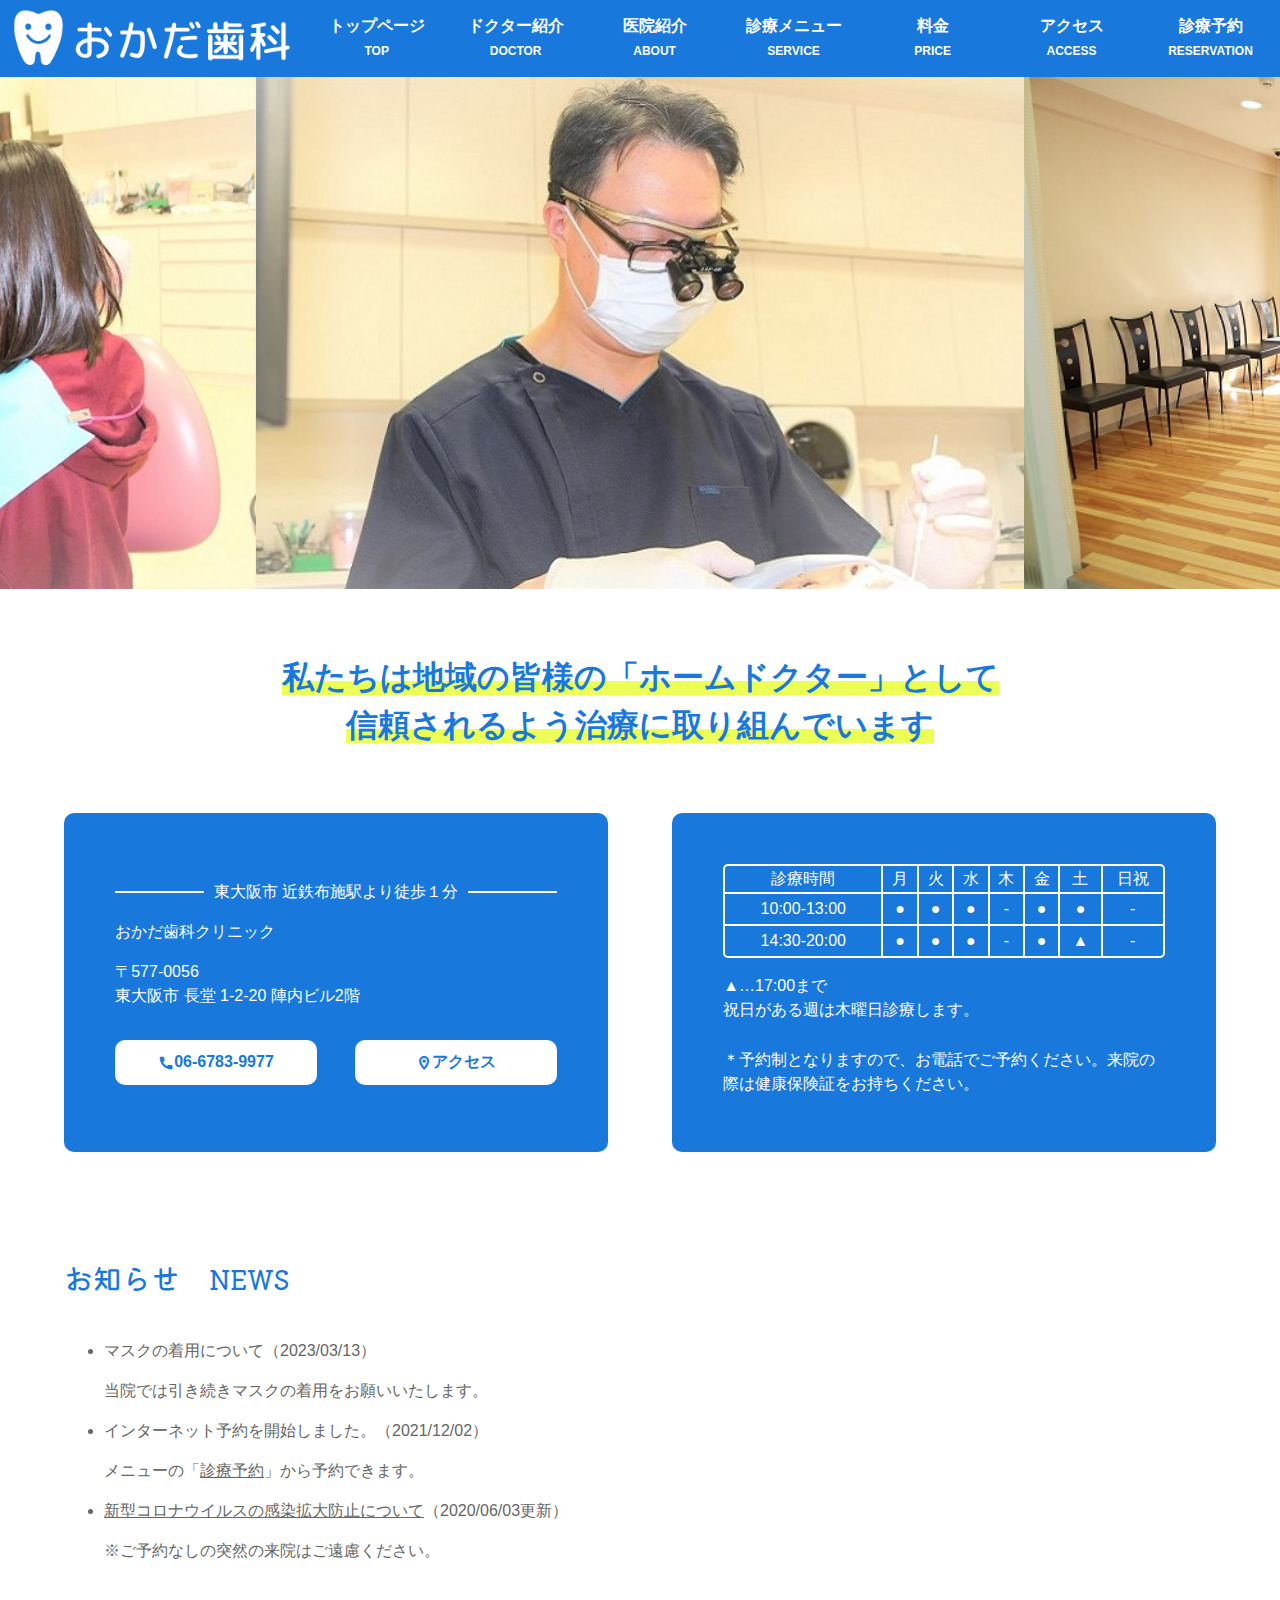
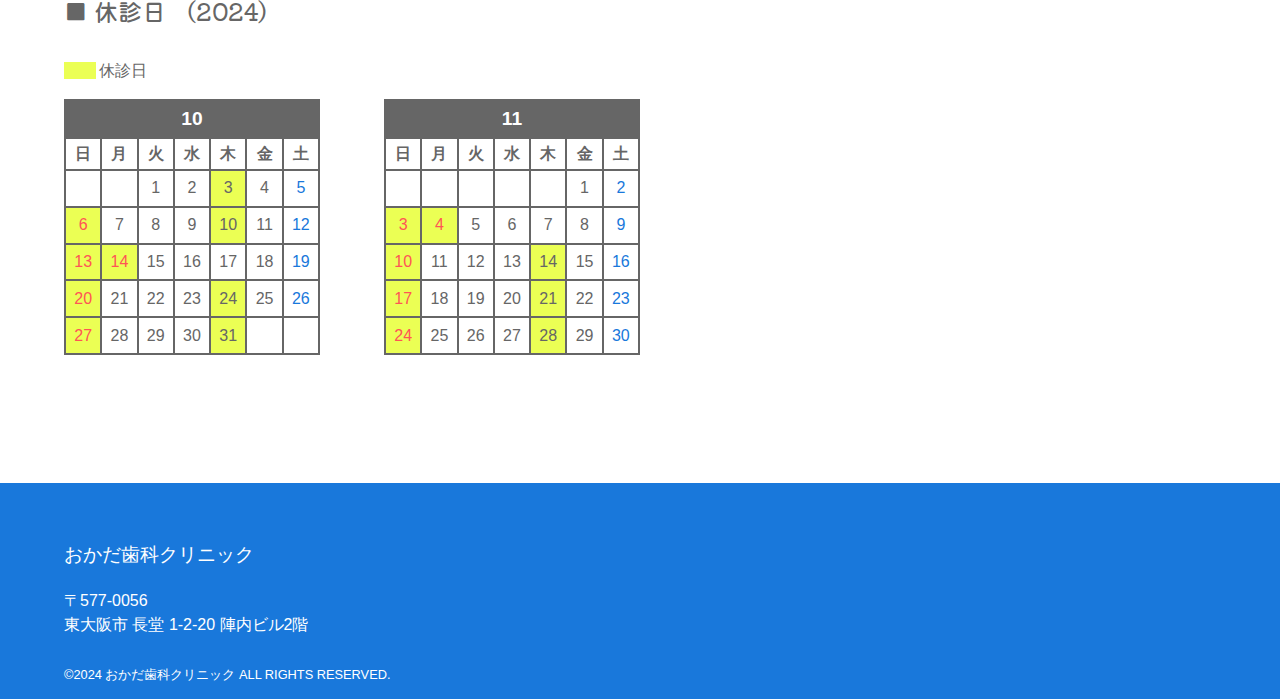
==== dst/index.html @ 793f8253 "November 2024" ====
<!doctype html><html lang="ja" dir="ltr" prefix="og: http://ogp.me/ns#"><head><script async src="https://www.googletagmanager.com/gtag/js?id=UA-51349924-1"></script><script>function gtag(){dataLayer.push(arguments)}window.dataLayer=window.dataLayer||[],gtag("js",new Date),gtag("config","UA-51349924-1")</script><meta charset="utf-8"><meta http-equiv="X-UA-Compatible" content="IE=edge,chrome=1"><meta name="viewport" content="width=device-width,initial-scale=1,shrink-to-fit=no"><title>東大阪市 近鉄布施駅前の歯科医院・歯医者｜おかだ歯科クリニック</title><meta name="description" content="大阪・東大阪市長堂近鉄布施駅前のおかだ歯科クリニックのホームページです。おかだ歯科クリニックでは患者さまの恐怖心や苦痛を減らすため“痛みの少ない治療”“できるだけ歯を削らずに残す治療”を心がけています。大阪・東大阪で歯のことでお悩みの方は、お気軽にご相談ください。"><meta name="format-detection" content="email=no,telephone=no,address=no"><meta name="theme-color" content="#1978db"><link rel="canonical" href="https://okada-dental.org/"><link rel="stylesheet" href="https://fonts.googleapis.com/css?family=Material+Icons+Outlined"><link rel="stylesheet" href="slick/slick.css"><link rel="stylesheet" href="slick/slick-theme.css"><link rel="preconnect" href="https://fonts.gstatic.com"><link rel="stylesheet" href="https://fonts.googleapis.com/css2?family=Kiwi+Maru:wght@400;500&amp;display=swap"><link rel="stylesheet" href="css/style.css?date=202302021322"><link rel="icon" href="img/common/favicon.ico"><link rel="apple-touch-icon" href="img/common/apple-touch-icon.png"><meta name="msapplication-TileImage" content="img/common/logo.png"><meta name="msapplication-TileColor" content="#1978db"><meta property="og:url" content="https://okada-dental.org/"><meta property="og:title" content="東大阪市 近鉄布施駅前の歯科医院・歯医者｜おかだ歯科クリニック"><meta property="og:site_name"><meta property="og:description" content="大阪・東大阪市長堂近鉄布施駅前のおかだ歯科クリニックのホームページです。おかだ歯科クリニックでは患者さまの恐怖心や苦痛を減らすため“痛みの少ない治療”“できるだけ歯を削らずに残す治療”を心がけています。大阪・東大阪で歯のことでお悩みの方は、お気軽にご相談ください。"><meta property="og:type" content="website"><meta property="og:image" content="https://okada-dental.org/img/common/ogp.jpg"><meta property="og:image:alt" content="大阪・東大阪市長堂布施駅前のおかだ歯科クリニック"><meta property="og:locale" content="ja_JP"><meta name="twitter:card" content="summary_large_image"></head><body class="top"><header class="header"><h1 class="headerLogo"><a href="index.html"><img src="img/common/logo.png" alt="大阪・東大阪市長堂布施駅前のおかだ歯科クリニック"></a></h1><nav class="headerNavSp"><ul class="headerNavSp__menu"><li class="headerNavSp__menu__item--1"><a href="tel:0667839977"></a></li><li class="headerNavSp__menu__item--2"><a href="access.html"></a></li></ul></nav><nav class="headerNavPc"><ul class="headerNavPc__menu"><li class="headerNavPc__menu__item"><a href="index.html">トップページ<br><span>TOP</span></a></li><li class="headerNavPc__menu__item"><a href="doctor.html">ドクター紹介<br><span>DOCTOR</span></a></li><li class="headerNavPc__menu__item"><a href="#">医院紹介<br><span>ABOUT</span></a><ul class="headerNavPc__menu__item__submenu"><li class="headerNavPc__menu__item__submenu__item"><a href="concept.html">医院の特徴<br><span>CONCEPT</span></a></li><li class="headerNavPc__menu__item__submenu__item"><a href="facility.html">院内紹介<br><span>FACILITY</span></a></li></ul></li><li class="headerNavPc__menu__item"><a href="#">診療メニュー<br><span>SERVICE</span></a><ul class="headerNavPc__menu__item__submenu"><li class="headerNavPc__menu__item__submenu__item"><a href="general.html">一般歯科<br><span>GENERAL</span></a></li><li class="headerNavPc__menu__item__submenu__item"><a href="perio.html">歯周病<br><span>PERIO</span></a></li><li class="headerNavPc__menu__item__submenu__item"><a href="orthodontic.html">矯正歯科<br><span>ORTHODONTIC</span></a></li><li class="headerNavPc__menu__item__submenu__item"><a href="ceramic.html">セラミック治療<br><span>CERAMIC</span></a></li><li class="headerNavPc__menu__item__submenu__item"><a href="whitening.html">ホワイトニング<br><span>WHITENING</span></a></li><li class="headerNavPc__menu__item__submenu__item"><a href="implant.html">インプラント治療<br><span>IMPLANT</span></a></li><li class="headerNavPc__menu__item__submenu__item"><a href="denture.html">入れ歯の治療<br><span>DENTURE</span></a></li></ul></li><li class="headerNavPc__menu__item"><a href="price.html">料金<br><span>PRICE</span></a></li><li class="headerNavPc__menu__item"><a href="access.html">アクセス<br><span>ACCESS</span></a></li><li class="headerNavPc__menu__item"><a href="reservation.html">診療予約<br><span>RESERVATION</span></a></li></ul></nav></header><nav class="gnav"><div class="gnavToggle"><span class="gnavToggle__btn--open"></span></div><nav class="navContent"><ul class="navContent__menu"><li class="navContent__menu__item"><a href="index.html">トップページ&emsp;<span>TOP</span></a></li><li class="navContent__menu__item"><a href="doctor.html">ドクター紹介&emsp;<span>DOCTOR</span></a></li><li class="navContent__menu__item"><a href="#">医院紹介&emsp;<span>ABOUT</span></a><ul class="navContent__menu__item__submenu"><li class="navContent__menu__item__submenu__item"><a href="concept.html">医院の特徴&emsp;<span>CONCEPT</span></a></li><li class="navContent__menu__item__submenu__item"><a href="facility.html">院内紹介&emsp;<span>FACILITY</span></a></li></ul></li><li class="navContent__menu__item"><a href="#">診療メニュー&emsp;<span>SERVICE</span></a><ul class="navContent__menu__item__submenu"><li class="navContent__menu__item__submenu__item"><a href="general.html">一般歯科&emsp;<span>GENERAL</span></a></li><li class="navContent__menu__item__submenu__item"><a href="perio.html">歯周病&emsp;<span>PERIO</span></a></li><li class="navContent__menu__item__submenu__item"><a href="orthodontic.html">矯正歯科&emsp;<span>ORTHODONTIC</span></a></li><li class="navContent__menu__item__submenu__item"><a href="ceramic.html">セラミック治療&emsp;<span>CERAMIC</span></a></li><li class="navContent__menu__item__submenu__item"><a href="whitening.html">ホワイトニング&emsp;<span>WHITENING</span></a></li><li class="navContent__menu__item__submenu__item"><a href="implant.html">インプラント治療&emsp;<span>IMPLANT</span></a></li><li class="navContent__menu__item__submenu__item"><a href="denture.html">入れ歯の治療&emsp;<span>DENTURE</span></a></li></ul></li><li class="navContent__menu__item"><a href="price.html">料金&emsp;<span>PRICE</span></a></li><li class="navContent__menu__item"><a href="access.html">アクセス&emsp;<span>ACCESS</span></a></li><li class="navContent__menu__item"><a href="reservation.html">診療予約&emsp;<span>RESERVATION</span></a></li></ul></nav></nav><main class="top__main"><div class="atf"><div class="atf__imgs"><figure><img src="img/top/hero-1.jpg" alt="治療の様子｜大阪・東大阪市長堂布施駅前のおかだ歯科クリニック"></figure><figure><img src="img/top/hero-2.jpg" alt="待合室｜大阪・東大阪市長堂布施駅前のおかだ歯科クリニック"></figure><figure><img src="img/top/hero-3.jpg" alt="カウンセリングの様子｜大阪・東大阪市長堂布施駅前のおかだ歯科クリニック"></figure></div><p class="atf__msg"><span>私たちは地域の皆様の「ホームドクター」として<br>信頼されるよう治療に取り組んでいます</span></p></div><section class="info"><div class="info__clinic"><p class="info__clinic__dir"><span>東大阪市 近鉄布施駅より徒歩１分</span></p><p class="info__clinic__name">おかだ歯科クリニック</p><p class="info__clinic__address">〒577-0056<br>東大阪市 長堂 1-2-20 陣内ビル2階</p><div class="info__clinic__btn"><p class="info__clinic__btn__tel"><a href="tel:0667839977">06-6783-9977</a></p><p class="info__clinic__btn__access"><a href="access.html">アクセス</a></p></div></div><div class="info__hours"><table class="info__hours__table"><tr><th>診療時間</th><th>月</th><th>火</th><th>水</th><th>木</th><th>金</th><th>土</th><th>日祝</th></tr><tr><th>10:00-13:00</th><td>●</td><td>●</td><td>●</td><td>&thinsp;-&thinsp;</td><td>●</td><td>●</td><td>&thinsp;-&thinsp;</td></tr><tr><th>14:30-20:00</th><td>●</td><td>●</td><td>●</td><td>&thinsp;-&thinsp;</td><td>●</td><td>▲</td><td>&thinsp;-&thinsp;</td></tr></table><p class="info__hours__attent">▲…17:00まで<br>祝日がある週は木曜日診療します。</p><p class="info__hours__reserv">＊予約制となりますので、お電話でご予約ください。来院の際は健康保険証をお持ちください。</p></div></section><section class="news"><h2 class="ttl--1">お知らせ&emsp;<span>NEWS</span></h2><ul class="news__item"><li>マスクの着用について（2023/03/13）<p>当院では引き続きマスクの着用をお願いいたします。</p></li><li>インターネット予約を開始しました。（2021/12/02）<p>メニューの「<a href="reservation.html">診療予約</a>」から予約できます。</p></li><li><a href="covid19.html">新型コロナウイルスの感染拡大防止について</a>（2020/06/03更新）<p>※ご予約なしの突然の来院はご遠慮ください。</p></li></ul><h3 class="ttl--2"><span>■&ensp;休診日&ensp;（2024）</span></h3><p class="news__color"><span class="closed">&emsp;&emsp;</span>&thinsp;休診日</p><div class="news__cal"><table class="news__cal__table"><tr class="news__cal__table__m"><th colspan="7">10</th></tr><tr class="news__cal__table__dH"><th>日</th><th>月</th><th>火</th><th>水</th><th>木</th><th>金</th><th>土</th></tr><tr class="news__cal__table__d"><td class="empty">&thinsp;</td><td>&thinsp;</td><td>1</td><td>2</td><td class="closed">3</td><td>4</td><td>5</td></tr><tr class="news__cal__table__d"><td>6</td><td>7</td><td>8</td><td>9</td><td class="closed">10</td><td>11</td><td>12</td></tr><tr class="news__cal__table__d"><td>13</td><td class="holiday">14</td><td>15</td><td>16</td><td>17</td><td>18</td><td>19</td></tr><tr class="news__cal__table__d"><td>20</td><td>21</td><td>22</td><td>23</td><td class="closed">24</td><td>25</td><td>26</td></tr><tr class="news__cal__table__d"><td>27</td><td>28</td><td>29</td><td>30</td><td class="closed">31</td><td>&thinsp;</td><td>&thinsp;</td></tr></table><table class="news__cal__table"><tr class="news__cal__table__m"><th colspan="7">11</th></tr><tr class="news__cal__table__dH"><th>日</th><th>月</th><th>火</th><th>水</th><th>木</th><th>金</th><th>土</th></tr><tr class="news__cal__table__d"><td class="empty">&thinsp;</td><td>&thinsp;</td><td>&thinsp;</td><td>&thinsp;</td><td>&thinsp;</td><td>1</td><td>2</td></tr><tr class="news__cal__table__d"><td>3</td><td class="holiday">4</td><td>5</td><td>6</td><td>7</td><td>8</td><td>9</td></tr><tr class="news__cal__table__d"><td>10</td><td>11</td><td>12</td><td>13</td><td class="closed">14</td><td>15</td><td>16</td></tr><tr class="news__cal__table__d"><td>17</td><td>18</td><td>19</td><td>20</td><td class="closed">21</td><td>22</td><td>23</td></tr><tr class="news__cal__table__d"><td>24</td><td>25</td><td>26</td><td>27</td><td class="closed">28</td><td>29</td><td>30</td></tr></table></div></section></main><footer class="footer"><p class="footer__name">おかだ歯科クリニック</p><p class="footer__address">〒577-0056<br>東大阪市 長堂 1-2-20 陣内ビル2階</p><small class="footer__copyright">&copy;2024 おかだ歯科クリニック ALL RIGHTS RESERVED.</small></footer><script src="https://ajax.googleapis.com/ajax/libs/jquery/3.6.0/jquery.min.js"></script><script src="slick/slick.min.js"></script><script src="js/nav.js"></script><script src="js/carousel.js"></script><script type="application/ld+json">{
        "@context": "https://schema.org",
        "@type": "Dentist",
        "description": "大阪・東大阪市長堂近鉄布施駅前のおかだ歯科クリニックのホームページです。おかだ歯科クリニックでは患者さまの恐怖心や苦痛を減らすため“痛みの少ない治療”“できるだけ歯を削らずに残す治療”を心がけています。大阪・東大阪で歯のことでお悩みの方は、お気軽にご相談ください。",
        "image": {
          "@type": "ImageObject",
          "url": "https://okada-dental.org/img/common/ogp.jpg"
        },
        "name": "東大阪市 近鉄布施駅前の歯科医院・歯医者｜おかだ歯科クリニック",
        "alternateName": "okada dental clinic",
        "url": "https://okada-dental.org/",
        "logo": "https://okada-dental.org/img/logo.png",
        "currenciesAccepted": "JPY",
        "telephone": "06-6783-9977",
        // 営業時間
        "openingHoursSpecification":[
          {
            "@type": "OpeningHoursSpecification",
            "dayOfWeek":[
              "Monday",
              "Tuesday",
              "Wednesday",
              "Friday",
              "Saturday"
            ],
            "opens": "10:00",
            "closes": "13:00"
          },
          {
            "@type": "OpeningHoursSpecification",
            "dayOfWeek":[
              "Monday",
              "Tuesday",
              "Wednesday",
              "Friday"
            ],
            "opens": "14:30",
            "closes": "20:00"
          },
          {
            "@type":"OpeningHoursSpecification",
            "dayOfWeek":"Saturday",
            "opens": "14:30",
            "closes": "17:00"
          }
        ],
        // 住所
        "address": {
          "@type": "PostalAddress",
          "streetAddress":"長堂 1-2-20 陣内ビル2階",
          "addressLocality":"東大阪市",
          "addressRegion":"大阪府",
          "postalCode":"577-0056",
          "addressCountry":"JP"
        },
        // 位置情報
        "geo": {
          "@type":"GeoCoordinates",
          "latitude":"34.66456",
          "longitude":"135.562453"
        }
      }</script><script type="application/ld+json">{
        "@context":"https://schema.org",
        "@type":"BreadcrumbList",
        "itemListElement":{
          "@type":"ListItem",
          "position":1,
          "name":"トップページ",
          "item":"https://okada-dental.org/"
        }
      }</script></body></html>
---- dst/css/style.css ----
@charset "UTF-8";.ttl--1{color:#1978db;font-family:'Kiwi Maru',sans-serif;font-size:150%;font-weight:500;margin:2.5rem 0}.ttl--1 span{font-size:70%}.ttl--2{font-family:'Kiwi Maru',sans-serif;font-size:120%;font-weight:500;margin:3rem 0 2rem}.ttl--3{font-family:'Kiwi Maru',sans-serif;font-size:110%;font-weight:500;margin:1.5rem 0 1rem}.ttl--4{font-family:'Kiwi Maru',sans-serif;font-size:110%;font-weight:500;margin:1rem 0 0.5rem}@media print,screen and (orientation:landscape) and (min-width:1024px){.ttl--1{font-size:180%;margin:4rem 0}.ttl--1 span{font-size:90%}.ttl--2{font-size:150%}.ttl--3{font-size:130%}.ttl--4{font-size:110%}}.img1{margin:2rem 0 4rem}.img1 p{text-align:center}.imgs2{display:grid;grid-gap:2rem;grid-template-columns:1fr 1fr}.imgs2__item p{text-align:center}.imgs3{display:grid;grid-gap:2rem;grid-template-columns:1fr 1fr 1fr}.imgs3__item p{text-align:center}.imgDesc{margin:1rem 0}.imgDesc__img{display:block;margin:1rem auto;width:40%}@media print,screen and (orientation:landscape) and (min-width:1024px){.img1{width:70%}.imgs2{width:70%}.imgs3{width:90%}.imgDesc{display:grid;grid-gap:2rem;grid-template-columns:1fr 3fr}.imgDesc__img{margin:1rem 0;width:100%}}*,:after,:before{box-sizing:border-box}:after,:before{text-decoration:inherit;vertical-align:inherit}html{cursor:default;line-height:1.5;-moz-tab-size:4;-o-tab-size:4;tab-size:4;-webkit-tap-highlight-color:transparent;-ms-text-size-adjust:100%;-webkit-text-size-adjust:100%;word-break:break-word}body{margin:0}h1{font-size:2em;margin:0.67em 0}dl dl,dl ol,dl ul,ol dl,ul dl{margin:0}ol ol,ol ul,ul ol,ul ul{margin:0}hr{height:0;overflow:visible}main{display:block}nav ol,nav ul{list-style:none;padding:0}pre{font-family:monospace,monospace;font-size:1em}a{background-color:transparent}abbr[title]{text-decoration:underline;-webkit-text-decoration:underline dotted;text-decoration:underline dotted}b,strong{font-weight:bolder}code,kbd,samp{font-family:monospace,monospace;font-size:1em}small{font-size:80%}audio,canvas,iframe,img,svg,video{vertical-align:middle}audio,video{display:inline-block}audio:not([controls]){display:none;height:0}iframe{border-style:none}img{border-style:none}svg:not([fill]){fill:currentColor}svg:not(:root){overflow:hidden}table{border-collapse:collapse}button,input,select{margin:0}button{overflow:visible;text-transform:none}[type=button],[type=reset],[type=submit],button{-webkit-appearance:button}fieldset{border:1px solid #a0a0a0;padding:0.35em 0.75em 0.625em}input{overflow:visible}legend{color:inherit;display:table;max-width:100%;white-space:normal}progress{display:inline-block;vertical-align:baseline}select{text-transform:none}textarea{margin:0;overflow:auto;resize:vertical}[type=checkbox],[type=radio]{padding:0}[type=search]{-webkit-appearance:textfield;outline-offset:-2px}::-webkit-inner-spin-button,::-webkit-outer-spin-button{height:auto}::-webkit-input-placeholder{color:inherit;opacity:0.54}::-webkit-search-decoration{-webkit-appearance:none}::-webkit-file-upload-button{-webkit-appearance:button;font:inherit}::-moz-focus-inner{border-style:none;padding:0}:-moz-focusring{outline:1px dotted ButtonText}:-moz-ui-invalid{box-shadow:none}details{display:block}dialog{background-color:#fff;border:solid;color:#000;display:block;height:-moz-fit-content;height:fit-content;left:0;margin:auto;padding:1em;position:absolute;right:0;width:-moz-fit-content;width:fit-content}dialog:not([open]){display:none}summary{display:list-item}canvas{display:inline-block}template{display:none}[tabindex],a,area,button,input,label,select,summary,textarea{touch-action:manipulation}[hidden]{display:none}[aria-busy=true]{cursor:progress}[aria-controls]{cursor:pointer}[aria-disabled=true],[disabled]{cursor:not-allowed}[aria-hidden=false][hidden]{display:initial}[aria-hidden=false][hidden]:not(:focus){clip:rect(0,0,0,0);position:absolute}h1,h2,h3,h4,h5,h6{font-size:100%}html{font-size:62.5%}body{background-color:#fff;color:#666;font-family:"游ゴシック体",YuGothic,"游ゴシック","Yu Gothic","Helvetica Neue","ヒラギノ角ゴシック","Hiragino Sans","メイリオ",Meiryo,sans-serif;font-size:1.4rem;font-weight:500;margin:0}main:not(.top__main){margin:5vw}@media print,screen and (orientation:landscape) and (min-width:1024px){main:not(.top__main):not(.access__main){padding-right:30vw}}@media print,screen and (min-width:520px){body{font-size:1.8rem}}@media print,screen and (min-width:1025px){body{font-size:1.6rem}}*{float:none;position:static}a{color:inherit;text-decoration:none}img{width:100%}li{list-style:none}table{width:100%}th{text-align:center}td{padding:0.3rem}::-moz-selection{color:#fff;background-color:#1978db}::selection{color:#fff;background-color:#1978db}::moz-selection{color:#fff;background-color:#1978db}::-webkit-scrollbar{width:1.5vw}::-webkit-scrollbar-thumb{background-color:#1978db}::-webkit-scrollbar-track{background:#666}.displayNone{display:none}.header{background-color:#1978db;color:#fff;display:grid;grid-template-columns:4fr 2fr 1fr;grid-template-rows:15vw;position:sticky;top:0;z-index:99999}@media print,screen and (orientation:landscape) and (min-width:1024px){.header{grid-template-columns:24vw auto;grid-template-rows:6vw}}.headerLogo{display:flex;justify-content:center;align-items:center;grid-area:1/1/span 1/span 1;margin:0}.headerNavSp{grid-area:1/2/span 1/span 1}.headerNavSp__menu{display:grid;grid-template-columns:1fr 1fr;height:100%;margin:0}.headerNavSp__menu__item--1 a{display:block;height:15vw;width:15vw}.headerNavSp__menu__item--1 a:hover:before{background-color:#fff;color:#1978db}.headerNavSp__menu__item--1 a:before{display:flex;justify-content:center;align-items:center;content:"\e0b0";font-size:8vw;height:100%;font-family:"Material Icons Outlined"}.headerNavSp__menu__item--2 a{display:block;height:15vw;width:15vw}.headerNavSp__menu__item--2 a:hover:before{background-color:#fff;color:#1978db}.headerNavSp__menu__item--2 a:before{display:flex;justify-content:center;align-items:center;content:"\e0c8";font-size:8vw;height:100%;font-family:"Material Icons Outlined"}@media print,screen and (orientation:landscape) and (min-width:1024px){.headerNavSp{display:none}}.headerNavPc{display:none}@media print,screen and (orientation:landscape) and (min-width:1024px){.headerNavPc{display:grid;font-weight:600;grid-area:1/2/span 1/span 1}.headerNavPc__menu{display:grid;grid-template-columns:1fr 1fr 1fr 1fr 1fr 1fr 1fr;grid-template-rows:6vw;margin:0}.headerNavPc__menu__item{display:flex;justify-content:center;align-items:center;text-align:center;position:relative}.headerNavPc__menu__item:hover{background-color:#fff;color:#1978db}.headerNavPc__menu__item a{display:block;width:100%}.headerNavPc__menu__item a span{font-size:1.2rem}.headerNavPc__menu__item__submenu{display:none;position:absolute;top:6vw;width:100%}.headerNavPc__menu__item__submenu__item{background-color:#ebff54;display:flex;justify-content:center;align-items:center;height:6vw;padding:1rem}.headerNavPc__menu__item__submenu__item:hover{background-color:#1978db;color:#fff}.headerNavPc__menu__item__submenu__item a{display:block;width:100%}}.gnavToggle{display:flex;justify-content:center;align-items:center;height:15vw;position:fixed;right:0;top:0;width:14.285714285714286vw;z-index:999999}.gnavToggle__btn--open,.gnavToggle__btn--open:after,.gnavToggle__btn--open:before{background-color:#fff;content:'';cursor:pointer;display:block;height:0.8vw;position:absolute;transition:all 0.3s;width:7vw}.gnavToggle__btn--close{background-color:transparent}.gnavToggle__btn--open:before{bottom:2.5vw}.gnavToggle__btn--close:before{bottom:0;transform:rotate(45deg)}.gnavToggle__btn--open:after{top:2.5vw}.gnavToggle__btn--close:after{top:0;transform:rotate(-45deg)}@media print,screen and (orientation:landscape) and (min-width:1024px){.gnavToggle{display:none}}.navContent{background-color:#1978db;font-weight:600;display:none;height:100%;overflow-y:auto;-webkit-overflow-scrolling:touch;padding-top:15vw;position:fixed;left:0;top:0;width:100%;z-index:999}.navContent::-webkit-scrollbar{width:0}.navContent__menu{display:grid;grid-row:2/span 1;grid-template-rows:1fr 1fr 1fr 1fr 1fr 1fr 1fr 1fr;height:80vh}.navContent__menu__item{display:flex;align-items:center;color:#fff;padding-left:10vw;position:relative}.navContent__menu__item:hover{background-color:#fff;color:#1978db}.navContent__menu__item a{display:block;font-size:4vw;width:100%}.navContent__menu__item__btn{height:10vh;left:0;position:absolute;top:0;width:100vw}.navContent__menu__item__submenu{background-color:#ebff54;display:none;left:0;position:absolute;top:10vh;width:100%;z-index:999}.navContent__menu__item__submenu__item{display:flex;justify-content:center;align-items:center;height:10vh;padding:5vw 10vw}.navContent__menu__item__submenu__item:hover{background-color:#1978db;color:#fff}.navContent__menu__item__submenu__item a{display:block;width:100%}.footer{background-color:#1978db;color:#fff;padding:5vw}.footer__name{font-size:120%}.footer__copyright{font-size:2vw}@media print,screen and (orientation:landscape) and (min-width:1024px){.footer{padding:3vw 5vw 1vw}.footer__address{margin-bottom:2vw}.footer__copyright{font-size:80%}}.c--red{color:#f55}.access__img{display:grid}.access__img__item{margin-top:2rem}.access__info{margin-top:8rem}.access__info__clinic{border-radius:1rem;background-color:#1978db;color:#fff;padding:4vw}.access__info__clinic__dir{padding:0 1rem;position:relative;text-align:center}.access__info__clinic__dir:before{background-color:#fff;content:"";height:2px;left:0;position:absolute;top:calc(50% - 1px);width:100%}.access__info__clinic__dir span{background-color:#1978db;padding:0 1rem;position:relative}.access__info__clinic__btn{display:grid;grid-gap:3vw;grid-template-columns:1fr 1fr}.access__info__clinic__btn__tel{background-color:#fff;border-radius:1rem;color:#1978db;display:inline-block;font-weight:600;text-align:center}.access__info__clinic__btn__tel a{border-radius:1rem;display:block;padding:1rem}.access__info__clinic__btn__tel a:before{content:"\e0b0";font-family:"Material Icons Outlined";vertical-align:middle}.access__info__clinic__btn__tel a:hover{background-color:#ebff54;color:#1978db}.access__info__clinic__btn__access{background-color:#fff;border-radius:1rem;color:#1978db;display:inline-block;font-weight:600;text-align:center}.access__info__clinic__btn__access a{border-radius:1rem;display:block;padding:1rem}.access__info__clinic__btn__access a:before{content:"\e0c8";font-family:"Material Icons Outlined";vertical-align:middle}.access__info__clinic__btn__access a:hover{background-color:#ebff54;color:#1978db}.access__info__hours{border-radius:1rem;background-color:#1978db;color:#fff;margin-top:5vw;padding:4vw 4vw 3vw}.access__info__hours__table{border:2px solid #fff;border-collapse:separate;border-radius:0.5rem;border-spacing:0;text-align:center}.access__info__hours__table td,.access__info__hours__table th{border-bottom:2px solid #fff;border-right:2px solid #fff;font-weight:500}.access__info__hours__table td:last-child,.access__info__hours__table th:last-child{border-right:none}.access__info__hours__table tr:last-child td,.access__info__hours__table tr:last-child th{border-bottom:none}.access__info__hours__reserv{margin-top:2vw}@media print,screen and (orientation:landscape) and (min-width:1024px){.access__img{display:grid;grid-gap:5vw;grid-template-columns:1fr 1fr}.access__info{display:grid;grid-gap:5vw;grid-template-columns:1fr 1fr}.access__info__hours{margin-top:0}}.ceramic__explain__cf__item{display:grid;grid-column-gap:1rem;grid-template-columns:3fr 1fr;grid-template-rows:auto auto;margin-top:2rem}.ceramic__explain__cf__item section{grid-area:1/1/span 1/span 1}.ceramic__explain__cf__item img{grid-area:1/2/span 1/span 1;margin:1rem auto auto}.ceramic__explain__cf__item p{grid-area:2/1/span 1/span 2}@media print,screen and (orientation:landscape) and (min-width:1024px){.ceramic__explain__cf__item{grid-template-columns:3fr 1fr;width:80%}.ceramic__explain__cf__item img{grid-area:1/2/span 2/span 1;margin:1rem auto auto}}.concept__main img{width:70%}@media print,screen and (orientation:landscape) and (min-width:1024px){.concept__main img{width:30vw}.concept__sentence{width:50vw}}.covid__ul li{list-style:disc}.covid__attn{color:#f55}.denture__ul li{list-style:disc}.denture__dd{margin-bottom:1rem}.denture__dd__ul{padding-left:0}.denture__dd__ul li{list-style:disc}.denture__explain__img1{display:block;margin:0 auto;width:50%}@media print,screen and (orientation:landscape) and (min-width:1024px){.denture__explain__img1{margin:0}}.doctor__msg{display:grid;grid-template-columns:2fr 5fr;grid-template-rows:auto auto}.doctor__msg img{grid-area:1/1/span 1/span 1}.doctor__msg__name{display:flex;justify-content:center;align-items:center;background-color:#1978db;color:#fff;font-size:120%;grid-area:1/2/span 1/span 1;margin:0}.doctor__msg__sentence{grid-area:2/1/span 1/span 2;margin-bottom:0}.doctor__career th{border:solid 2px #666;font-weight:inherit;text-align:center}.doctor__career td{border:solid 2px #666}.doctor__qualification{margin-bottom:5rem;padding-left:3rem}.doctor__qualification li{list-style-type:square}.doctor__qualification li a{text-decoration:underline}@media print,screen and (orientation:landscape) and (min-width:1024px){.doctor__msg{grid-template-columns:10vw 30vw}.doctor__career{width:40vw}}.general__caries__explain{display:grid;grid-template-columns:11fr 5fr}.general__caries__explain img{margin:auto 0;padding-left:2rem}.general__wisdomTooth__img{width:calc((90vw -2rem) / 2)}@media print,screen and (orientation:landscape) and (min-width:1024px){.general__caries__explain{grid-template-columns:5fr 1fr}.general__wisdomTooth__img{width:35%}}.implant__dl{margin-left:2rem}.implant__dd{margin:auto auto 1rem 0}.implant__dd__list{padding-left:2rem}.implant__dd__list li{list-style:disc}.implant__img{display:grid;margin:0 auto;width:40%}@media print,screen and (orientation:landscape) and (min-width:1024px){.implant__img{margin:0}}.orth__note{font-size:90%}.orth__adult__merit li{list-style-type:square}.orth__process__twoweeks{text-align:center;padding-top:0.8rem}.orth__process__arrow{font-size:6vw;text-align:center}.orth__process__item{background-color:#666;color:#fff;padding:1rem}.orth__process__item .ttl--3{margin:0.5rem;text-align:center}@media print,screen and (orientation:landscape) and (min-width:1024px){.orth__process{width:40vw}.orth__process__arrow{font-size:2vw;margin:0.5rem}.orth__process__item{padding:1.5rem}}.perio__explain__img{display:grid;grid-template-rows:auto auto}.perio__explain__img__txt{display:grid;grid-template-columns:1fr 1fr 1fr 1fr}.perio__explain__img__txt p{font-size:3vw;text-align:center}.perio__treatment__img{width:50vw}.perio__treatment__conc{margin-top:3rem}@media print,screen and (orientation:landscape) and (min-width:1024px){.perio__explain__img{width:70%}.perio__explain__img__txt p{font-size:inherit}.perio__treatment__img{width:20vw}}.price__table{border-collapse:collapse;margin-bottom:3rem}.price__table th{background-color:#666;border:2px solid #666;color:#fff}.price__table td{border:2px solid #666}.price__table td:nth-child(2n){text-align:center;width:35%}@media print,screen and (orientation:landscape) and (min-width:1024px){.price__table td:nth-child(2n){width:30%}}.recruit__main{height:80vh}.slick-slide{margin:0}.slick-slide:focus{outline:none}.top__main{padding-bottom:5vw}.atf__msg{color:#1978db;font-size:3.5vw;font-weight:700;margin:0;padding:5vw 3vw 0;text-align:center}.atf__msg span{background:linear-gradient(transparent 60%,#ebff54 60%)}@media print,screen and (orientation:landscape) and (min-width:1024px){.atf__msg{font-size:2.5vw}}.info{padding:5vw}.info__clinic{border-radius:1rem;background-color:#1978db;color:#fff;padding:4vw}.info__clinic__dir{padding:0 1rem;position:relative;text-align:center}.info__clinic__dir:before{background-color:#fff;content:"";height:2px;left:0;position:absolute;top:calc(50% - 1px);width:100%}.info__clinic__dir span{background-color:#1978db;padding:0 1rem;position:relative}.info__clinic__btn{display:grid;grid-gap:3vw;grid-template-columns:1fr 1fr}.info__clinic__btn__tel{background-color:#fff;border-radius:1rem;color:#1978db;display:inline-block;font-weight:600;text-align:center}.info__clinic__btn__tel a{border-radius:1rem;display:block;padding:1rem}.info__clinic__btn__tel a:before{content:"\e0b0";font-family:"Material Icons Outlined";vertical-align:middle}.info__clinic__btn__tel a:hover{background-color:#ebff54;color:#1978db}.info__clinic__btn__access{background-color:#fff;border-radius:1rem;color:#1978db;display:inline-block;font-weight:600;text-align:center}.info__clinic__btn__access a{border-radius:1rem;display:block;padding:1rem}.info__clinic__btn__access a:before{content:"\e0c8";font-family:"Material Icons Outlined";vertical-align:middle}.info__clinic__btn__access a:hover{background-color:#ebff54;color:#1978db}.info__hours{border-radius:1rem;background-color:#1978db;color:#fff;margin-top:5vw;padding:4vw 4vw 3vw}.info__hours__table{border:2px solid #fff;border-collapse:separate;border-radius:0.5rem;border-spacing:0;text-align:center}.info__hours__table td,.info__hours__table th{border-bottom:2px solid #fff;border-right:2px solid #fff;font-weight:500}.info__hours__table td:last-child,.info__hours__table th:last-child{border-right:none}.info__hours__table tr:last-child td,.info__hours__table tr:last-child th{border-bottom:none}.info__hours__reserv{margin-top:2vw}.news{padding:0 5vw}.news__item li{list-style-type:disc}.news__item a{text-decoration:underline}.news__color{margin-top:3rem}.news__cal__table{height:60vw;margin:0 auto 7vw;table-layout:fixed;text-align:center;width:60vw}.news__cal__table td:first-child:not(.empty){background-color:#ebff54;color:#f55}.news__cal__table td:last-child{color:#1978db}.news__cal__table td:last-child.holiday{color:#f55}.news__cal__table td,.news__cal__table th{border:solid 2px #666}.news__cal__table__m{background-color:#666;color:#fff;font-size:120%}.closed{background-color:#ebff54}.holiday{background-color:#ebff54;color:#f55}@media print,screen and (orientation:landscape) and (min-width:1024px){.info{display:grid;grid-gap:5vw;grid-template-columns:1fr 1fr}.info__hours{margin-top:0}.news__cal{display:grid;grid-gap:5vw;grid-template-columns:1fr 1fr;height:25vw;width:45vw}.news__cal__table{height:20vw;width:20vw}}.whitening__explain__img1{display:block;margin:1rem auto;width:50vw}.whitening__explain__attent{padding-left:1.5rem}.whitening__explain__attent li{list-style:disc}@media print,screen and (orientation:landscape) and (min-width:1024px){.whitening__explain__img1{margin:1rem auto 1rem 0;width:20vw}}
/*# sourceMappingURL=style.css.map */
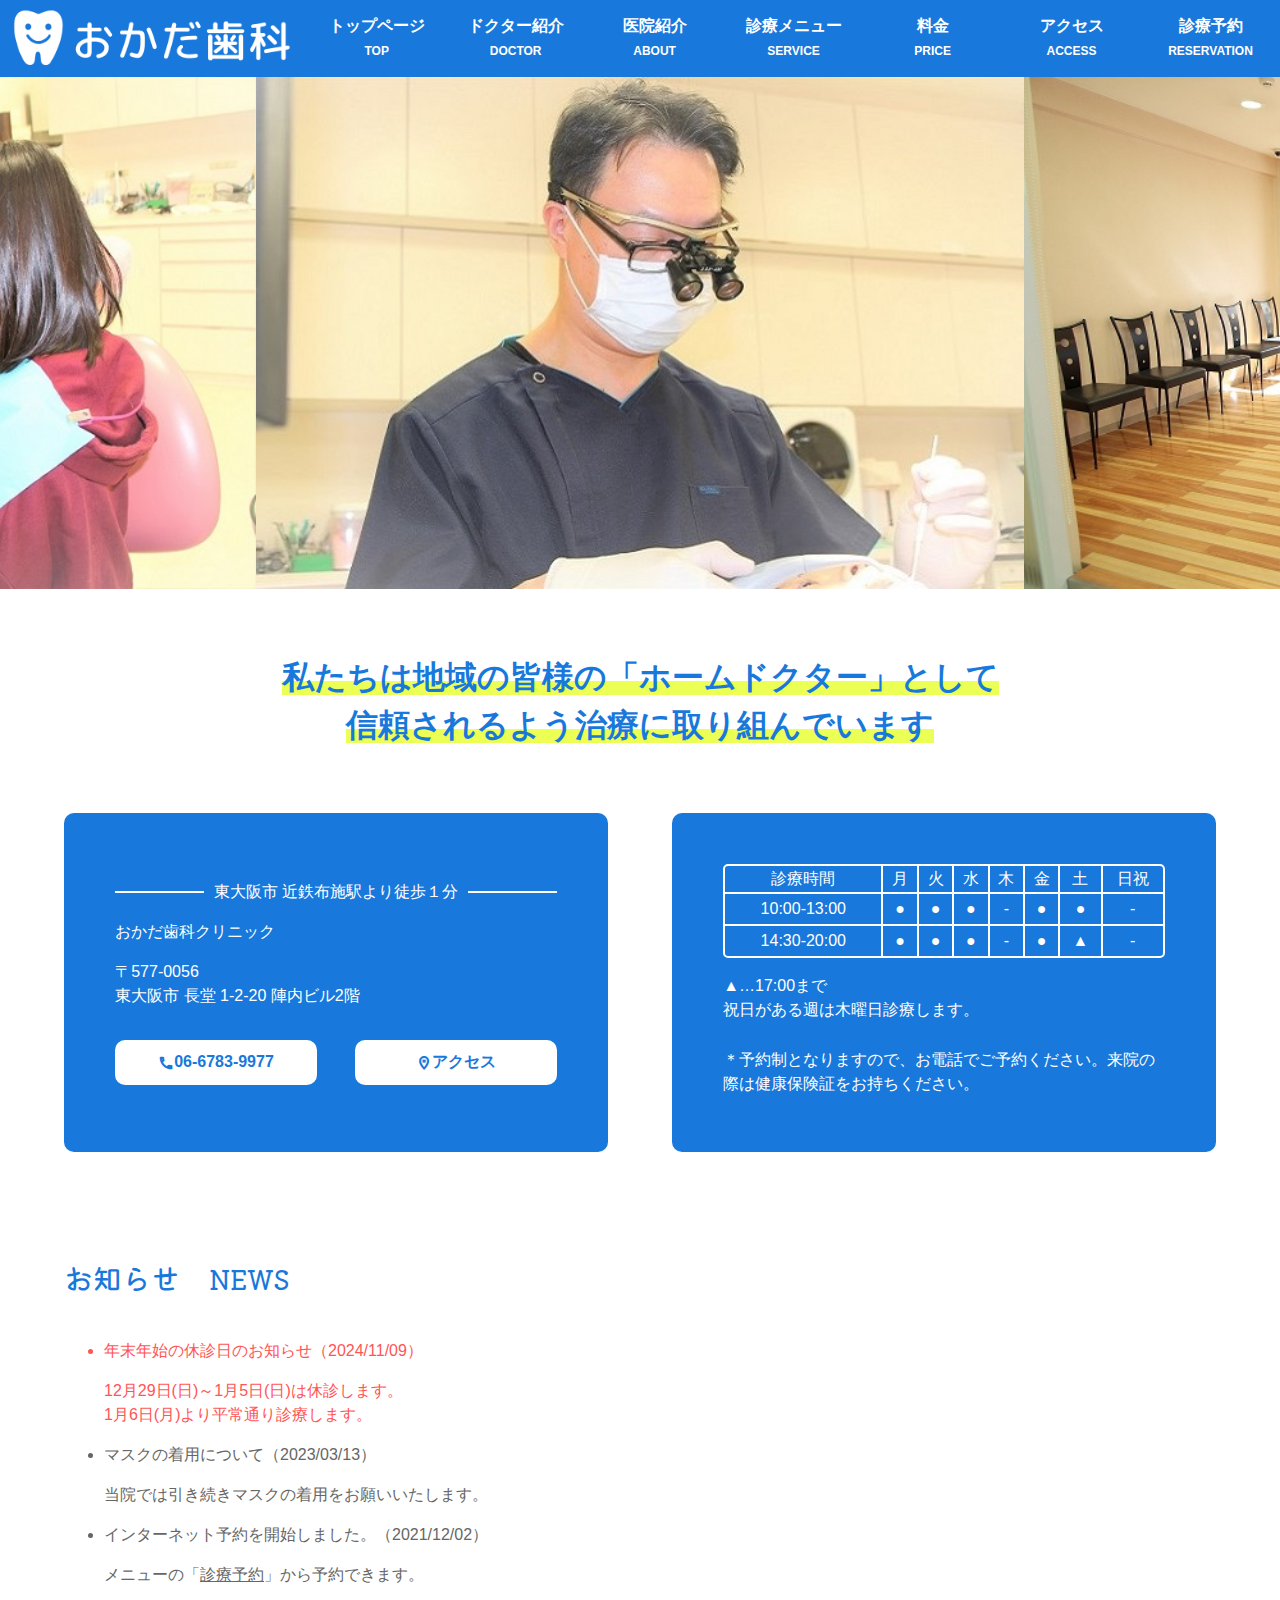
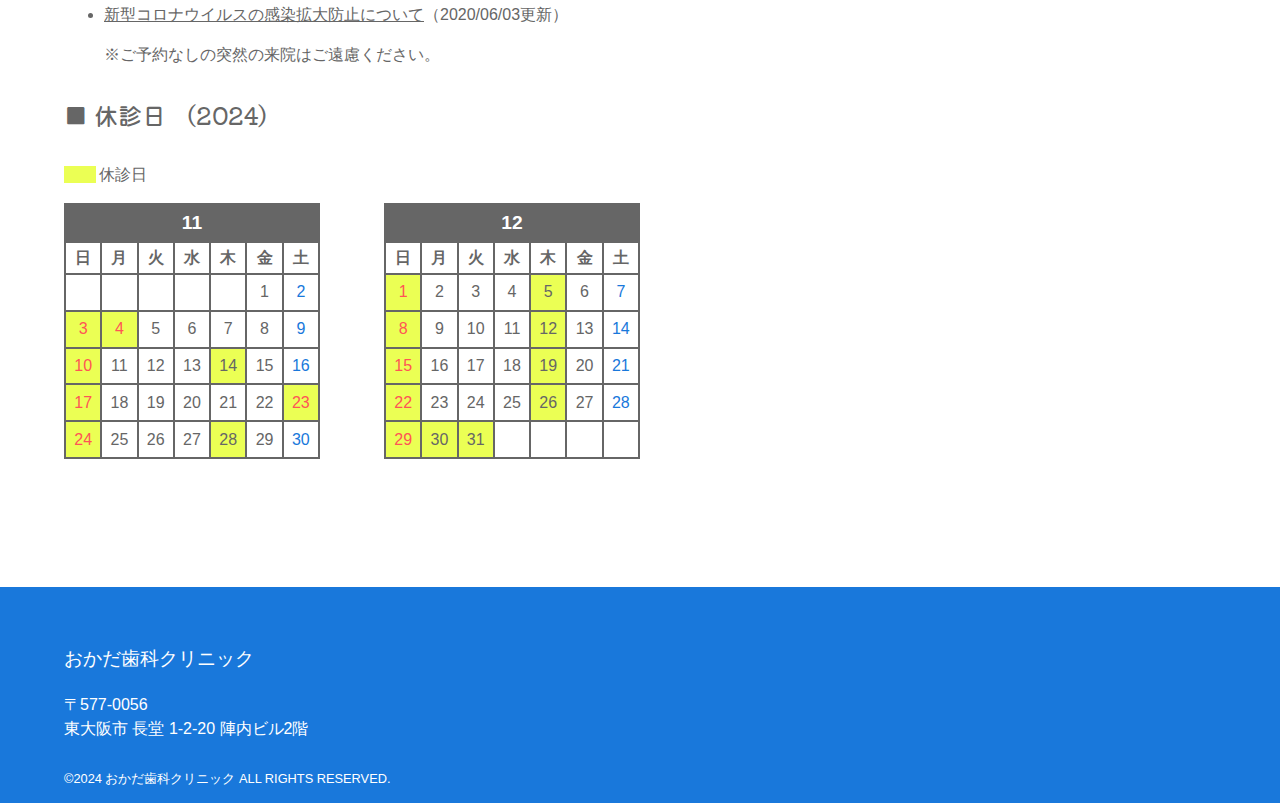
==== commit d6b0ac69: "December 2024" ====
--- a/dst/index.html
+++ b/dst/index.html
@@ -1,4 +1,4 @@
-<!doctype html><html lang="ja" dir="ltr" prefix="og: http://ogp.me/ns#"><head><script async src="https://www.googletagmanager.com/gtag/js?id=UA-51349924-1"></script><script>function gtag(){dataLayer.push(arguments)}window.dataLayer=window.dataLayer||[],gtag("js",new Date),gtag("config","UA-51349924-1")</script><meta charset="utf-8"><meta http-equiv="X-UA-Compatible" content="IE=edge,chrome=1"><meta name="viewport" content="width=device-width,initial-scale=1,shrink-to-fit=no"><title>東大阪市 近鉄布施駅前の歯科医院・歯医者｜おかだ歯科クリニック</title><meta name="description" content="大阪・東大阪市長堂近鉄布施駅前のおかだ歯科クリニックのホームページです。おかだ歯科クリニックでは患者さまの恐怖心や苦痛を減らすため“痛みの少ない治療”“できるだけ歯を削らずに残す治療”を心がけています。大阪・東大阪で歯のことでお悩みの方は、お気軽にご相談ください。"><meta name="format-detection" content="email=no,telephone=no,address=no"><meta name="theme-color" content="#1978db"><link rel="canonical" href="https://okada-dental.org/"><link rel="stylesheet" href="https://fonts.googleapis.com/css?family=Material+Icons+Outlined"><link rel="stylesheet" href="slick/slick.css"><link rel="stylesheet" href="slick/slick-theme.css"><link rel="preconnect" href="https://fonts.gstatic.com"><link rel="stylesheet" href="https://fonts.googleapis.com/css2?family=Kiwi+Maru:wght@400;500&amp;display=swap"><link rel="stylesheet" href="css/style.css?date=202302021322"><link rel="icon" href="img/common/favicon.ico"><link rel="apple-touch-icon" href="img/common/apple-touch-icon.png"><meta name="msapplication-TileImage" content="img/common/logo.png"><meta name="msapplication-TileColor" content="#1978db"><meta property="og:url" content="https://okada-dental.org/"><meta property="og:title" content="東大阪市 近鉄布施駅前の歯科医院・歯医者｜おかだ歯科クリニック"><meta property="og:site_name"><meta property="og:description" content="大阪・東大阪市長堂近鉄布施駅前のおかだ歯科クリニックのホームページです。おかだ歯科クリニックでは患者さまの恐怖心や苦痛を減らすため“痛みの少ない治療”“できるだけ歯を削らずに残す治療”を心がけています。大阪・東大阪で歯のことでお悩みの方は、お気軽にご相談ください。"><meta property="og:type" content="website"><meta property="og:image" content="https://okada-dental.org/img/common/ogp.jpg"><meta property="og:image:alt" content="大阪・東大阪市長堂布施駅前のおかだ歯科クリニック"><meta property="og:locale" content="ja_JP"><meta name="twitter:card" content="summary_large_image"></head><body class="top"><header class="header"><h1 class="headerLogo"><a href="index.html"><img src="img/common/logo.png" alt="大阪・東大阪市長堂布施駅前のおかだ歯科クリニック"></a></h1><nav class="headerNavSp"><ul class="headerNavSp__menu"><li class="headerNavSp__menu__item--1"><a href="tel:0667839977"></a></li><li class="headerNavSp__menu__item--2"><a href="access.html"></a></li></ul></nav><nav class="headerNavPc"><ul class="headerNavPc__menu"><li class="headerNavPc__menu__item"><a href="index.html">トップページ<br><span>TOP</span></a></li><li class="headerNavPc__menu__item"><a href="doctor.html">ドクター紹介<br><span>DOCTOR</span></a></li><li class="headerNavPc__menu__item"><a href="#">医院紹介<br><span>ABOUT</span></a><ul class="headerNavPc__menu__item__submenu"><li class="headerNavPc__menu__item__submenu__item"><a href="concept.html">医院の特徴<br><span>CONCEPT</span></a></li><li class="headerNavPc__menu__item__submenu__item"><a href="facility.html">院内紹介<br><span>FACILITY</span></a></li></ul></li><li class="headerNavPc__menu__item"><a href="#">診療メニュー<br><span>SERVICE</span></a><ul class="headerNavPc__menu__item__submenu"><li class="headerNavPc__menu__item__submenu__item"><a href="general.html">一般歯科<br><span>GENERAL</span></a></li><li class="headerNavPc__menu__item__submenu__item"><a href="perio.html">歯周病<br><span>PERIO</span></a></li><li class="headerNavPc__menu__item__submenu__item"><a href="orthodontic.html">矯正歯科<br><span>ORTHODONTIC</span></a></li><li class="headerNavPc__menu__item__submenu__item"><a href="ceramic.html">セラミック治療<br><span>CERAMIC</span></a></li><li class="headerNavPc__menu__item__submenu__item"><a href="whitening.html">ホワイトニング<br><span>WHITENING</span></a></li><li class="headerNavPc__menu__item__submenu__item"><a href="implant.html">インプラント治療<br><span>IMPLANT</span></a></li><li class="headerNavPc__menu__item__submenu__item"><a href="denture.html">入れ歯の治療<br><span>DENTURE</span></a></li></ul></li><li class="headerNavPc__menu__item"><a href="price.html">料金<br><span>PRICE</span></a></li><li class="headerNavPc__menu__item"><a href="access.html">アクセス<br><span>ACCESS</span></a></li><li class="headerNavPc__menu__item"><a href="reservation.html">診療予約<br><span>RESERVATION</span></a></li></ul></nav></header><nav class="gnav"><div class="gnavToggle"><span class="gnavToggle__btn--open"></span></div><nav class="navContent"><ul class="navContent__menu"><li class="navContent__menu__item"><a href="index.html">トップページ&emsp;<span>TOP</span></a></li><li class="navContent__menu__item"><a href="doctor.html">ドクター紹介&emsp;<span>DOCTOR</span></a></li><li class="navContent__menu__item"><a href="#">医院紹介&emsp;<span>ABOUT</span></a><ul class="navContent__menu__item__submenu"><li class="navContent__menu__item__submenu__item"><a href="concept.html">医院の特徴&emsp;<span>CONCEPT</span></a></li><li class="navContent__menu__item__submenu__item"><a href="facility.html">院内紹介&emsp;<span>FACILITY</span></a></li></ul></li><li class="navContent__menu__item"><a href="#">診療メニュー&emsp;<span>SERVICE</span></a><ul class="navContent__menu__item__submenu"><li class="navContent__menu__item__submenu__item"><a href="general.html">一般歯科&emsp;<span>GENERAL</span></a></li><li class="navContent__menu__item__submenu__item"><a href="perio.html">歯周病&emsp;<span>PERIO</span></a></li><li class="navContent__menu__item__submenu__item"><a href="orthodontic.html">矯正歯科&emsp;<span>ORTHODONTIC</span></a></li><li class="navContent__menu__item__submenu__item"><a href="ceramic.html">セラミック治療&emsp;<span>CERAMIC</span></a></li><li class="navContent__menu__item__submenu__item"><a href="whitening.html">ホワイトニング&emsp;<span>WHITENING</span></a></li><li class="navContent__menu__item__submenu__item"><a href="implant.html">インプラント治療&emsp;<span>IMPLANT</span></a></li><li class="navContent__menu__item__submenu__item"><a href="denture.html">入れ歯の治療&emsp;<span>DENTURE</span></a></li></ul></li><li class="navContent__menu__item"><a href="price.html">料金&emsp;<span>PRICE</span></a></li><li class="navContent__menu__item"><a href="access.html">アクセス&emsp;<span>ACCESS</span></a></li><li class="navContent__menu__item"><a href="reservation.html">診療予約&emsp;<span>RESERVATION</span></a></li></ul></nav></nav><main class="top__main"><div class="atf"><div class="atf__imgs"><figure><img src="img/top/hero-1.jpg" alt="治療の様子｜大阪・東大阪市長堂布施駅前のおかだ歯科クリニック"></figure><figure><img src="img/top/hero-2.jpg" alt="待合室｜大阪・東大阪市長堂布施駅前のおかだ歯科クリニック"></figure><figure><img src="img/top/hero-3.jpg" alt="カウンセリングの様子｜大阪・東大阪市長堂布施駅前のおかだ歯科クリニック"></figure></div><p class="atf__msg"><span>私たちは地域の皆様の「ホームドクター」として<br>信頼されるよう治療に取り組んでいます</span></p></div><section class="info"><div class="info__clinic"><p class="info__clinic__dir"><span>東大阪市 近鉄布施駅より徒歩１分</span></p><p class="info__clinic__name">おかだ歯科クリニック</p><p class="info__clinic__address">〒577-0056<br>東大阪市 長堂 1-2-20 陣内ビル2階</p><div class="info__clinic__btn"><p class="info__clinic__btn__tel"><a href="tel:0667839977">06-6783-9977</a></p><p class="info__clinic__btn__access"><a href="access.html">アクセス</a></p></div></div><div class="info__hours"><table class="info__hours__table"><tr><th>診療時間</th><th>月</th><th>火</th><th>水</th><th>木</th><th>金</th><th>土</th><th>日祝</th></tr><tr><th>10:00-13:00</th><td>●</td><td>●</td><td>●</td><td>&thinsp;-&thinsp;</td><td>●</td><td>●</td><td>&thinsp;-&thinsp;</td></tr><tr><th>14:30-20:00</th><td>●</td><td>●</td><td>●</td><td>&thinsp;-&thinsp;</td><td>●</td><td>▲</td><td>&thinsp;-&thinsp;</td></tr></table><p class="info__hours__attent">▲…17:00まで<br>祝日がある週は木曜日診療します。</p><p class="info__hours__reserv">＊予約制となりますので、お電話でご予約ください。来院の際は健康保険証をお持ちください。</p></div></section><section class="news"><h2 class="ttl--1">お知らせ&emsp;<span>NEWS</span></h2><ul class="news__item"><li>マスクの着用について（2023/03/13）<p>当院では引き続きマスクの着用をお願いいたします。</p></li><li>インターネット予約を開始しました。（2021/12/02）<p>メニューの「<a href="reservation.html">診療予約</a>」から予約できます。</p></li><li><a href="covid19.html">新型コロナウイルスの感染拡大防止について</a>（2020/06/03更新）<p>※ご予約なしの突然の来院はご遠慮ください。</p></li></ul><h3 class="ttl--2"><span>■&ensp;休診日&ensp;（2024）</span></h3><p class="news__color"><span class="closed">&emsp;&emsp;</span>&thinsp;休診日</p><div class="news__cal"><table class="news__cal__table"><tr class="news__cal__table__m"><th colspan="7">10</th></tr><tr class="news__cal__table__dH"><th>日</th><th>月</th><th>火</th><th>水</th><th>木</th><th>金</th><th>土</th></tr><tr class="news__cal__table__d"><td class="empty">&thinsp;</td><td>&thinsp;</td><td>1</td><td>2</td><td class="closed">3</td><td>4</td><td>5</td></tr><tr class="news__cal__table__d"><td>6</td><td>7</td><td>8</td><td>9</td><td class="closed">10</td><td>11</td><td>12</td></tr><tr class="news__cal__table__d"><td>13</td><td class="holiday">14</td><td>15</td><td>16</td><td>17</td><td>18</td><td>19</td></tr><tr class="news__cal__table__d"><td>20</td><td>21</td><td>22</td><td>23</td><td class="closed">24</td><td>25</td><td>26</td></tr><tr class="news__cal__table__d"><td>27</td><td>28</td><td>29</td><td>30</td><td class="closed">31</td><td>&thinsp;</td><td>&thinsp;</td></tr></table><table class="news__cal__table"><tr class="news__cal__table__m"><th colspan="7">11</th></tr><tr class="news__cal__table__dH"><th>日</th><th>月</th><th>火</th><th>水</th><th>木</th><th>金</th><th>土</th></tr><tr class="news__cal__table__d"><td class="empty">&thinsp;</td><td>&thinsp;</td><td>&thinsp;</td><td>&thinsp;</td><td>&thinsp;</td><td>1</td><td>2</td></tr><tr class="news__cal__table__d"><td>3</td><td class="holiday">4</td><td>5</td><td>6</td><td>7</td><td>8</td><td>9</td></tr><tr class="news__cal__table__d"><td>10</td><td>11</td><td>12</td><td>13</td><td class="closed">14</td><td>15</td><td>16</td></tr><tr class="news__cal__table__d"><td>17</td><td>18</td><td>19</td><td>20</td><td class="closed">21</td><td>22</td><td>23</td></tr><tr class="news__cal__table__d"><td>24</td><td>25</td><td>26</td><td>27</td><td class="closed">28</td><td>29</td><td>30</td></tr></table></div></section></main><footer class="footer"><p class="footer__name">おかだ歯科クリニック</p><p class="footer__address">〒577-0056<br>東大阪市 長堂 1-2-20 陣内ビル2階</p><small class="footer__copyright">&copy;2024 おかだ歯科クリニック ALL RIGHTS RESERVED.</small></footer><script src="https://ajax.googleapis.com/ajax/libs/jquery/3.6.0/jquery.min.js"></script><script src="slick/slick.min.js"></script><script src="js/nav.js"></script><script src="js/carousel.js"></script><script type="application/ld+json">{
+<!doctype html><html lang="ja" dir="ltr" prefix="og: http://ogp.me/ns#"><head><script async src="https://www.googletagmanager.com/gtag/js?id=UA-51349924-1"></script><script>function gtag(){dataLayer.push(arguments)}window.dataLayer=window.dataLayer||[],gtag("js",new Date),gtag("config","UA-51349924-1")</script><meta charset="utf-8"><meta http-equiv="X-UA-Compatible" content="IE=edge,chrome=1"><meta name="viewport" content="width=device-width,initial-scale=1,shrink-to-fit=no"><title>東大阪市 近鉄布施駅前の歯科医院・歯医者｜おかだ歯科クリニック</title><meta name="description" content="大阪・東大阪市長堂近鉄布施駅前のおかだ歯科クリニックのホームページです。おかだ歯科クリニックでは患者さまの恐怖心や苦痛を減らすため“痛みの少ない治療”“できるだけ歯を削らずに残す治療”を心がけています。大阪・東大阪で歯のことでお悩みの方は、お気軽にご相談ください。"><meta name="format-detection" content="email=no,telephone=no,address=no"><meta name="theme-color" content="#1978db"><link rel="canonical" href="https://okada-dental.org/"><link rel="stylesheet" href="https://fonts.googleapis.com/css?family=Material+Icons+Outlined"><link rel="stylesheet" href="slick/slick.css"><link rel="stylesheet" href="slick/slick-theme.css"><link rel="preconnect" href="https://fonts.gstatic.com"><link rel="stylesheet" href="https://fonts.googleapis.com/css2?family=Kiwi+Maru:wght@400;500&amp;display=swap"><link rel="stylesheet" href="css/style.css?date=202302021322"><link rel="icon" href="img/common/favicon.ico"><link rel="apple-touch-icon" href="img/common/apple-touch-icon.png"><meta name="msapplication-TileImage" content="img/common/logo.png"><meta name="msapplication-TileColor" content="#1978db"><meta property="og:url" content="https://okada-dental.org/"><meta property="og:title" content="東大阪市 近鉄布施駅前の歯科医院・歯医者｜おかだ歯科クリニック"><meta property="og:site_name"><meta property="og:description" content="大阪・東大阪市長堂近鉄布施駅前のおかだ歯科クリニックのホームページです。おかだ歯科クリニックでは患者さまの恐怖心や苦痛を減らすため“痛みの少ない治療”“できるだけ歯を削らずに残す治療”を心がけています。大阪・東大阪で歯のことでお悩みの方は、お気軽にご相談ください。"><meta property="og:type" content="website"><meta property="og:image" content="https://okada-dental.org/img/common/ogp.jpg"><meta property="og:image:alt" content="大阪・東大阪市長堂布施駅前のおかだ歯科クリニック"><meta property="og:locale" content="ja_JP"><meta name="twitter:card" content="summary_large_image"></head><body class="top"><header class="header"><h1 class="headerLogo"><a href="index.html"><img src="img/common/logo.png" alt="大阪・東大阪市長堂布施駅前のおかだ歯科クリニック"></a></h1><nav class="headerNavSp"><ul class="headerNavSp__menu"><li class="headerNavSp__menu__item--1"><a href="tel:0667839977"></a></li><li class="headerNavSp__menu__item--2"><a href="access.html"></a></li></ul></nav><nav class="headerNavPc"><ul class="headerNavPc__menu"><li class="headerNavPc__menu__item"><a href="index.html">トップページ<br><span>TOP</span></a></li><li class="headerNavPc__menu__item"><a href="doctor.html">ドクター紹介<br><span>DOCTOR</span></a></li><li class="headerNavPc__menu__item"><a href="#">医院紹介<br><span>ABOUT</span></a><ul class="headerNavPc__menu__item__submenu"><li class="headerNavPc__menu__item__submenu__item"><a href="concept.html">医院の特徴<br><span>CONCEPT</span></a></li><li class="headerNavPc__menu__item__submenu__item"><a href="facility.html">院内紹介<br><span>FACILITY</span></a></li></ul></li><li class="headerNavPc__menu__item"><a href="#">診療メニュー<br><span>SERVICE</span></a><ul class="headerNavPc__menu__item__submenu"><li class="headerNavPc__menu__item__submenu__item"><a href="general.html">一般歯科<br><span>GENERAL</span></a></li><li class="headerNavPc__menu__item__submenu__item"><a href="perio.html">歯周病<br><span>PERIO</span></a></li><li class="headerNavPc__menu__item__submenu__item"><a href="orthodontic.html">矯正歯科<br><span>ORTHODONTIC</span></a></li><li class="headerNavPc__menu__item__submenu__item"><a href="ceramic.html">セラミック治療<br><span>CERAMIC</span></a></li><li class="headerNavPc__menu__item__submenu__item"><a href="whitening.html">ホワイトニング<br><span>WHITENING</span></a></li><li class="headerNavPc__menu__item__submenu__item"><a href="implant.html">インプラント治療<br><span>IMPLANT</span></a></li><li class="headerNavPc__menu__item__submenu__item"><a href="denture.html">入れ歯の治療<br><span>DENTURE</span></a></li></ul></li><li class="headerNavPc__menu__item"><a href="price.html">料金<br><span>PRICE</span></a></li><li class="headerNavPc__menu__item"><a href="access.html">アクセス<br><span>ACCESS</span></a></li><li class="headerNavPc__menu__item"><a href="reservation.html">診療予約<br><span>RESERVATION</span></a></li></ul></nav></header><nav class="gnav"><div class="gnavToggle"><span class="gnavToggle__btn--open"></span></div><nav class="navContent"><ul class="navContent__menu"><li class="navContent__menu__item"><a href="index.html">トップページ&emsp;<span>TOP</span></a></li><li class="navContent__menu__item"><a href="doctor.html">ドクター紹介&emsp;<span>DOCTOR</span></a></li><li class="navContent__menu__item"><a href="#">医院紹介&emsp;<span>ABOUT</span></a><ul class="navContent__menu__item__submenu"><li class="navContent__menu__item__submenu__item"><a href="concept.html">医院の特徴&emsp;<span>CONCEPT</span></a></li><li class="navContent__menu__item__submenu__item"><a href="facility.html">院内紹介&emsp;<span>FACILITY</span></a></li></ul></li><li class="navContent__menu__item"><a href="#">診療メニュー&emsp;<span>SERVICE</span></a><ul class="navContent__menu__item__submenu"><li class="navContent__menu__item__submenu__item"><a href="general.html">一般歯科&emsp;<span>GENERAL</span></a></li><li class="navContent__menu__item__submenu__item"><a href="perio.html">歯周病&emsp;<span>PERIO</span></a></li><li class="navContent__menu__item__submenu__item"><a href="orthodontic.html">矯正歯科&emsp;<span>ORTHODONTIC</span></a></li><li class="navContent__menu__item__submenu__item"><a href="ceramic.html">セラミック治療&emsp;<span>CERAMIC</span></a></li><li class="navContent__menu__item__submenu__item"><a href="whitening.html">ホワイトニング&emsp;<span>WHITENING</span></a></li><li class="navContent__menu__item__submenu__item"><a href="implant.html">インプラント治療&emsp;<span>IMPLANT</span></a></li><li class="navContent__menu__item__submenu__item"><a href="denture.html">入れ歯の治療&emsp;<span>DENTURE</span></a></li></ul></li><li class="navContent__menu__item"><a href="price.html">料金&emsp;<span>PRICE</span></a></li><li class="navContent__menu__item"><a href="access.html">アクセス&emsp;<span>ACCESS</span></a></li><li class="navContent__menu__item"><a href="reservation.html">診療予約&emsp;<span>RESERVATION</span></a></li></ul></nav></nav><main class="top__main"><div class="atf"><div class="atf__imgs"><figure><img src="img/top/hero-1.jpg" alt="治療の様子｜大阪・東大阪市長堂布施駅前のおかだ歯科クリニック"></figure><figure><img src="img/top/hero-2.jpg" alt="待合室｜大阪・東大阪市長堂布施駅前のおかだ歯科クリニック"></figure><figure><img src="img/top/hero-3.jpg" alt="カウンセリングの様子｜大阪・東大阪市長堂布施駅前のおかだ歯科クリニック"></figure></div><p class="atf__msg"><span>私たちは地域の皆様の「ホームドクター」として<br>信頼されるよう治療に取り組んでいます</span></p></div><section class="info"><div class="info__clinic"><p class="info__clinic__dir"><span>東大阪市 近鉄布施駅より徒歩１分</span></p><p class="info__clinic__name">おかだ歯科クリニック</p><p class="info__clinic__address">〒577-0056<br>東大阪市 長堂 1-2-20 陣内ビル2階</p><div class="info__clinic__btn"><p class="info__clinic__btn__tel"><a href="tel:0667839977">06-6783-9977</a></p><p class="info__clinic__btn__access"><a href="access.html">アクセス</a></p></div></div><div class="info__hours"><table class="info__hours__table"><tr><th>診療時間</th><th>月</th><th>火</th><th>水</th><th>木</th><th>金</th><th>土</th><th>日祝</th></tr><tr><th>10:00-13:00</th><td>●</td><td>●</td><td>●</td><td>&thinsp;-&thinsp;</td><td>●</td><td>●</td><td>&thinsp;-&thinsp;</td></tr><tr><th>14:30-20:00</th><td>●</td><td>●</td><td>●</td><td>&thinsp;-&thinsp;</td><td>●</td><td>▲</td><td>&thinsp;-&thinsp;</td></tr></table><p class="info__hours__attent">▲…17:00まで<br>祝日がある週は木曜日診療します。</p><p class="info__hours__reserv">＊予約制となりますので、お電話でご予約ください。来院の際は健康保険証をお持ちください。</p></div></section><section class="news"><h2 class="ttl--1">お知らせ&emsp;<span>NEWS</span></h2><ul class="news__item"><li class="c--red">年末年始の休診日のお知らせ（2024/11/09）<p>12月29日(日)～1月5日(日)は休診します。<br>1月6日(月)より平常通り診療します。</p></li><li>マスクの着用について（2023/03/13）<p>当院では引き続きマスクの着用をお願いいたします。</p></li><li>インターネット予約を開始しました。（2021/12/02）<p>メニューの「<a href="reservation.html">診療予約</a>」から予約できます。</p></li><li><a href="covid19.html">新型コロナウイルスの感染拡大防止について</a>（2020/06/03更新）<p>※ご予約なしの突然の来院はご遠慮ください。</p></li></ul><h3 class="ttl--2"><span>■&ensp;休診日&ensp;（2024）</span></h3><p class="news__color"><span class="closed">&emsp;&emsp;</span>&thinsp;休診日</p><div class="news__cal"><table class="news__cal__table"><tr class="news__cal__table__m"><th colspan="7">11</th></tr><tr class="news__cal__table__dH"><th>日</th><th>月</th><th>火</th><th>水</th><th>木</th><th>金</th><th>土</th></tr><tr class="news__cal__table__d"><td class="empty">&thinsp;</td><td>&thinsp;</td><td>&thinsp;</td><td>&thinsp;</td><td>&thinsp;</td><td>1</td><td>2</td></tr><tr class="news__cal__table__d"><td>3</td><td class="holiday">4</td><td>5</td><td>6</td><td>7</td><td>8</td><td>9</td></tr><tr class="news__cal__table__d"><td>10</td><td>11</td><td>12</td><td>13</td><td class="closed">14</td><td>15</td><td>16</td></tr><tr class="news__cal__table__d"><td>17</td><td>18</td><td>19</td><td>20</td><td>21</td><td>22</td><td class="holiday">23</td></tr><tr class="news__cal__table__d"><td>24</td><td>25</td><td>26</td><td>27</td><td class="closed">28</td><td>29</td><td>30</td></tr></table><table class="news__cal__table"><tr class="news__cal__table__m"><th colspan="7">12</th></tr><tr class="news__cal__table__dH"><th>日</th><th>月</th><th>火</th><th>水</th><th>木</th><th>金</th><th>土</th></tr><tr class="news__cal__table__d"><td>1</td><td>2</td><td>3</td><td>4</td><td class="closed">5</td><td>6</td><td>7</td></tr><tr class="news__cal__table__d"><td>8</td><td>9</td><td>10</td><td>11</td><td class="closed">12</td><td>13</td><td>14</td></tr><tr class="news__cal__table__d"><td>15</td><td>16</td><td>17</td><td>18</td><td class="closed">19</td><td>20</td><td>21</td></tr><tr class="news__cal__table__d"><td>22</td><td>23</td><td>24</td><td>25</td><td class="closed">26</td><td>27</td><td>28</td></tr><tr class="news__cal__table__d"><td>29</td><td class="closed">30</td><td class="closed">31</td><td>&thinsp;</td><td>&thinsp;</td><td>&thinsp;</td><td>&thinsp;</td></tr></table></div></section></main><footer class="footer"><p class="footer__name">おかだ歯科クリニック</p><p class="footer__address">〒577-0056<br>東大阪市 長堂 1-2-20 陣内ビル2階</p><small class="footer__copyright">&copy;2024 おかだ歯科クリニック ALL RIGHTS RESERVED.</small></footer><script src="https://ajax.googleapis.com/ajax/libs/jquery/3.6.0/jquery.min.js"></script><script src="slick/slick.min.js"></script><script src="js/nav.js"></script><script src="js/carousel.js"></script><script type="application/ld+json">{
         "@context": "https://schema.org",
         "@type": "Dentist",
         "description": "大阪・東大阪市長堂近鉄布施駅前のおかだ歯科クリニックのホームページです。おかだ歯科クリニックでは患者さまの恐怖心や苦痛を減らすため“痛みの少ない治療”“できるだけ歯を削らずに残す治療”を心がけています。大阪・東大阪で歯のことでお悩みの方は、お気軽にご相談ください。",
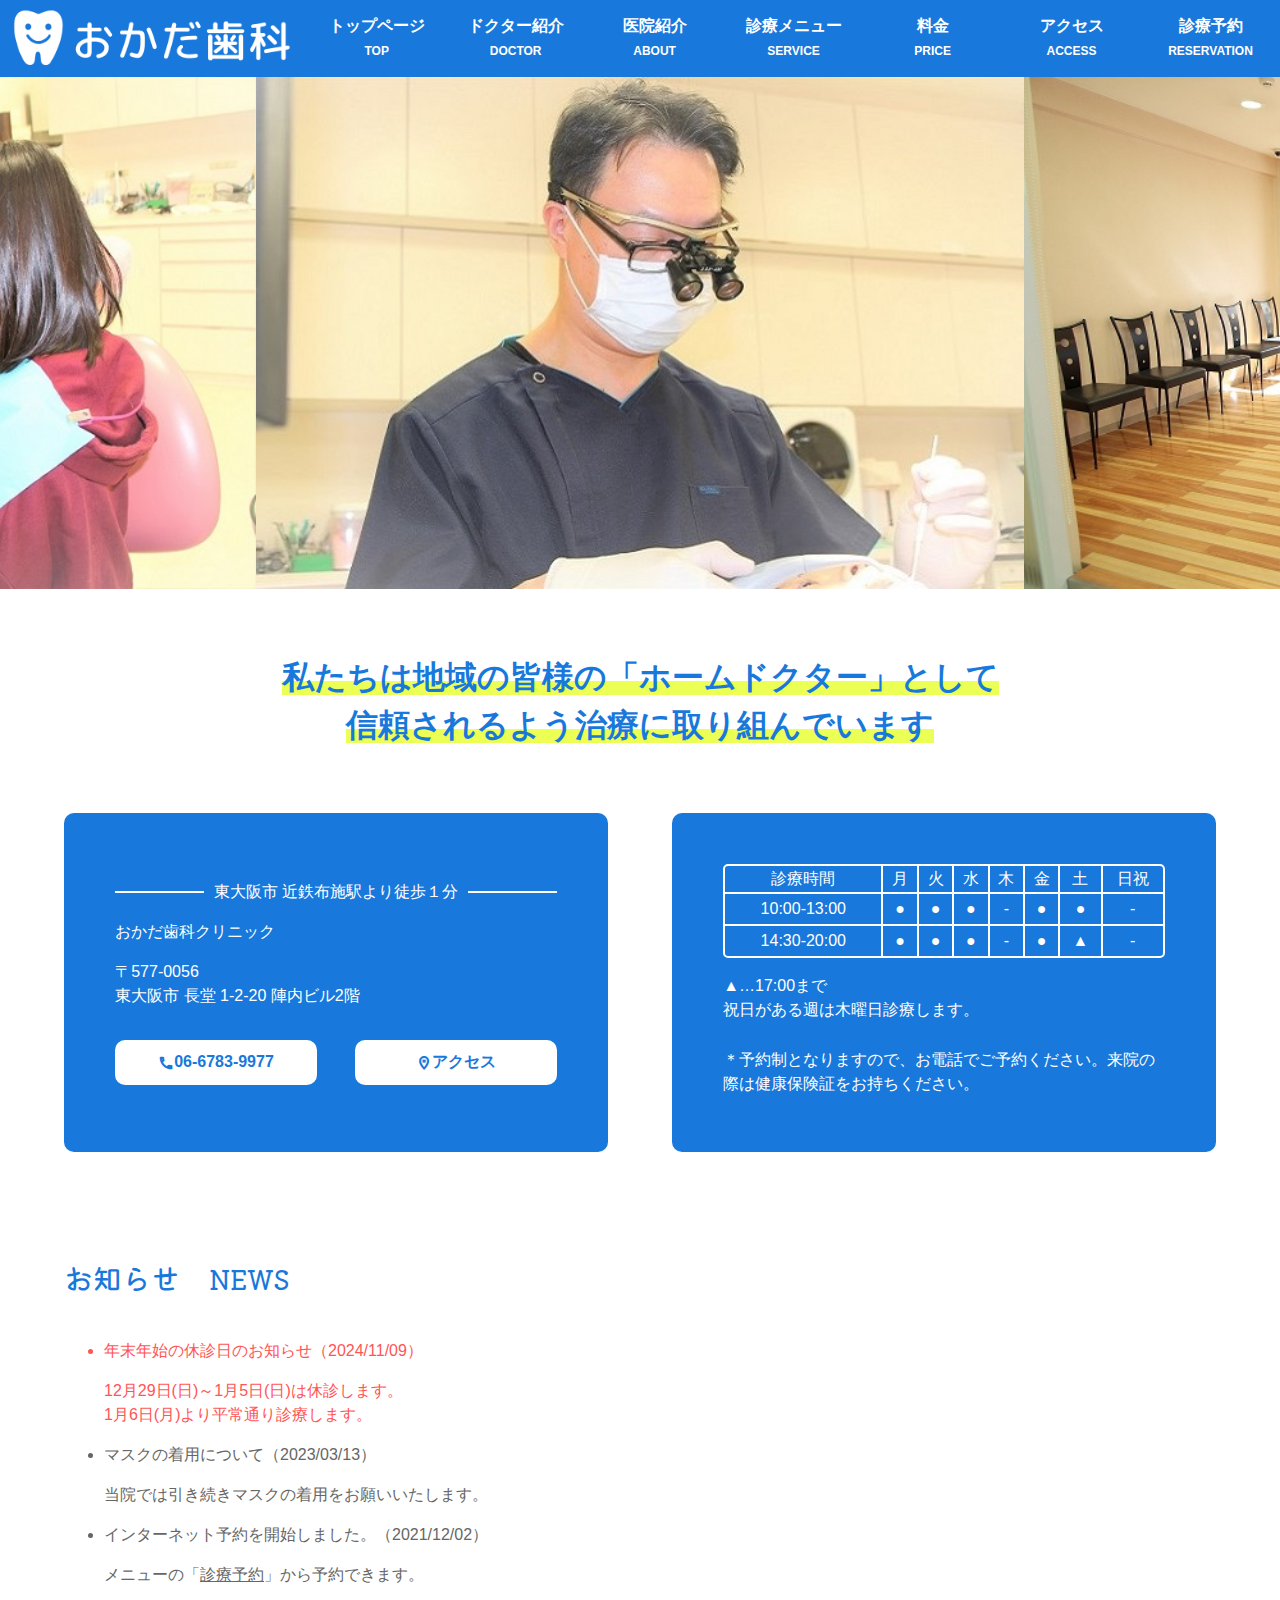
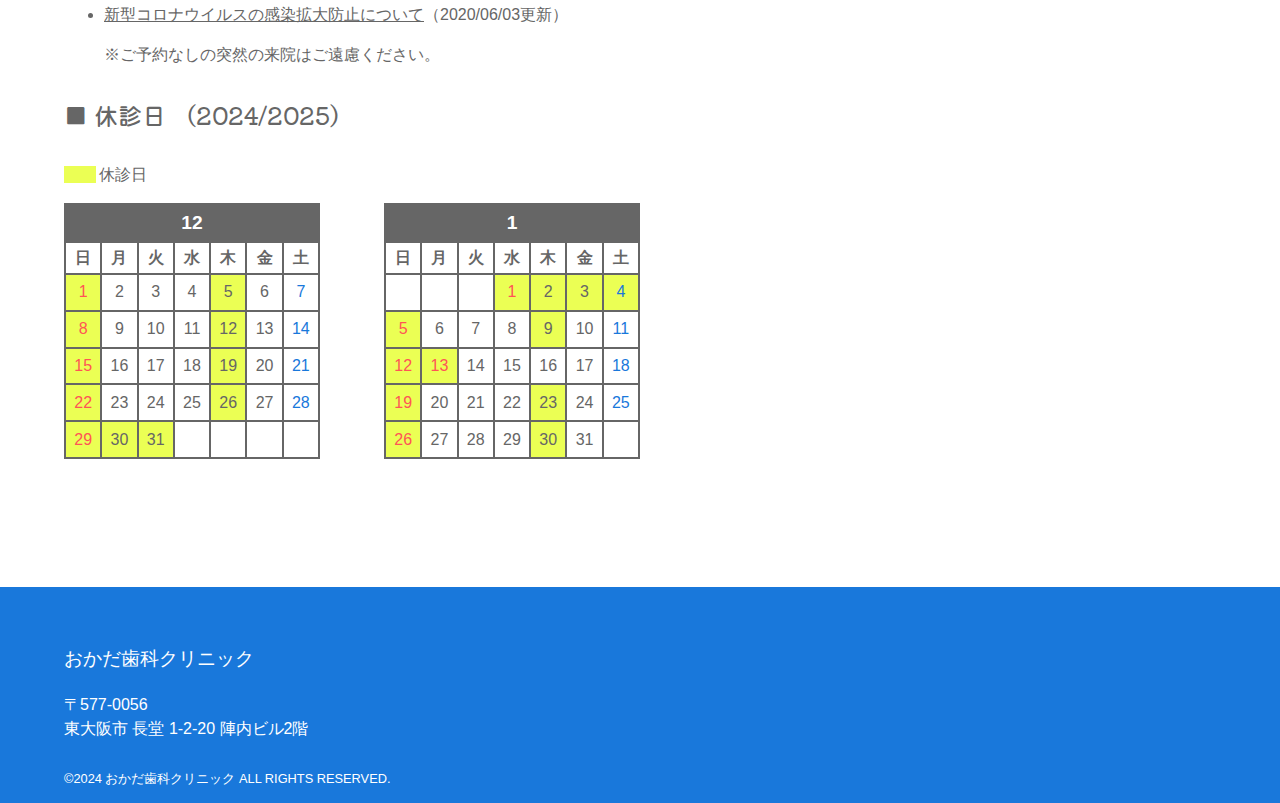
==== commit c7f051e0: "January 2025" ====
--- a/dst/index.html
+++ b/dst/index.html
@@ -1,4 +1,4 @@
-<!doctype html><html lang="ja" dir="ltr" prefix="og: http://ogp.me/ns#"><head><script async src="https://www.googletagmanager.com/gtag/js?id=UA-51349924-1"></script><script>function gtag(){dataLayer.push(arguments)}window.dataLayer=window.dataLayer||[],gtag("js",new Date),gtag("config","UA-51349924-1")</script><meta charset="utf-8"><meta http-equiv="X-UA-Compatible" content="IE=edge,chrome=1"><meta name="viewport" content="width=device-width,initial-scale=1,shrink-to-fit=no"><title>東大阪市 近鉄布施駅前の歯科医院・歯医者｜おかだ歯科クリニック</title><meta name="description" content="大阪・東大阪市長堂近鉄布施駅前のおかだ歯科クリニックのホームページです。おかだ歯科クリニックでは患者さまの恐怖心や苦痛を減らすため“痛みの少ない治療”“できるだけ歯を削らずに残す治療”を心がけています。大阪・東大阪で歯のことでお悩みの方は、お気軽にご相談ください。"><meta name="format-detection" content="email=no,telephone=no,address=no"><meta name="theme-color" content="#1978db"><link rel="canonical" href="https://okada-dental.org/"><link rel="stylesheet" href="https://fonts.googleapis.com/css?family=Material+Icons+Outlined"><link rel="stylesheet" href="slick/slick.css"><link rel="stylesheet" href="slick/slick-theme.css"><link rel="preconnect" href="https://fonts.gstatic.com"><link rel="stylesheet" href="https://fonts.googleapis.com/css2?family=Kiwi+Maru:wght@400;500&amp;display=swap"><link rel="stylesheet" href="css/style.css?date=202302021322"><link rel="icon" href="img/common/favicon.ico"><link rel="apple-touch-icon" href="img/common/apple-touch-icon.png"><meta name="msapplication-TileImage" content="img/common/logo.png"><meta name="msapplication-TileColor" content="#1978db"><meta property="og:url" content="https://okada-dental.org/"><meta property="og:title" content="東大阪市 近鉄布施駅前の歯科医院・歯医者｜おかだ歯科クリニック"><meta property="og:site_name"><meta property="og:description" content="大阪・東大阪市長堂近鉄布施駅前のおかだ歯科クリニックのホームページです。おかだ歯科クリニックでは患者さまの恐怖心や苦痛を減らすため“痛みの少ない治療”“できるだけ歯を削らずに残す治療”を心がけています。大阪・東大阪で歯のことでお悩みの方は、お気軽にご相談ください。"><meta property="og:type" content="website"><meta property="og:image" content="https://okada-dental.org/img/common/ogp.jpg"><meta property="og:image:alt" content="大阪・東大阪市長堂布施駅前のおかだ歯科クリニック"><meta property="og:locale" content="ja_JP"><meta name="twitter:card" content="summary_large_image"></head><body class="top"><header class="header"><h1 class="headerLogo"><a href="index.html"><img src="img/common/logo.png" alt="大阪・東大阪市長堂布施駅前のおかだ歯科クリニック"></a></h1><nav class="headerNavSp"><ul class="headerNavSp__menu"><li class="headerNavSp__menu__item--1"><a href="tel:0667839977"></a></li><li class="headerNavSp__menu__item--2"><a href="access.html"></a></li></ul></nav><nav class="headerNavPc"><ul class="headerNavPc__menu"><li class="headerNavPc__menu__item"><a href="index.html">トップページ<br><span>TOP</span></a></li><li class="headerNavPc__menu__item"><a href="doctor.html">ドクター紹介<br><span>DOCTOR</span></a></li><li class="headerNavPc__menu__item"><a href="#">医院紹介<br><span>ABOUT</span></a><ul class="headerNavPc__menu__item__submenu"><li class="headerNavPc__menu__item__submenu__item"><a href="concept.html">医院の特徴<br><span>CONCEPT</span></a></li><li class="headerNavPc__menu__item__submenu__item"><a href="facility.html">院内紹介<br><span>FACILITY</span></a></li></ul></li><li class="headerNavPc__menu__item"><a href="#">診療メニュー<br><span>SERVICE</span></a><ul class="headerNavPc__menu__item__submenu"><li class="headerNavPc__menu__item__submenu__item"><a href="general.html">一般歯科<br><span>GENERAL</span></a></li><li class="headerNavPc__menu__item__submenu__item"><a href="perio.html">歯周病<br><span>PERIO</span></a></li><li class="headerNavPc__menu__item__submenu__item"><a href="orthodontic.html">矯正歯科<br><span>ORTHODONTIC</span></a></li><li class="headerNavPc__menu__item__submenu__item"><a href="ceramic.html">セラミック治療<br><span>CERAMIC</span></a></li><li class="headerNavPc__menu__item__submenu__item"><a href="whitening.html">ホワイトニング<br><span>WHITENING</span></a></li><li class="headerNavPc__menu__item__submenu__item"><a href="implant.html">インプラント治療<br><span>IMPLANT</span></a></li><li class="headerNavPc__menu__item__submenu__item"><a href="denture.html">入れ歯の治療<br><span>DENTURE</span></a></li></ul></li><li class="headerNavPc__menu__item"><a href="price.html">料金<br><span>PRICE</span></a></li><li class="headerNavPc__menu__item"><a href="access.html">アクセス<br><span>ACCESS</span></a></li><li class="headerNavPc__menu__item"><a href="reservation.html">診療予約<br><span>RESERVATION</span></a></li></ul></nav></header><nav class="gnav"><div class="gnavToggle"><span class="gnavToggle__btn--open"></span></div><nav class="navContent"><ul class="navContent__menu"><li class="navContent__menu__item"><a href="index.html">トップページ&emsp;<span>TOP</span></a></li><li class="navContent__menu__item"><a href="doctor.html">ドクター紹介&emsp;<span>DOCTOR</span></a></li><li class="navContent__menu__item"><a href="#">医院紹介&emsp;<span>ABOUT</span></a><ul class="navContent__menu__item__submenu"><li class="navContent__menu__item__submenu__item"><a href="concept.html">医院の特徴&emsp;<span>CONCEPT</span></a></li><li class="navContent__menu__item__submenu__item"><a href="facility.html">院内紹介&emsp;<span>FACILITY</span></a></li></ul></li><li class="navContent__menu__item"><a href="#">診療メニュー&emsp;<span>SERVICE</span></a><ul class="navContent__menu__item__submenu"><li class="navContent__menu__item__submenu__item"><a href="general.html">一般歯科&emsp;<span>GENERAL</span></a></li><li class="navContent__menu__item__submenu__item"><a href="perio.html">歯周病&emsp;<span>PERIO</span></a></li><li class="navContent__menu__item__submenu__item"><a href="orthodontic.html">矯正歯科&emsp;<span>ORTHODONTIC</span></a></li><li class="navContent__menu__item__submenu__item"><a href="ceramic.html">セラミック治療&emsp;<span>CERAMIC</span></a></li><li class="navContent__menu__item__submenu__item"><a href="whitening.html">ホワイトニング&emsp;<span>WHITENING</span></a></li><li class="navContent__menu__item__submenu__item"><a href="implant.html">インプラント治療&emsp;<span>IMPLANT</span></a></li><li class="navContent__menu__item__submenu__item"><a href="denture.html">入れ歯の治療&emsp;<span>DENTURE</span></a></li></ul></li><li class="navContent__menu__item"><a href="price.html">料金&emsp;<span>PRICE</span></a></li><li class="navContent__menu__item"><a href="access.html">アクセス&emsp;<span>ACCESS</span></a></li><li class="navContent__menu__item"><a href="reservation.html">診療予約&emsp;<span>RESERVATION</span></a></li></ul></nav></nav><main class="top__main"><div class="atf"><div class="atf__imgs"><figure><img src="img/top/hero-1.jpg" alt="治療の様子｜大阪・東大阪市長堂布施駅前のおかだ歯科クリニック"></figure><figure><img src="img/top/hero-2.jpg" alt="待合室｜大阪・東大阪市長堂布施駅前のおかだ歯科クリニック"></figure><figure><img src="img/top/hero-3.jpg" alt="カウンセリングの様子｜大阪・東大阪市長堂布施駅前のおかだ歯科クリニック"></figure></div><p class="atf__msg"><span>私たちは地域の皆様の「ホームドクター」として<br>信頼されるよう治療に取り組んでいます</span></p></div><section class="info"><div class="info__clinic"><p class="info__clinic__dir"><span>東大阪市 近鉄布施駅より徒歩１分</span></p><p class="info__clinic__name">おかだ歯科クリニック</p><p class="info__clinic__address">〒577-0056<br>東大阪市 長堂 1-2-20 陣内ビル2階</p><div class="info__clinic__btn"><p class="info__clinic__btn__tel"><a href="tel:0667839977">06-6783-9977</a></p><p class="info__clinic__btn__access"><a href="access.html">アクセス</a></p></div></div><div class="info__hours"><table class="info__hours__table"><tr><th>診療時間</th><th>月</th><th>火</th><th>水</th><th>木</th><th>金</th><th>土</th><th>日祝</th></tr><tr><th>10:00-13:00</th><td>●</td><td>●</td><td>●</td><td>&thinsp;-&thinsp;</td><td>●</td><td>●</td><td>&thinsp;-&thinsp;</td></tr><tr><th>14:30-20:00</th><td>●</td><td>●</td><td>●</td><td>&thinsp;-&thinsp;</td><td>●</td><td>▲</td><td>&thinsp;-&thinsp;</td></tr></table><p class="info__hours__attent">▲…17:00まで<br>祝日がある週は木曜日診療します。</p><p class="info__hours__reserv">＊予約制となりますので、お電話でご予約ください。来院の際は健康保険証をお持ちください。</p></div></section><section class="news"><h2 class="ttl--1">お知らせ&emsp;<span>NEWS</span></h2><ul class="news__item"><li class="c--red">年末年始の休診日のお知らせ（2024/11/09）<p>12月29日(日)～1月5日(日)は休診します。<br>1月6日(月)より平常通り診療します。</p></li><li>マスクの着用について（2023/03/13）<p>当院では引き続きマスクの着用をお願いいたします。</p></li><li>インターネット予約を開始しました。（2021/12/02）<p>メニューの「<a href="reservation.html">診療予約</a>」から予約できます。</p></li><li><a href="covid19.html">新型コロナウイルスの感染拡大防止について</a>（2020/06/03更新）<p>※ご予約なしの突然の来院はご遠慮ください。</p></li></ul><h3 class="ttl--2"><span>■&ensp;休診日&ensp;（2024）</span></h3><p class="news__color"><span class="closed">&emsp;&emsp;</span>&thinsp;休診日</p><div class="news__cal"><table class="news__cal__table"><tr class="news__cal__table__m"><th colspan="7">11</th></tr><tr class="news__cal__table__dH"><th>日</th><th>月</th><th>火</th><th>水</th><th>木</th><th>金</th><th>土</th></tr><tr class="news__cal__table__d"><td class="empty">&thinsp;</td><td>&thinsp;</td><td>&thinsp;</td><td>&thinsp;</td><td>&thinsp;</td><td>1</td><td>2</td></tr><tr class="news__cal__table__d"><td>3</td><td class="holiday">4</td><td>5</td><td>6</td><td>7</td><td>8</td><td>9</td></tr><tr class="news__cal__table__d"><td>10</td><td>11</td><td>12</td><td>13</td><td class="closed">14</td><td>15</td><td>16</td></tr><tr class="news__cal__table__d"><td>17</td><td>18</td><td>19</td><td>20</td><td>21</td><td>22</td><td class="holiday">23</td></tr><tr class="news__cal__table__d"><td>24</td><td>25</td><td>26</td><td>27</td><td class="closed">28</td><td>29</td><td>30</td></tr></table><table class="news__cal__table"><tr class="news__cal__table__m"><th colspan="7">12</th></tr><tr class="news__cal__table__dH"><th>日</th><th>月</th><th>火</th><th>水</th><th>木</th><th>金</th><th>土</th></tr><tr class="news__cal__table__d"><td>1</td><td>2</td><td>3</td><td>4</td><td class="closed">5</td><td>6</td><td>7</td></tr><tr class="news__cal__table__d"><td>8</td><td>9</td><td>10</td><td>11</td><td class="closed">12</td><td>13</td><td>14</td></tr><tr class="news__cal__table__d"><td>15</td><td>16</td><td>17</td><td>18</td><td class="closed">19</td><td>20</td><td>21</td></tr><tr class="news__cal__table__d"><td>22</td><td>23</td><td>24</td><td>25</td><td class="closed">26</td><td>27</td><td>28</td></tr><tr class="news__cal__table__d"><td>29</td><td class="closed">30</td><td class="closed">31</td><td>&thinsp;</td><td>&thinsp;</td><td>&thinsp;</td><td>&thinsp;</td></tr></table></div></section></main><footer class="footer"><p class="footer__name">おかだ歯科クリニック</p><p class="footer__address">〒577-0056<br>東大阪市 長堂 1-2-20 陣内ビル2階</p><small class="footer__copyright">&copy;2024 おかだ歯科クリニック ALL RIGHTS RESERVED.</small></footer><script src="https://ajax.googleapis.com/ajax/libs/jquery/3.6.0/jquery.min.js"></script><script src="slick/slick.min.js"></script><script src="js/nav.js"></script><script src="js/carousel.js"></script><script type="application/ld+json">{
+<!doctype html><html lang="ja" dir="ltr" prefix="og: http://ogp.me/ns#"><head><script async src="https://www.googletagmanager.com/gtag/js?id=UA-51349924-1"></script><script>function gtag(){dataLayer.push(arguments)}window.dataLayer=window.dataLayer||[],gtag("js",new Date),gtag("config","UA-51349924-1")</script><meta charset="utf-8"><meta http-equiv="X-UA-Compatible" content="IE=edge,chrome=1"><meta name="viewport" content="width=device-width,initial-scale=1,shrink-to-fit=no"><title>東大阪市 近鉄布施駅前の歯科医院・歯医者｜おかだ歯科クリニック</title><meta name="description" content="大阪・東大阪市長堂近鉄布施駅前のおかだ歯科クリニックのホームページです。おかだ歯科クリニックでは患者さまの恐怖心や苦痛を減らすため“痛みの少ない治療”“できるだけ歯を削らずに残す治療”を心がけています。大阪・東大阪で歯のことでお悩みの方は、お気軽にご相談ください。"><meta name="format-detection" content="email=no,telephone=no,address=no"><meta name="theme-color" content="#1978db"><link rel="canonical" href="https://okada-dental.org/"><link rel="stylesheet" href="https://fonts.googleapis.com/css?family=Material+Icons+Outlined"><link rel="stylesheet" href="slick/slick.css"><link rel="stylesheet" href="slick/slick-theme.css"><link rel="preconnect" href="https://fonts.gstatic.com"><link rel="stylesheet" href="https://fonts.googleapis.com/css2?family=Kiwi+Maru:wght@400;500&amp;display=swap"><link rel="stylesheet" href="css/style.css?date=202302021322"><link rel="icon" href="img/common/favicon.ico"><link rel="apple-touch-icon" href="img/common/apple-touch-icon.png"><meta name="msapplication-TileImage" content="img/common/logo.png"><meta name="msapplication-TileColor" content="#1978db"><meta property="og:url" content="https://okada-dental.org/"><meta property="og:title" content="東大阪市 近鉄布施駅前の歯科医院・歯医者｜おかだ歯科クリニック"><meta property="og:site_name"><meta property="og:description" content="大阪・東大阪市長堂近鉄布施駅前のおかだ歯科クリニックのホームページです。おかだ歯科クリニックでは患者さまの恐怖心や苦痛を減らすため“痛みの少ない治療”“できるだけ歯を削らずに残す治療”を心がけています。大阪・東大阪で歯のことでお悩みの方は、お気軽にご相談ください。"><meta property="og:type" content="website"><meta property="og:image" content="https://okada-dental.org/img/common/ogp.jpg"><meta property="og:image:alt" content="大阪・東大阪市長堂布施駅前のおかだ歯科クリニック"><meta property="og:locale" content="ja_JP"><meta name="twitter:card" content="summary_large_image"></head><body class="top"><header class="header"><h1 class="headerLogo"><a href="index.html"><img src="img/common/logo.png" alt="大阪・東大阪市長堂布施駅前のおかだ歯科クリニック"></a></h1><nav class="headerNavSp"><ul class="headerNavSp__menu"><li class="headerNavSp__menu__item--1"><a href="tel:0667839977"></a></li><li class="headerNavSp__menu__item--2"><a href="access.html"></a></li></ul></nav><nav class="headerNavPc"><ul class="headerNavPc__menu"><li class="headerNavPc__menu__item"><a href="index.html">トップページ<br><span>TOP</span></a></li><li class="headerNavPc__menu__item"><a href="doctor.html">ドクター紹介<br><span>DOCTOR</span></a></li><li class="headerNavPc__menu__item"><a href="#">医院紹介<br><span>ABOUT</span></a><ul class="headerNavPc__menu__item__submenu"><li class="headerNavPc__menu__item__submenu__item"><a href="concept.html">医院の特徴<br><span>CONCEPT</span></a></li><li class="headerNavPc__menu__item__submenu__item"><a href="facility.html">院内紹介<br><span>FACILITY</span></a></li></ul></li><li class="headerNavPc__menu__item"><a href="#">診療メニュー<br><span>SERVICE</span></a><ul class="headerNavPc__menu__item__submenu"><li class="headerNavPc__menu__item__submenu__item"><a href="general.html">一般歯科<br><span>GENERAL</span></a></li><li class="headerNavPc__menu__item__submenu__item"><a href="perio.html">歯周病<br><span>PERIO</span></a></li><li class="headerNavPc__menu__item__submenu__item"><a href="orthodontic.html">矯正歯科<br><span>ORTHODONTIC</span></a></li><li class="headerNavPc__menu__item__submenu__item"><a href="ceramic.html">セラミック治療<br><span>CERAMIC</span></a></li><li class="headerNavPc__menu__item__submenu__item"><a href="whitening.html">ホワイトニング<br><span>WHITENING</span></a></li><li class="headerNavPc__menu__item__submenu__item"><a href="implant.html">インプラント治療<br><span>IMPLANT</span></a></li><li class="headerNavPc__menu__item__submenu__item"><a href="denture.html">入れ歯の治療<br><span>DENTURE</span></a></li></ul></li><li class="headerNavPc__menu__item"><a href="price.html">料金<br><span>PRICE</span></a></li><li class="headerNavPc__menu__item"><a href="access.html">アクセス<br><span>ACCESS</span></a></li><li class="headerNavPc__menu__item"><a href="reservation.html">診療予約<br><span>RESERVATION</span></a></li></ul></nav></header><nav class="gnav"><div class="gnavToggle"><span class="gnavToggle__btn--open"></span></div><nav class="navContent"><ul class="navContent__menu"><li class="navContent__menu__item"><a href="index.html">トップページ&emsp;<span>TOP</span></a></li><li class="navContent__menu__item"><a href="doctor.html">ドクター紹介&emsp;<span>DOCTOR</span></a></li><li class="navContent__menu__item"><a href="#">医院紹介&emsp;<span>ABOUT</span></a><ul class="navContent__menu__item__submenu"><li class="navContent__menu__item__submenu__item"><a href="concept.html">医院の特徴&emsp;<span>CONCEPT</span></a></li><li class="navContent__menu__item__submenu__item"><a href="facility.html">院内紹介&emsp;<span>FACILITY</span></a></li></ul></li><li class="navContent__menu__item"><a href="#">診療メニュー&emsp;<span>SERVICE</span></a><ul class="navContent__menu__item__submenu"><li class="navContent__menu__item__submenu__item"><a href="general.html">一般歯科&emsp;<span>GENERAL</span></a></li><li class="navContent__menu__item__submenu__item"><a href="perio.html">歯周病&emsp;<span>PERIO</span></a></li><li class="navContent__menu__item__submenu__item"><a href="orthodontic.html">矯正歯科&emsp;<span>ORTHODONTIC</span></a></li><li class="navContent__menu__item__submenu__item"><a href="ceramic.html">セラミック治療&emsp;<span>CERAMIC</span></a></li><li class="navContent__menu__item__submenu__item"><a href="whitening.html">ホワイトニング&emsp;<span>WHITENING</span></a></li><li class="navContent__menu__item__submenu__item"><a href="implant.html">インプラント治療&emsp;<span>IMPLANT</span></a></li><li class="navContent__menu__item__submenu__item"><a href="denture.html">入れ歯の治療&emsp;<span>DENTURE</span></a></li></ul></li><li class="navContent__menu__item"><a href="price.html">料金&emsp;<span>PRICE</span></a></li><li class="navContent__menu__item"><a href="access.html">アクセス&emsp;<span>ACCESS</span></a></li><li class="navContent__menu__item"><a href="reservation.html">診療予約&emsp;<span>RESERVATION</span></a></li></ul></nav></nav><main class="top__main"><div class="atf"><div class="atf__imgs"><figure><img src="img/top/hero-1.jpg" alt="治療の様子｜大阪・東大阪市長堂布施駅前のおかだ歯科クリニック"></figure><figure><img src="img/top/hero-2.jpg" alt="待合室｜大阪・東大阪市長堂布施駅前のおかだ歯科クリニック"></figure><figure><img src="img/top/hero-3.jpg" alt="カウンセリングの様子｜大阪・東大阪市長堂布施駅前のおかだ歯科クリニック"></figure></div><p class="atf__msg"><span>私たちは地域の皆様の「ホームドクター」として<br>信頼されるよう治療に取り組んでいます</span></p></div><section class="info"><div class="info__clinic"><p class="info__clinic__dir"><span>東大阪市 近鉄布施駅より徒歩１分</span></p><p class="info__clinic__name">おかだ歯科クリニック</p><p class="info__clinic__address">〒577-0056<br>東大阪市 長堂 1-2-20 陣内ビル2階</p><div class="info__clinic__btn"><p class="info__clinic__btn__tel"><a href="tel:0667839977">06-6783-9977</a></p><p class="info__clinic__btn__access"><a href="access.html">アクセス</a></p></div></div><div class="info__hours"><table class="info__hours__table"><tr><th>診療時間</th><th>月</th><th>火</th><th>水</th><th>木</th><th>金</th><th>土</th><th>日祝</th></tr><tr><th>10:00-13:00</th><td>●</td><td>●</td><td>●</td><td>&thinsp;-&thinsp;</td><td>●</td><td>●</td><td>&thinsp;-&thinsp;</td></tr><tr><th>14:30-20:00</th><td>●</td><td>●</td><td>●</td><td>&thinsp;-&thinsp;</td><td>●</td><td>▲</td><td>&thinsp;-&thinsp;</td></tr></table><p class="info__hours__attent">▲…17:00まで<br>祝日がある週は木曜日診療します。</p><p class="info__hours__reserv">＊予約制となりますので、お電話でご予約ください。来院の際は健康保険証をお持ちください。</p></div></section><section class="news"><h2 class="ttl--1">お知らせ&emsp;<span>NEWS</span></h2><ul class="news__item"><li class="c--red">年末年始の休診日のお知らせ（2024/11/09）<p>12月29日(日)～1月5日(日)は休診します。<br>1月6日(月)より平常通り診療します。</p></li><li>マスクの着用について（2023/03/13）<p>当院では引き続きマスクの着用をお願いいたします。</p></li><li>インターネット予約を開始しました。（2021/12/02）<p>メニューの「<a href="reservation.html">診療予約</a>」から予約できます。</p></li><li><a href="covid19.html">新型コロナウイルスの感染拡大防止について</a>（2020/06/03更新）<p>※ご予約なしの突然の来院はご遠慮ください。</p></li></ul><h3 class="ttl--2"><span>■&ensp;休診日&ensp;（2024/2025）</span></h3><p class="news__color"><span class="closed">&emsp;&emsp;</span>&thinsp;休診日</p><div class="news__cal"><table class="news__cal__table"><tr class="news__cal__table__m"><th colspan="7">12</th></tr><tr class="news__cal__table__dH"><th>日</th><th>月</th><th>火</th><th>水</th><th>木</th><th>金</th><th>土</th></tr><tr class="news__cal__table__d"><td>1</td><td>2</td><td>3</td><td>4</td><td class="closed">5</td><td>6</td><td>7</td></tr><tr class="news__cal__table__d"><td>8</td><td>9</td><td>10</td><td>11</td><td class="closed">12</td><td>13</td><td>14</td></tr><tr class="news__cal__table__d"><td>15</td><td>16</td><td>17</td><td>18</td><td class="closed">19</td><td>20</td><td>21</td></tr><tr class="news__cal__table__d"><td>22</td><td>23</td><td>24</td><td>25</td><td class="closed">26</td><td>27</td><td>28</td></tr><tr class="news__cal__table__d"><td>29</td><td class="closed">30</td><td class="closed">31</td><td>&thinsp;</td><td>&thinsp;</td><td>&thinsp;</td><td>&thinsp;</td></tr></table><table class="news__cal__table"><tr class="news__cal__table__m"><th colspan="7">1</th></tr><tr class="news__cal__table__dH"><th>日</th><th>月</th><th>火</th><th>水</th><th>木</th><th>金</th><th>土</th></tr><tr class="news__cal__table__d"><td class="empty">&thinsp;</td><td>&thinsp;</td><td>&thinsp;</td><td class="holiday">1</td><td class="closed">2</td><td class="closed">3</td><td class="closed">4</td></tr><tr class="news__cal__table__d"><td>5</td><td>6</td><td>7</td><td>8</td><td class="closed">9</td><td>10</td><td>11</td></tr><tr class="news__cal__table__d"><td>12</td><td class="holiday">13</td><td>14</td><td>15</td><td>16</td><td>17</td><td>18</td></tr><tr class="news__cal__table__d"><td>19</td><td>20</td><td>21</td><td>22</td><td class="closed">23</td><td>24</td><td>25</td></tr><tr class="news__cal__table__d"><td>26</td><td>27</td><td>28</td><td>29</td><td class="closed">30</td><td>31</td><td>&thinsp;</td></tr></table></div></section></main><footer class="footer"><p class="footer__name">おかだ歯科クリニック</p><p class="footer__address">〒577-0056<br>東大阪市 長堂 1-2-20 陣内ビル2階</p><small class="footer__copyright">&copy;2024 おかだ歯科クリニック ALL RIGHTS RESERVED.</small></footer><script src="https://ajax.googleapis.com/ajax/libs/jquery/3.6.0/jquery.min.js"></script><script src="slick/slick.min.js"></script><script src="js/nav.js"></script><script src="js/carousel.js"></script><script type="application/ld+json">{
         "@context": "https://schema.org",
         "@type": "Dentist",
         "description": "大阪・東大阪市長堂近鉄布施駅前のおかだ歯科クリニックのホームページです。おかだ歯科クリニックでは患者さまの恐怖心や苦痛を減らすため“痛みの少ない治療”“できるだけ歯を削らずに残す治療”を心がけています。大阪・東大阪で歯のことでお悩みの方は、お気軽にご相談ください。",
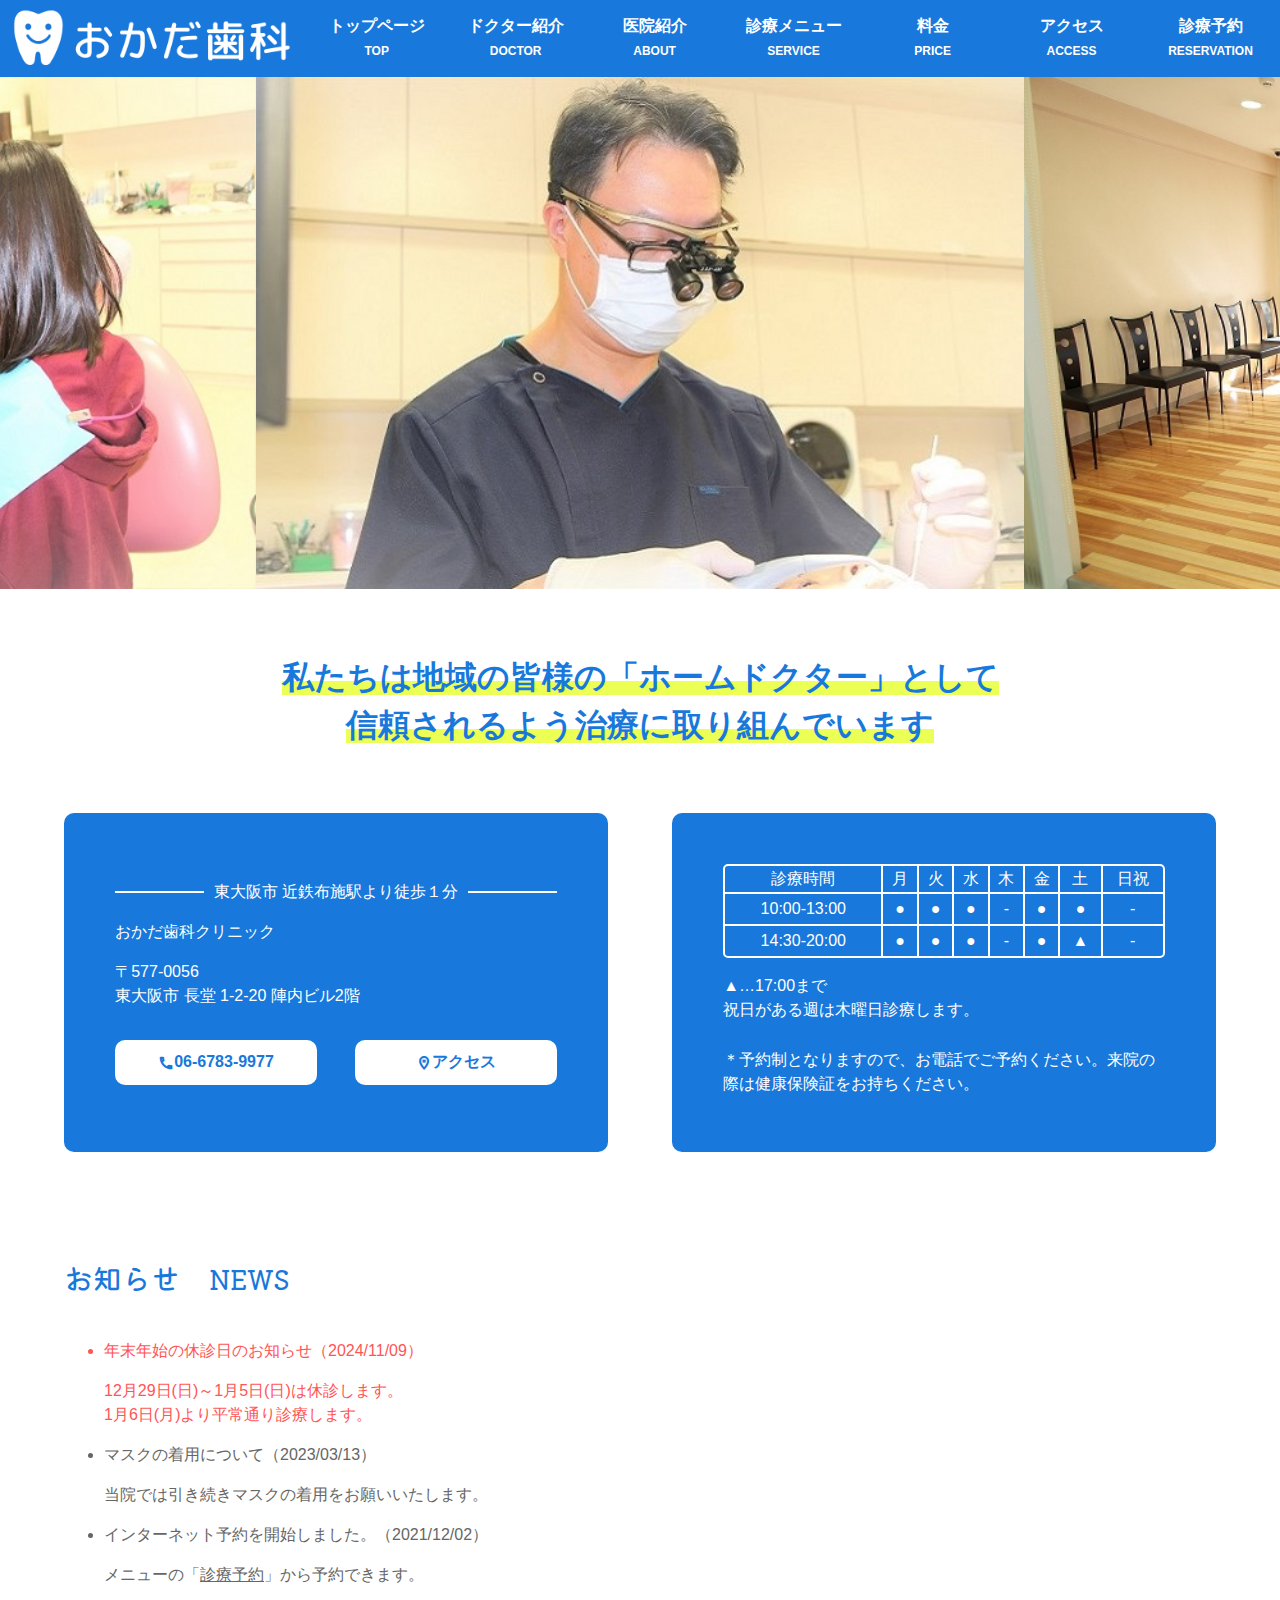
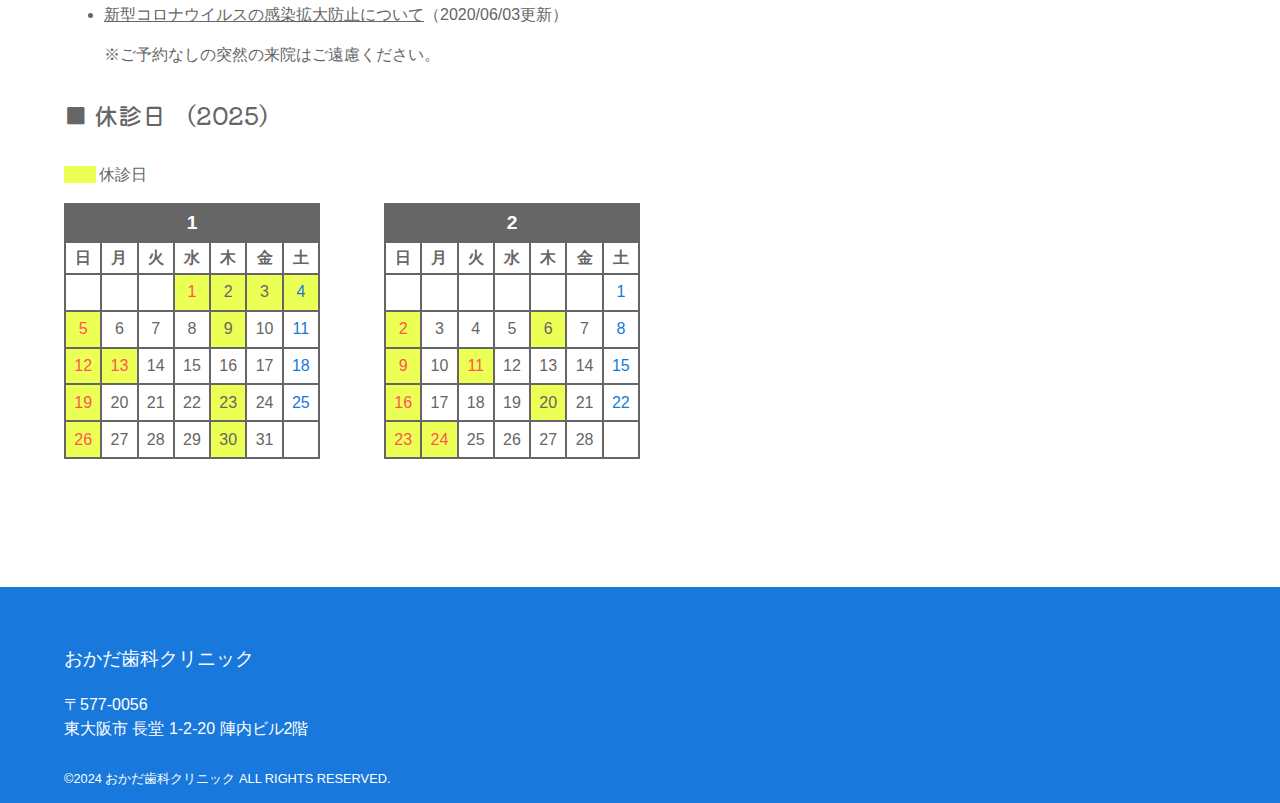
==== commit af849510: "February 2025" ====
--- a/dst/index.html
+++ b/dst/index.html
@@ -1,4 +1,4 @@
-<!doctype html><html lang="ja" dir="ltr" prefix="og: http://ogp.me/ns#"><head><script async src="https://www.googletagmanager.com/gtag/js?id=UA-51349924-1"></script><script>function gtag(){dataLayer.push(arguments)}window.dataLayer=window.dataLayer||[],gtag("js",new Date),gtag("config","UA-51349924-1")</script><meta charset="utf-8"><meta http-equiv="X-UA-Compatible" content="IE=edge,chrome=1"><meta name="viewport" content="width=device-width,initial-scale=1,shrink-to-fit=no"><title>東大阪市 近鉄布施駅前の歯科医院・歯医者｜おかだ歯科クリニック</title><meta name="description" content="大阪・東大阪市長堂近鉄布施駅前のおかだ歯科クリニックのホームページです。おかだ歯科クリニックでは患者さまの恐怖心や苦痛を減らすため“痛みの少ない治療”“できるだけ歯を削らずに残す治療”を心がけています。大阪・東大阪で歯のことでお悩みの方は、お気軽にご相談ください。"><meta name="format-detection" content="email=no,telephone=no,address=no"><meta name="theme-color" content="#1978db"><link rel="canonical" href="https://okada-dental.org/"><link rel="stylesheet" href="https://fonts.googleapis.com/css?family=Material+Icons+Outlined"><link rel="stylesheet" href="slick/slick.css"><link rel="stylesheet" href="slick/slick-theme.css"><link rel="preconnect" href="https://fonts.gstatic.com"><link rel="stylesheet" href="https://fonts.googleapis.com/css2?family=Kiwi+Maru:wght@400;500&amp;display=swap"><link rel="stylesheet" href="css/style.css?date=202302021322"><link rel="icon" href="img/common/favicon.ico"><link rel="apple-touch-icon" href="img/common/apple-touch-icon.png"><meta name="msapplication-TileImage" content="img/common/logo.png"><meta name="msapplication-TileColor" content="#1978db"><meta property="og:url" content="https://okada-dental.org/"><meta property="og:title" content="東大阪市 近鉄布施駅前の歯科医院・歯医者｜おかだ歯科クリニック"><meta property="og:site_name"><meta property="og:description" content="大阪・東大阪市長堂近鉄布施駅前のおかだ歯科クリニックのホームページです。おかだ歯科クリニックでは患者さまの恐怖心や苦痛を減らすため“痛みの少ない治療”“できるだけ歯を削らずに残す治療”を心がけています。大阪・東大阪で歯のことでお悩みの方は、お気軽にご相談ください。"><meta property="og:type" content="website"><meta property="og:image" content="https://okada-dental.org/img/common/ogp.jpg"><meta property="og:image:alt" content="大阪・東大阪市長堂布施駅前のおかだ歯科クリニック"><meta property="og:locale" content="ja_JP"><meta name="twitter:card" content="summary_large_image"></head><body class="top"><header class="header"><h1 class="headerLogo"><a href="index.html"><img src="img/common/logo.png" alt="大阪・東大阪市長堂布施駅前のおかだ歯科クリニック"></a></h1><nav class="headerNavSp"><ul class="headerNavSp__menu"><li class="headerNavSp__menu__item--1"><a href="tel:0667839977"></a></li><li class="headerNavSp__menu__item--2"><a href="access.html"></a></li></ul></nav><nav class="headerNavPc"><ul class="headerNavPc__menu"><li class="headerNavPc__menu__item"><a href="index.html">トップページ<br><span>TOP</span></a></li><li class="headerNavPc__menu__item"><a href="doctor.html">ドクター紹介<br><span>DOCTOR</span></a></li><li class="headerNavPc__menu__item"><a href="#">医院紹介<br><span>ABOUT</span></a><ul class="headerNavPc__menu__item__submenu"><li class="headerNavPc__menu__item__submenu__item"><a href="concept.html">医院の特徴<br><span>CONCEPT</span></a></li><li class="headerNavPc__menu__item__submenu__item"><a href="facility.html">院内紹介<br><span>FACILITY</span></a></li></ul></li><li class="headerNavPc__menu__item"><a href="#">診療メニュー<br><span>SERVICE</span></a><ul class="headerNavPc__menu__item__submenu"><li class="headerNavPc__menu__item__submenu__item"><a href="general.html">一般歯科<br><span>GENERAL</span></a></li><li class="headerNavPc__menu__item__submenu__item"><a href="perio.html">歯周病<br><span>PERIO</span></a></li><li class="headerNavPc__menu__item__submenu__item"><a href="orthodontic.html">矯正歯科<br><span>ORTHODONTIC</span></a></li><li class="headerNavPc__menu__item__submenu__item"><a href="ceramic.html">セラミック治療<br><span>CERAMIC</span></a></li><li class="headerNavPc__menu__item__submenu__item"><a href="whitening.html">ホワイトニング<br><span>WHITENING</span></a></li><li class="headerNavPc__menu__item__submenu__item"><a href="implant.html">インプラント治療<br><span>IMPLANT</span></a></li><li class="headerNavPc__menu__item__submenu__item"><a href="denture.html">入れ歯の治療<br><span>DENTURE</span></a></li></ul></li><li class="headerNavPc__menu__item"><a href="price.html">料金<br><span>PRICE</span></a></li><li class="headerNavPc__menu__item"><a href="access.html">アクセス<br><span>ACCESS</span></a></li><li class="headerNavPc__menu__item"><a href="reservation.html">診療予約<br><span>RESERVATION</span></a></li></ul></nav></header><nav class="gnav"><div class="gnavToggle"><span class="gnavToggle__btn--open"></span></div><nav class="navContent"><ul class="navContent__menu"><li class="navContent__menu__item"><a href="index.html">トップページ&emsp;<span>TOP</span></a></li><li class="navContent__menu__item"><a href="doctor.html">ドクター紹介&emsp;<span>DOCTOR</span></a></li><li class="navContent__menu__item"><a href="#">医院紹介&emsp;<span>ABOUT</span></a><ul class="navContent__menu__item__submenu"><li class="navContent__menu__item__submenu__item"><a href="concept.html">医院の特徴&emsp;<span>CONCEPT</span></a></li><li class="navContent__menu__item__submenu__item"><a href="facility.html">院内紹介&emsp;<span>FACILITY</span></a></li></ul></li><li class="navContent__menu__item"><a href="#">診療メニュー&emsp;<span>SERVICE</span></a><ul class="navContent__menu__item__submenu"><li class="navContent__menu__item__submenu__item"><a href="general.html">一般歯科&emsp;<span>GENERAL</span></a></li><li class="navContent__menu__item__submenu__item"><a href="perio.html">歯周病&emsp;<span>PERIO</span></a></li><li class="navContent__menu__item__submenu__item"><a href="orthodontic.html">矯正歯科&emsp;<span>ORTHODONTIC</span></a></li><li class="navContent__menu__item__submenu__item"><a href="ceramic.html">セラミック治療&emsp;<span>CERAMIC</span></a></li><li class="navContent__menu__item__submenu__item"><a href="whitening.html">ホワイトニング&emsp;<span>WHITENING</span></a></li><li class="navContent__menu__item__submenu__item"><a href="implant.html">インプラント治療&emsp;<span>IMPLANT</span></a></li><li class="navContent__menu__item__submenu__item"><a href="denture.html">入れ歯の治療&emsp;<span>DENTURE</span></a></li></ul></li><li class="navContent__menu__item"><a href="price.html">料金&emsp;<span>PRICE</span></a></li><li class="navContent__menu__item"><a href="access.html">アクセス&emsp;<span>ACCESS</span></a></li><li class="navContent__menu__item"><a href="reservation.html">診療予約&emsp;<span>RESERVATION</span></a></li></ul></nav></nav><main class="top__main"><div class="atf"><div class="atf__imgs"><figure><img src="img/top/hero-1.jpg" alt="治療の様子｜大阪・東大阪市長堂布施駅前のおかだ歯科クリニック"></figure><figure><img src="img/top/hero-2.jpg" alt="待合室｜大阪・東大阪市長堂布施駅前のおかだ歯科クリニック"></figure><figure><img src="img/top/hero-3.jpg" alt="カウンセリングの様子｜大阪・東大阪市長堂布施駅前のおかだ歯科クリニック"></figure></div><p class="atf__msg"><span>私たちは地域の皆様の「ホームドクター」として<br>信頼されるよう治療に取り組んでいます</span></p></div><section class="info"><div class="info__clinic"><p class="info__clinic__dir"><span>東大阪市 近鉄布施駅より徒歩１分</span></p><p class="info__clinic__name">おかだ歯科クリニック</p><p class="info__clinic__address">〒577-0056<br>東大阪市 長堂 1-2-20 陣内ビル2階</p><div class="info__clinic__btn"><p class="info__clinic__btn__tel"><a href="tel:0667839977">06-6783-9977</a></p><p class="info__clinic__btn__access"><a href="access.html">アクセス</a></p></div></div><div class="info__hours"><table class="info__hours__table"><tr><th>診療時間</th><th>月</th><th>火</th><th>水</th><th>木</th><th>金</th><th>土</th><th>日祝</th></tr><tr><th>10:00-13:00</th><td>●</td><td>●</td><td>●</td><td>&thinsp;-&thinsp;</td><td>●</td><td>●</td><td>&thinsp;-&thinsp;</td></tr><tr><th>14:30-20:00</th><td>●</td><td>●</td><td>●</td><td>&thinsp;-&thinsp;</td><td>●</td><td>▲</td><td>&thinsp;-&thinsp;</td></tr></table><p class="info__hours__attent">▲…17:00まで<br>祝日がある週は木曜日診療します。</p><p class="info__hours__reserv">＊予約制となりますので、お電話でご予約ください。来院の際は健康保険証をお持ちください。</p></div></section><section class="news"><h2 class="ttl--1">お知らせ&emsp;<span>NEWS</span></h2><ul class="news__item"><li class="c--red">年末年始の休診日のお知らせ（2024/11/09）<p>12月29日(日)～1月5日(日)は休診します。<br>1月6日(月)より平常通り診療します。</p></li><li>マスクの着用について（2023/03/13）<p>当院では引き続きマスクの着用をお願いいたします。</p></li><li>インターネット予約を開始しました。（2021/12/02）<p>メニューの「<a href="reservation.html">診療予約</a>」から予約できます。</p></li><li><a href="covid19.html">新型コロナウイルスの感染拡大防止について</a>（2020/06/03更新）<p>※ご予約なしの突然の来院はご遠慮ください。</p></li></ul><h3 class="ttl--2"><span>■&ensp;休診日&ensp;（2024/2025）</span></h3><p class="news__color"><span class="closed">&emsp;&emsp;</span>&thinsp;休診日</p><div class="news__cal"><table class="news__cal__table"><tr class="news__cal__table__m"><th colspan="7">12</th></tr><tr class="news__cal__table__dH"><th>日</th><th>月</th><th>火</th><th>水</th><th>木</th><th>金</th><th>土</th></tr><tr class="news__cal__table__d"><td>1</td><td>2</td><td>3</td><td>4</td><td class="closed">5</td><td>6</td><td>7</td></tr><tr class="news__cal__table__d"><td>8</td><td>9</td><td>10</td><td>11</td><td class="closed">12</td><td>13</td><td>14</td></tr><tr class="news__cal__table__d"><td>15</td><td>16</td><td>17</td><td>18</td><td class="closed">19</td><td>20</td><td>21</td></tr><tr class="news__cal__table__d"><td>22</td><td>23</td><td>24</td><td>25</td><td class="closed">26</td><td>27</td><td>28</td></tr><tr class="news__cal__table__d"><td>29</td><td class="closed">30</td><td class="closed">31</td><td>&thinsp;</td><td>&thinsp;</td><td>&thinsp;</td><td>&thinsp;</td></tr></table><table class="news__cal__table"><tr class="news__cal__table__m"><th colspan="7">1</th></tr><tr class="news__cal__table__dH"><th>日</th><th>月</th><th>火</th><th>水</th><th>木</th><th>金</th><th>土</th></tr><tr class="news__cal__table__d"><td class="empty">&thinsp;</td><td>&thinsp;</td><td>&thinsp;</td><td class="holiday">1</td><td class="closed">2</td><td class="closed">3</td><td class="closed">4</td></tr><tr class="news__cal__table__d"><td>5</td><td>6</td><td>7</td><td>8</td><td class="closed">9</td><td>10</td><td>11</td></tr><tr class="news__cal__table__d"><td>12</td><td class="holiday">13</td><td>14</td><td>15</td><td>16</td><td>17</td><td>18</td></tr><tr class="news__cal__table__d"><td>19</td><td>20</td><td>21</td><td>22</td><td class="closed">23</td><td>24</td><td>25</td></tr><tr class="news__cal__table__d"><td>26</td><td>27</td><td>28</td><td>29</td><td class="closed">30</td><td>31</td><td>&thinsp;</td></tr></table></div></section></main><footer class="footer"><p class="footer__name">おかだ歯科クリニック</p><p class="footer__address">〒577-0056<br>東大阪市 長堂 1-2-20 陣内ビル2階</p><small class="footer__copyright">&copy;2024 おかだ歯科クリニック ALL RIGHTS RESERVED.</small></footer><script src="https://ajax.googleapis.com/ajax/libs/jquery/3.6.0/jquery.min.js"></script><script src="slick/slick.min.js"></script><script src="js/nav.js"></script><script src="js/carousel.js"></script><script type="application/ld+json">{
+<!doctype html><html lang="ja" dir="ltr" prefix="og: http://ogp.me/ns#"><head><script async src="https://www.googletagmanager.com/gtag/js?id=UA-51349924-1"></script><script>function gtag(){dataLayer.push(arguments)}window.dataLayer=window.dataLayer||[],gtag("js",new Date),gtag("config","UA-51349924-1")</script><meta charset="utf-8"><meta http-equiv="X-UA-Compatible" content="IE=edge,chrome=1"><meta name="viewport" content="width=device-width,initial-scale=1,shrink-to-fit=no"><title>東大阪市 近鉄布施駅前の歯科医院・歯医者｜おかだ歯科クリニック</title><meta name="description" content="大阪・東大阪市長堂近鉄布施駅前のおかだ歯科クリニックのホームページです。おかだ歯科クリニックでは患者さまの恐怖心や苦痛を減らすため“痛みの少ない治療”“できるだけ歯を削らずに残す治療”を心がけています。大阪・東大阪で歯のことでお悩みの方は、お気軽にご相談ください。"><meta name="format-detection" content="email=no,telephone=no,address=no"><meta name="theme-color" content="#1978db"><link rel="canonical" href="https://okada-dental.org/"><link rel="stylesheet" href="https://fonts.googleapis.com/css?family=Material+Icons+Outlined"><link rel="stylesheet" href="slick/slick.css"><link rel="stylesheet" href="slick/slick-theme.css"><link rel="preconnect" href="https://fonts.gstatic.com"><link rel="stylesheet" href="https://fonts.googleapis.com/css2?family=Kiwi+Maru:wght@400;500&amp;display=swap"><link rel="stylesheet" href="css/style.css?date=202302021322"><link rel="icon" href="img/common/favicon.ico"><link rel="apple-touch-icon" href="img/common/apple-touch-icon.png"><meta name="msapplication-TileImage" content="img/common/logo.png"><meta name="msapplication-TileColor" content="#1978db"><meta property="og:url" content="https://okada-dental.org/"><meta property="og:title" content="東大阪市 近鉄布施駅前の歯科医院・歯医者｜おかだ歯科クリニック"><meta property="og:site_name"><meta property="og:description" content="大阪・東大阪市長堂近鉄布施駅前のおかだ歯科クリニックのホームページです。おかだ歯科クリニックでは患者さまの恐怖心や苦痛を減らすため“痛みの少ない治療”“できるだけ歯を削らずに残す治療”を心がけています。大阪・東大阪で歯のことでお悩みの方は、お気軽にご相談ください。"><meta property="og:type" content="website"><meta property="og:image" content="https://okada-dental.org/img/common/ogp.jpg"><meta property="og:image:alt" content="大阪・東大阪市長堂布施駅前のおかだ歯科クリニック"><meta property="og:locale" content="ja_JP"><meta name="twitter:card" content="summary_large_image"></head><body class="top"><header class="header"><h1 class="headerLogo"><a href="index.html"><img src="img/common/logo.png" alt="大阪・東大阪市長堂布施駅前のおかだ歯科クリニック"></a></h1><nav class="headerNavSp"><ul class="headerNavSp__menu"><li class="headerNavSp__menu__item--1"><a href="tel:0667839977"></a></li><li class="headerNavSp__menu__item--2"><a href="access.html"></a></li></ul></nav><nav class="headerNavPc"><ul class="headerNavPc__menu"><li class="headerNavPc__menu__item"><a href="index.html">トップページ<br><span>TOP</span></a></li><li class="headerNavPc__menu__item"><a href="doctor.html">ドクター紹介<br><span>DOCTOR</span></a></li><li class="headerNavPc__menu__item"><a href="#">医院紹介<br><span>ABOUT</span></a><ul class="headerNavPc__menu__item__submenu"><li class="headerNavPc__menu__item__submenu__item"><a href="concept.html">医院の特徴<br><span>CONCEPT</span></a></li><li class="headerNavPc__menu__item__submenu__item"><a href="facility.html">院内紹介<br><span>FACILITY</span></a></li></ul></li><li class="headerNavPc__menu__item"><a href="#">診療メニュー<br><span>SERVICE</span></a><ul class="headerNavPc__menu__item__submenu"><li class="headerNavPc__menu__item__submenu__item"><a href="general.html">一般歯科<br><span>GENERAL</span></a></li><li class="headerNavPc__menu__item__submenu__item"><a href="perio.html">歯周病<br><span>PERIO</span></a></li><li class="headerNavPc__menu__item__submenu__item"><a href="orthodontic.html">矯正歯科<br><span>ORTHODONTIC</span></a></li><li class="headerNavPc__menu__item__submenu__item"><a href="ceramic.html">セラミック治療<br><span>CERAMIC</span></a></li><li class="headerNavPc__menu__item__submenu__item"><a href="whitening.html">ホワイトニング<br><span>WHITENING</span></a></li><li class="headerNavPc__menu__item__submenu__item"><a href="implant.html">インプラント治療<br><span>IMPLANT</span></a></li><li class="headerNavPc__menu__item__submenu__item"><a href="denture.html">入れ歯の治療<br><span>DENTURE</span></a></li></ul></li><li class="headerNavPc__menu__item"><a href="price.html">料金<br><span>PRICE</span></a></li><li class="headerNavPc__menu__item"><a href="access.html">アクセス<br><span>ACCESS</span></a></li><li class="headerNavPc__menu__item"><a href="reservation.html">診療予約<br><span>RESERVATION</span></a></li></ul></nav></header><nav class="gnav"><div class="gnavToggle"><span class="gnavToggle__btn--open"></span></div><nav class="navContent"><ul class="navContent__menu"><li class="navContent__menu__item"><a href="index.html">トップページ&emsp;<span>TOP</span></a></li><li class="navContent__menu__item"><a href="doctor.html">ドクター紹介&emsp;<span>DOCTOR</span></a></li><li class="navContent__menu__item"><a href="#">医院紹介&emsp;<span>ABOUT</span></a><ul class="navContent__menu__item__submenu"><li class="navContent__menu__item__submenu__item"><a href="concept.html">医院の特徴&emsp;<span>CONCEPT</span></a></li><li class="navContent__menu__item__submenu__item"><a href="facility.html">院内紹介&emsp;<span>FACILITY</span></a></li></ul></li><li class="navContent__menu__item"><a href="#">診療メニュー&emsp;<span>SERVICE</span></a><ul class="navContent__menu__item__submenu"><li class="navContent__menu__item__submenu__item"><a href="general.html">一般歯科&emsp;<span>GENERAL</span></a></li><li class="navContent__menu__item__submenu__item"><a href="perio.html">歯周病&emsp;<span>PERIO</span></a></li><li class="navContent__menu__item__submenu__item"><a href="orthodontic.html">矯正歯科&emsp;<span>ORTHODONTIC</span></a></li><li class="navContent__menu__item__submenu__item"><a href="ceramic.html">セラミック治療&emsp;<span>CERAMIC</span></a></li><li class="navContent__menu__item__submenu__item"><a href="whitening.html">ホワイトニング&emsp;<span>WHITENING</span></a></li><li class="navContent__menu__item__submenu__item"><a href="implant.html">インプラント治療&emsp;<span>IMPLANT</span></a></li><li class="navContent__menu__item__submenu__item"><a href="denture.html">入れ歯の治療&emsp;<span>DENTURE</span></a></li></ul></li><li class="navContent__menu__item"><a href="price.html">料金&emsp;<span>PRICE</span></a></li><li class="navContent__menu__item"><a href="access.html">アクセス&emsp;<span>ACCESS</span></a></li><li class="navContent__menu__item"><a href="reservation.html">診療予約&emsp;<span>RESERVATION</span></a></li></ul></nav></nav><main class="top__main"><div class="atf"><div class="atf__imgs"><figure><img src="img/top/hero-1.jpg" alt="治療の様子｜大阪・東大阪市長堂布施駅前のおかだ歯科クリニック"></figure><figure><img src="img/top/hero-2.jpg" alt="待合室｜大阪・東大阪市長堂布施駅前のおかだ歯科クリニック"></figure><figure><img src="img/top/hero-3.jpg" alt="カウンセリングの様子｜大阪・東大阪市長堂布施駅前のおかだ歯科クリニック"></figure></div><p class="atf__msg"><span>私たちは地域の皆様の「ホームドクター」として<br>信頼されるよう治療に取り組んでいます</span></p></div><section class="info"><div class="info__clinic"><p class="info__clinic__dir"><span>東大阪市 近鉄布施駅より徒歩１分</span></p><p class="info__clinic__name">おかだ歯科クリニック</p><p class="info__clinic__address">〒577-0056<br>東大阪市 長堂 1-2-20 陣内ビル2階</p><div class="info__clinic__btn"><p class="info__clinic__btn__tel"><a href="tel:0667839977">06-6783-9977</a></p><p class="info__clinic__btn__access"><a href="access.html">アクセス</a></p></div></div><div class="info__hours"><table class="info__hours__table"><tr><th>診療時間</th><th>月</th><th>火</th><th>水</th><th>木</th><th>金</th><th>土</th><th>日祝</th></tr><tr><th>10:00-13:00</th><td>●</td><td>●</td><td>●</td><td>&thinsp;-&thinsp;</td><td>●</td><td>●</td><td>&thinsp;-&thinsp;</td></tr><tr><th>14:30-20:00</th><td>●</td><td>●</td><td>●</td><td>&thinsp;-&thinsp;</td><td>●</td><td>▲</td><td>&thinsp;-&thinsp;</td></tr></table><p class="info__hours__attent">▲…17:00まで<br>祝日がある週は木曜日診療します。</p><p class="info__hours__reserv">＊予約制となりますので、お電話でご予約ください。来院の際は健康保険証をお持ちください。</p></div></section><section class="news"><h2 class="ttl--1">お知らせ&emsp;<span>NEWS</span></h2><ul class="news__item"><li class="c--red">年末年始の休診日のお知らせ（2024/11/09）<p>12月29日(日)～1月5日(日)は休診します。<br>1月6日(月)より平常通り診療します。</p></li><li>マスクの着用について（2023/03/13）<p>当院では引き続きマスクの着用をお願いいたします。</p></li><li>インターネット予約を開始しました。（2021/12/02）<p>メニューの「<a href="reservation.html">診療予約</a>」から予約できます。</p></li><li><a href="covid19.html">新型コロナウイルスの感染拡大防止について</a>（2020/06/03更新）<p>※ご予約なしの突然の来院はご遠慮ください。</p></li></ul><h3 class="ttl--2"><span>■&ensp;休診日&ensp;（2025）</span></h3><p class="news__color"><span class="closed">&emsp;&emsp;</span>&thinsp;休診日</p><div class="news__cal"><table class="news__cal__table"><tr class="news__cal__table__m"><th colspan="7">1</th></tr><tr class="news__cal__table__dH"><th>日</th><th>月</th><th>火</th><th>水</th><th>木</th><th>金</th><th>土</th></tr><tr class="news__cal__table__d"><td class="empty">&thinsp;</td><td>&thinsp;</td><td>&thinsp;</td><td class="holiday">1</td><td class="closed">2</td><td class="closed">3</td><td class="closed">4</td></tr><tr class="news__cal__table__d"><td>5</td><td>6</td><td>7</td><td>8</td><td class="closed">9</td><td>10</td><td>11</td></tr><tr class="news__cal__table__d"><td>12</td><td class="holiday">13</td><td>14</td><td>15</td><td>16</td><td>17</td><td>18</td></tr><tr class="news__cal__table__d"><td>19</td><td>20</td><td>21</td><td>22</td><td class="closed">23</td><td>24</td><td>25</td></tr><tr class="news__cal__table__d"><td>26</td><td>27</td><td>28</td><td>29</td><td class="closed">30</td><td>31</td><td>&thinsp;</td></tr></table><table class="news__cal__table"><tr class="news__cal__table__m"><th colspan="7">2</th></tr><tr class="news__cal__table__dH"><th>日</th><th>月</th><th>火</th><th>水</th><th>木</th><th>金</th><th>土</th></tr><tr class="news__cal__table__d"><td class="empty">&thinsp;</td><td>&thinsp;</td><td>&thinsp;</td><td>&thinsp;</td><td>&thinsp;</td><td>&thinsp;</td><td>1</td></tr><tr class="news__cal__table__d"><td>2</td><td>3</td><td>4</td><td>5</td><td class="closed">6</td><td>7</td><td>8</td></tr><tr class="news__cal__table__d"><td>9</td><td>10</td><td class="holiday">11</td><td>12</td><td>13</td><td>14</td><td>15</td></tr><tr class="news__cal__table__d"><td>16</td><td>17</td><td>18</td><td>19</td><td class="closed">20</td><td>21</td><td>22</td></tr><tr class="news__cal__table__d"><td>23</td><td class="holiday">24</td><td>25</td><td>26</td><td>27</td><td>28</td><td>&thinsp;</td></tr></table></div></section></main><footer class="footer"><p class="footer__name">おかだ歯科クリニック</p><p class="footer__address">〒577-0056<br>東大阪市 長堂 1-2-20 陣内ビル2階</p><small class="footer__copyright">&copy;2024 おかだ歯科クリニック ALL RIGHTS RESERVED.</small></footer><script src="https://ajax.googleapis.com/ajax/libs/jquery/3.6.0/jquery.min.js"></script><script src="slick/slick.min.js"></script><script src="js/nav.js"></script><script src="js/carousel.js"></script><script type="application/ld+json">{
         "@context": "https://schema.org",
         "@type": "Dentist",
         "description": "大阪・東大阪市長堂近鉄布施駅前のおかだ歯科クリニックのホームページです。おかだ歯科クリニックでは患者さまの恐怖心や苦痛を減らすため“痛みの少ない治療”“できるだけ歯を削らずに残す治療”を心がけています。大阪・東大阪で歯のことでお悩みの方は、お気軽にご相談ください。",
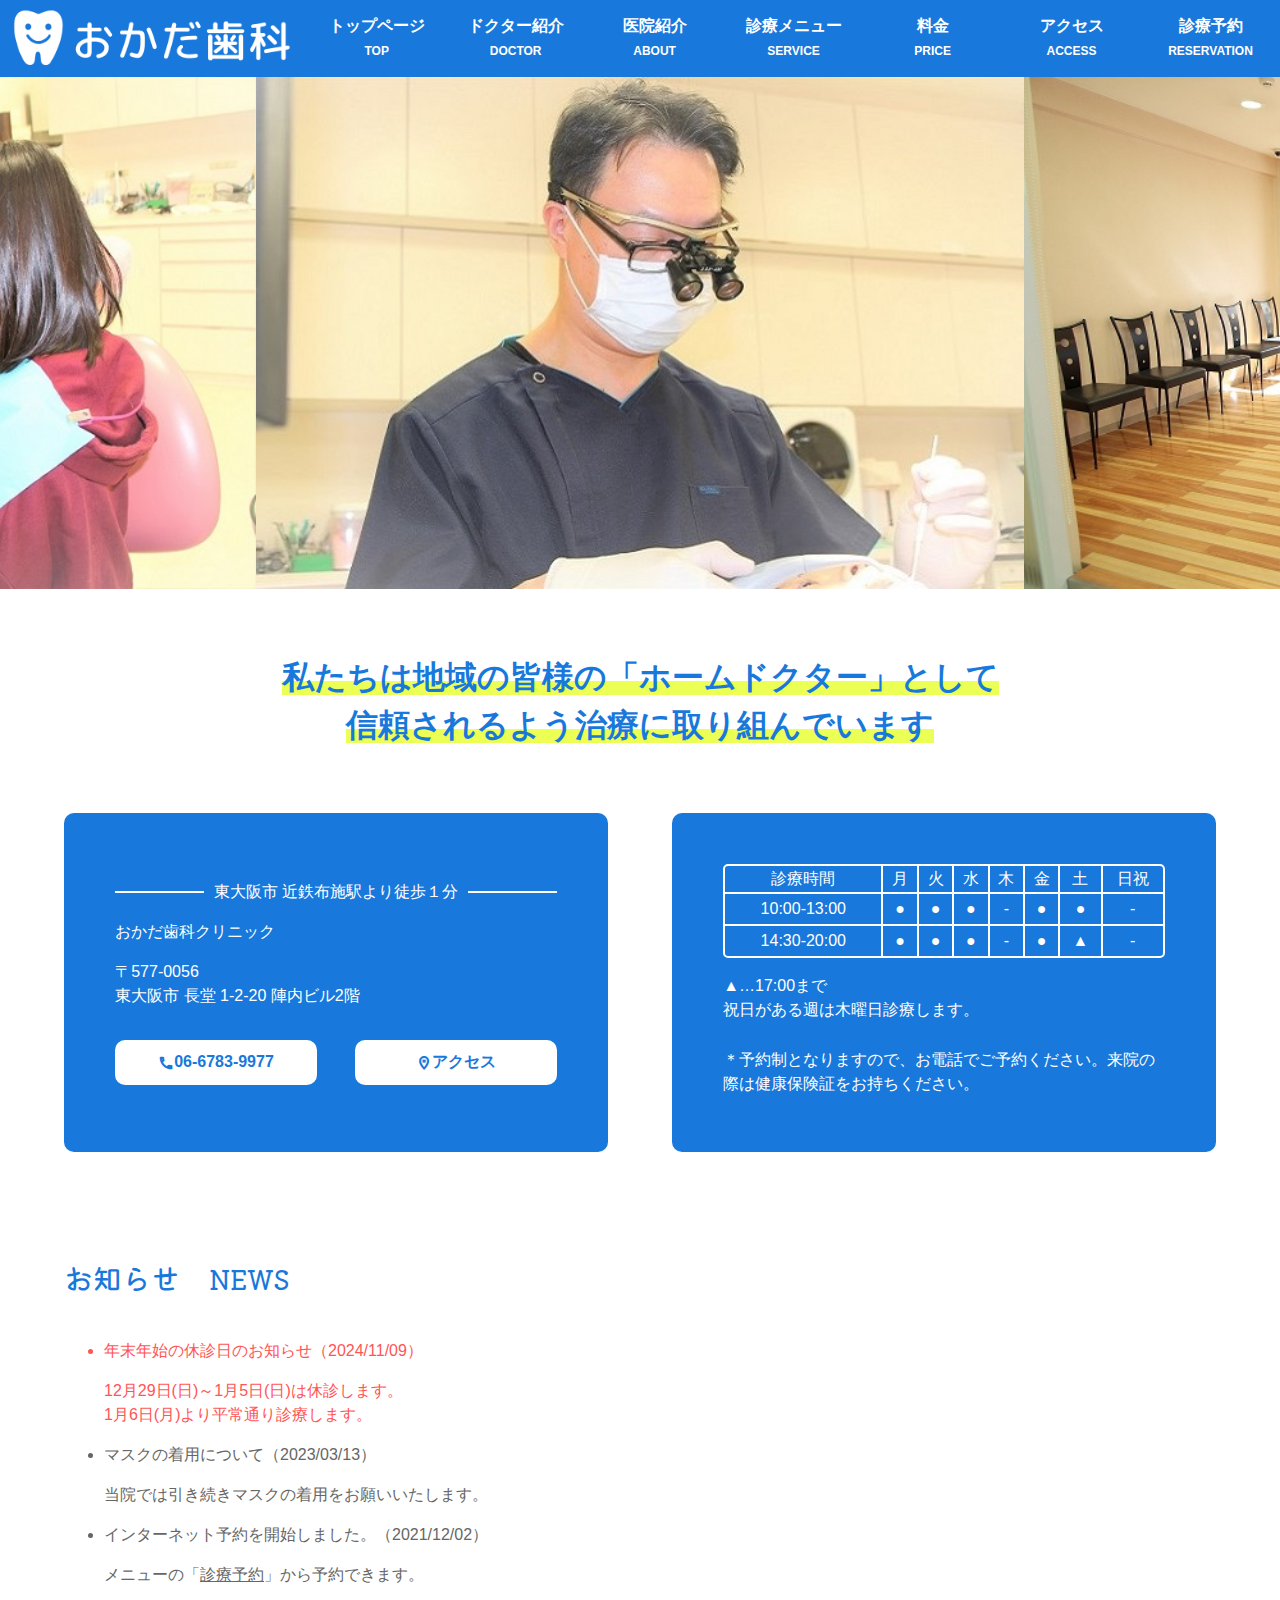
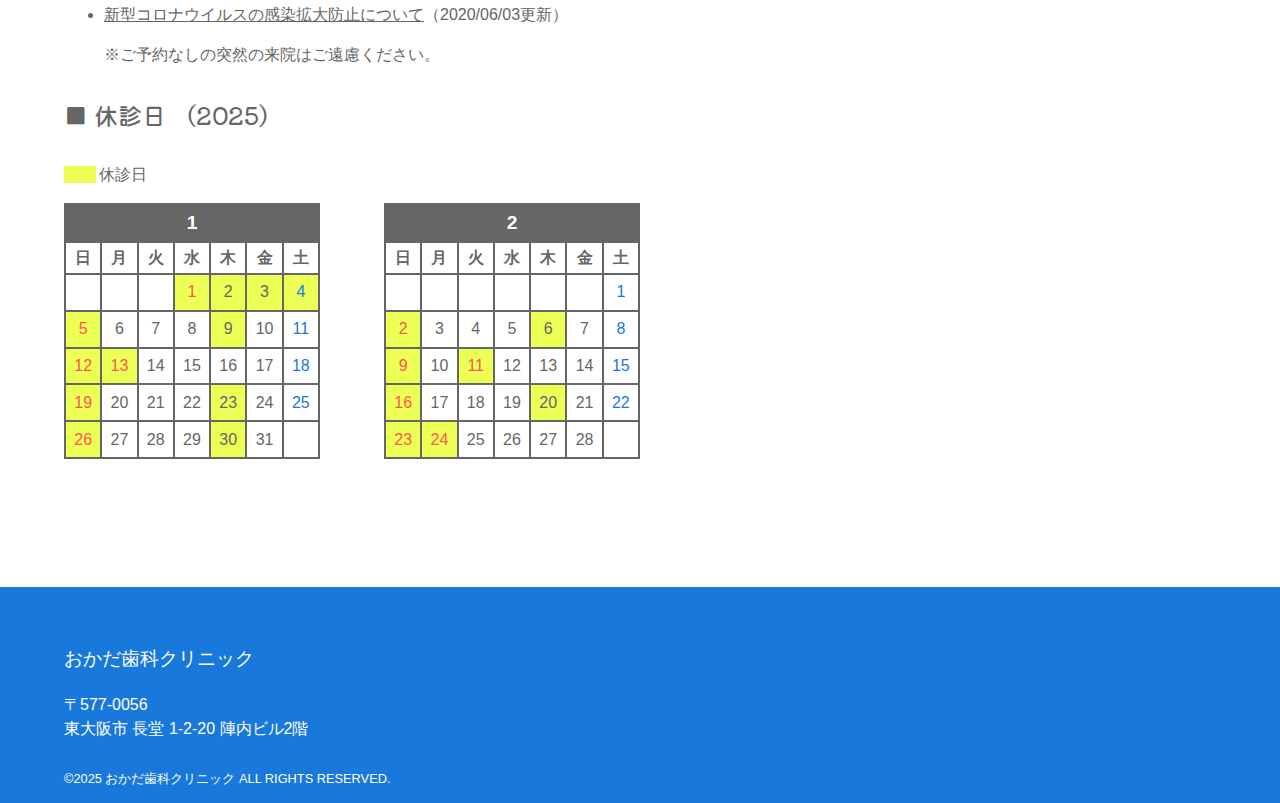
==== commit 712efc70: "update copyright" ====
--- a/dst/index.html
+++ b/dst/index.html
@@ -1,4 +1,4 @@
-<!doctype html><html lang="ja" dir="ltr" prefix="og: http://ogp.me/ns#"><head><script async src="https://www.googletagmanager.com/gtag/js?id=UA-51349924-1"></script><script>function gtag(){dataLayer.push(arguments)}window.dataLayer=window.dataLayer||[],gtag("js",new Date),gtag("config","UA-51349924-1")</script><meta charset="utf-8"><meta http-equiv="X-UA-Compatible" content="IE=edge,chrome=1"><meta name="viewport" content="width=device-width,initial-scale=1,shrink-to-fit=no"><title>東大阪市 近鉄布施駅前の歯科医院・歯医者｜おかだ歯科クリニック</title><meta name="description" content="大阪・東大阪市長堂近鉄布施駅前のおかだ歯科クリニックのホームページです。おかだ歯科クリニックでは患者さまの恐怖心や苦痛を減らすため“痛みの少ない治療”“できるだけ歯を削らずに残す治療”を心がけています。大阪・東大阪で歯のことでお悩みの方は、お気軽にご相談ください。"><meta name="format-detection" content="email=no,telephone=no,address=no"><meta name="theme-color" content="#1978db"><link rel="canonical" href="https://okada-dental.org/"><link rel="stylesheet" href="https://fonts.googleapis.com/css?family=Material+Icons+Outlined"><link rel="stylesheet" href="slick/slick.css"><link rel="stylesheet" href="slick/slick-theme.css"><link rel="preconnect" href="https://fonts.gstatic.com"><link rel="stylesheet" href="https://fonts.googleapis.com/css2?family=Kiwi+Maru:wght@400;500&amp;display=swap"><link rel="stylesheet" href="css/style.css?date=202302021322"><link rel="icon" href="img/common/favicon.ico"><link rel="apple-touch-icon" href="img/common/apple-touch-icon.png"><meta name="msapplication-TileImage" content="img/common/logo.png"><meta name="msapplication-TileColor" content="#1978db"><meta property="og:url" content="https://okada-dental.org/"><meta property="og:title" content="東大阪市 近鉄布施駅前の歯科医院・歯医者｜おかだ歯科クリニック"><meta property="og:site_name"><meta property="og:description" content="大阪・東大阪市長堂近鉄布施駅前のおかだ歯科クリニックのホームページです。おかだ歯科クリニックでは患者さまの恐怖心や苦痛を減らすため“痛みの少ない治療”“できるだけ歯を削らずに残す治療”を心がけています。大阪・東大阪で歯のことでお悩みの方は、お気軽にご相談ください。"><meta property="og:type" content="website"><meta property="og:image" content="https://okada-dental.org/img/common/ogp.jpg"><meta property="og:image:alt" content="大阪・東大阪市長堂布施駅前のおかだ歯科クリニック"><meta property="og:locale" content="ja_JP"><meta name="twitter:card" content="summary_large_image"></head><body class="top"><header class="header"><h1 class="headerLogo"><a href="index.html"><img src="img/common/logo.png" alt="大阪・東大阪市長堂布施駅前のおかだ歯科クリニック"></a></h1><nav class="headerNavSp"><ul class="headerNavSp__menu"><li class="headerNavSp__menu__item--1"><a href="tel:0667839977"></a></li><li class="headerNavSp__menu__item--2"><a href="access.html"></a></li></ul></nav><nav class="headerNavPc"><ul class="headerNavPc__menu"><li class="headerNavPc__menu__item"><a href="index.html">トップページ<br><span>TOP</span></a></li><li class="headerNavPc__menu__item"><a href="doctor.html">ドクター紹介<br><span>DOCTOR</span></a></li><li class="headerNavPc__menu__item"><a href="#">医院紹介<br><span>ABOUT</span></a><ul class="headerNavPc__menu__item__submenu"><li class="headerNavPc__menu__item__submenu__item"><a href="concept.html">医院の特徴<br><span>CONCEPT</span></a></li><li class="headerNavPc__menu__item__submenu__item"><a href="facility.html">院内紹介<br><span>FACILITY</span></a></li></ul></li><li class="headerNavPc__menu__item"><a href="#">診療メニュー<br><span>SERVICE</span></a><ul class="headerNavPc__menu__item__submenu"><li class="headerNavPc__menu__item__submenu__item"><a href="general.html">一般歯科<br><span>GENERAL</span></a></li><li class="headerNavPc__menu__item__submenu__item"><a href="perio.html">歯周病<br><span>PERIO</span></a></li><li class="headerNavPc__menu__item__submenu__item"><a href="orthodontic.html">矯正歯科<br><span>ORTHODONTIC</span></a></li><li class="headerNavPc__menu__item__submenu__item"><a href="ceramic.html">セラミック治療<br><span>CERAMIC</span></a></li><li class="headerNavPc__menu__item__submenu__item"><a href="whitening.html">ホワイトニング<br><span>WHITENING</span></a></li><li class="headerNavPc__menu__item__submenu__item"><a href="implant.html">インプラント治療<br><span>IMPLANT</span></a></li><li class="headerNavPc__menu__item__submenu__item"><a href="denture.html">入れ歯の治療<br><span>DENTURE</span></a></li></ul></li><li class="headerNavPc__menu__item"><a href="price.html">料金<br><span>PRICE</span></a></li><li class="headerNavPc__menu__item"><a href="access.html">アクセス<br><span>ACCESS</span></a></li><li class="headerNavPc__menu__item"><a href="reservation.html">診療予約<br><span>RESERVATION</span></a></li></ul></nav></header><nav class="gnav"><div class="gnavToggle"><span class="gnavToggle__btn--open"></span></div><nav class="navContent"><ul class="navContent__menu"><li class="navContent__menu__item"><a href="index.html">トップページ&emsp;<span>TOP</span></a></li><li class="navContent__menu__item"><a href="doctor.html">ドクター紹介&emsp;<span>DOCTOR</span></a></li><li class="navContent__menu__item"><a href="#">医院紹介&emsp;<span>ABOUT</span></a><ul class="navContent__menu__item__submenu"><li class="navContent__menu__item__submenu__item"><a href="concept.html">医院の特徴&emsp;<span>CONCEPT</span></a></li><li class="navContent__menu__item__submenu__item"><a href="facility.html">院内紹介&emsp;<span>FACILITY</span></a></li></ul></li><li class="navContent__menu__item"><a href="#">診療メニュー&emsp;<span>SERVICE</span></a><ul class="navContent__menu__item__submenu"><li class="navContent__menu__item__submenu__item"><a href="general.html">一般歯科&emsp;<span>GENERAL</span></a></li><li class="navContent__menu__item__submenu__item"><a href="perio.html">歯周病&emsp;<span>PERIO</span></a></li><li class="navContent__menu__item__submenu__item"><a href="orthodontic.html">矯正歯科&emsp;<span>ORTHODONTIC</span></a></li><li class="navContent__menu__item__submenu__item"><a href="ceramic.html">セラミック治療&emsp;<span>CERAMIC</span></a></li><li class="navContent__menu__item__submenu__item"><a href="whitening.html">ホワイトニング&emsp;<span>WHITENING</span></a></li><li class="navContent__menu__item__submenu__item"><a href="implant.html">インプラント治療&emsp;<span>IMPLANT</span></a></li><li class="navContent__menu__item__submenu__item"><a href="denture.html">入れ歯の治療&emsp;<span>DENTURE</span></a></li></ul></li><li class="navContent__menu__item"><a href="price.html">料金&emsp;<span>PRICE</span></a></li><li class="navContent__menu__item"><a href="access.html">アクセス&emsp;<span>ACCESS</span></a></li><li class="navContent__menu__item"><a href="reservation.html">診療予約&emsp;<span>RESERVATION</span></a></li></ul></nav></nav><main class="top__main"><div class="atf"><div class="atf__imgs"><figure><img src="img/top/hero-1.jpg" alt="治療の様子｜大阪・東大阪市長堂布施駅前のおかだ歯科クリニック"></figure><figure><img src="img/top/hero-2.jpg" alt="待合室｜大阪・東大阪市長堂布施駅前のおかだ歯科クリニック"></figure><figure><img src="img/top/hero-3.jpg" alt="カウンセリングの様子｜大阪・東大阪市長堂布施駅前のおかだ歯科クリニック"></figure></div><p class="atf__msg"><span>私たちは地域の皆様の「ホームドクター」として<br>信頼されるよう治療に取り組んでいます</span></p></div><section class="info"><div class="info__clinic"><p class="info__clinic__dir"><span>東大阪市 近鉄布施駅より徒歩１分</span></p><p class="info__clinic__name">おかだ歯科クリニック</p><p class="info__clinic__address">〒577-0056<br>東大阪市 長堂 1-2-20 陣内ビル2階</p><div class="info__clinic__btn"><p class="info__clinic__btn__tel"><a href="tel:0667839977">06-6783-9977</a></p><p class="info__clinic__btn__access"><a href="access.html">アクセス</a></p></div></div><div class="info__hours"><table class="info__hours__table"><tr><th>診療時間</th><th>月</th><th>火</th><th>水</th><th>木</th><th>金</th><th>土</th><th>日祝</th></tr><tr><th>10:00-13:00</th><td>●</td><td>●</td><td>●</td><td>&thinsp;-&thinsp;</td><td>●</td><td>●</td><td>&thinsp;-&thinsp;</td></tr><tr><th>14:30-20:00</th><td>●</td><td>●</td><td>●</td><td>&thinsp;-&thinsp;</td><td>●</td><td>▲</td><td>&thinsp;-&thinsp;</td></tr></table><p class="info__hours__attent">▲…17:00まで<br>祝日がある週は木曜日診療します。</p><p class="info__hours__reserv">＊予約制となりますので、お電話でご予約ください。来院の際は健康保険証をお持ちください。</p></div></section><section class="news"><h2 class="ttl--1">お知らせ&emsp;<span>NEWS</span></h2><ul class="news__item"><li class="c--red">年末年始の休診日のお知らせ（2024/11/09）<p>12月29日(日)～1月5日(日)は休診します。<br>1月6日(月)より平常通り診療します。</p></li><li>マスクの着用について（2023/03/13）<p>当院では引き続きマスクの着用をお願いいたします。</p></li><li>インターネット予約を開始しました。（2021/12/02）<p>メニューの「<a href="reservation.html">診療予約</a>」から予約できます。</p></li><li><a href="covid19.html">新型コロナウイルスの感染拡大防止について</a>（2020/06/03更新）<p>※ご予約なしの突然の来院はご遠慮ください。</p></li></ul><h3 class="ttl--2"><span>■&ensp;休診日&ensp;（2025）</span></h3><p class="news__color"><span class="closed">&emsp;&emsp;</span>&thinsp;休診日</p><div class="news__cal"><table class="news__cal__table"><tr class="news__cal__table__m"><th colspan="7">1</th></tr><tr class="news__cal__table__dH"><th>日</th><th>月</th><th>火</th><th>水</th><th>木</th><th>金</th><th>土</th></tr><tr class="news__cal__table__d"><td class="empty">&thinsp;</td><td>&thinsp;</td><td>&thinsp;</td><td class="holiday">1</td><td class="closed">2</td><td class="closed">3</td><td class="closed">4</td></tr><tr class="news__cal__table__d"><td>5</td><td>6</td><td>7</td><td>8</td><td class="closed">9</td><td>10</td><td>11</td></tr><tr class="news__cal__table__d"><td>12</td><td class="holiday">13</td><td>14</td><td>15</td><td>16</td><td>17</td><td>18</td></tr><tr class="news__cal__table__d"><td>19</td><td>20</td><td>21</td><td>22</td><td class="closed">23</td><td>24</td><td>25</td></tr><tr class="news__cal__table__d"><td>26</td><td>27</td><td>28</td><td>29</td><td class="closed">30</td><td>31</td><td>&thinsp;</td></tr></table><table class="news__cal__table"><tr class="news__cal__table__m"><th colspan="7">2</th></tr><tr class="news__cal__table__dH"><th>日</th><th>月</th><th>火</th><th>水</th><th>木</th><th>金</th><th>土</th></tr><tr class="news__cal__table__d"><td class="empty">&thinsp;</td><td>&thinsp;</td><td>&thinsp;</td><td>&thinsp;</td><td>&thinsp;</td><td>&thinsp;</td><td>1</td></tr><tr class="news__cal__table__d"><td>2</td><td>3</td><td>4</td><td>5</td><td class="closed">6</td><td>7</td><td>8</td></tr><tr class="news__cal__table__d"><td>9</td><td>10</td><td class="holiday">11</td><td>12</td><td>13</td><td>14</td><td>15</td></tr><tr class="news__cal__table__d"><td>16</td><td>17</td><td>18</td><td>19</td><td class="closed">20</td><td>21</td><td>22</td></tr><tr class="news__cal__table__d"><td>23</td><td class="holiday">24</td><td>25</td><td>26</td><td>27</td><td>28</td><td>&thinsp;</td></tr></table></div></section></main><footer class="footer"><p class="footer__name">おかだ歯科クリニック</p><p class="footer__address">〒577-0056<br>東大阪市 長堂 1-2-20 陣内ビル2階</p><small class="footer__copyright">&copy;2024 おかだ歯科クリニック ALL RIGHTS RESERVED.</small></footer><script src="https://ajax.googleapis.com/ajax/libs/jquery/3.6.0/jquery.min.js"></script><script src="slick/slick.min.js"></script><script src="js/nav.js"></script><script src="js/carousel.js"></script><script type="application/ld+json">{
+<!doctype html><html lang="ja" dir="ltr" prefix="og: http://ogp.me/ns#"><head><script async src="https://www.googletagmanager.com/gtag/js?id=UA-51349924-1"></script><script>function gtag(){dataLayer.push(arguments)}window.dataLayer=window.dataLayer||[],gtag("js",new Date),gtag("config","UA-51349924-1")</script><meta charset="utf-8"><meta http-equiv="X-UA-Compatible" content="IE=edge,chrome=1"><meta name="viewport" content="width=device-width,initial-scale=1,shrink-to-fit=no"><title>東大阪市 近鉄布施駅前の歯科医院・歯医者｜おかだ歯科クリニック</title><meta name="description" content="大阪・東大阪市長堂近鉄布施駅前のおかだ歯科クリニックのホームページです。おかだ歯科クリニックでは患者さまの恐怖心や苦痛を減らすため“痛みの少ない治療”“できるだけ歯を削らずに残す治療”を心がけています。大阪・東大阪で歯のことでお悩みの方は、お気軽にご相談ください。"><meta name="format-detection" content="email=no,telephone=no,address=no"><meta name="theme-color" content="#1978db"><link rel="canonical" href="https://okada-dental.org/"><link rel="stylesheet" href="https://fonts.googleapis.com/css?family=Material+Icons+Outlined"><link rel="stylesheet" href="slick/slick.css"><link rel="stylesheet" href="slick/slick-theme.css"><link rel="preconnect" href="https://fonts.gstatic.com"><link rel="stylesheet" href="https://fonts.googleapis.com/css2?family=Kiwi+Maru:wght@400;500&amp;display=swap"><link rel="stylesheet" href="css/style.css?date=202302021322"><link rel="icon" href="img/common/favicon.ico"><link rel="apple-touch-icon" href="img/common/apple-touch-icon.png"><meta name="msapplication-TileImage" content="img/common/logo.png"><meta name="msapplication-TileColor" content="#1978db"><meta property="og:url" content="https://okada-dental.org/"><meta property="og:title" content="東大阪市 近鉄布施駅前の歯科医院・歯医者｜おかだ歯科クリニック"><meta property="og:site_name"><meta property="og:description" content="大阪・東大阪市長堂近鉄布施駅前のおかだ歯科クリニックのホームページです。おかだ歯科クリニックでは患者さまの恐怖心や苦痛を減らすため“痛みの少ない治療”“できるだけ歯を削らずに残す治療”を心がけています。大阪・東大阪で歯のことでお悩みの方は、お気軽にご相談ください。"><meta property="og:type" content="website"><meta property="og:image" content="https://okada-dental.org/img/common/ogp.jpg"><meta property="og:image:alt" content="大阪・東大阪市長堂布施駅前のおかだ歯科クリニック"><meta property="og:locale" content="ja_JP"><meta name="twitter:card" content="summary_large_image"></head><body class="top"><header class="header"><h1 class="headerLogo"><a href="index.html"><img src="img/common/logo.png" alt="大阪・東大阪市長堂布施駅前のおかだ歯科クリニック"></a></h1><nav class="headerNavSp"><ul class="headerNavSp__menu"><li class="headerNavSp__menu__item--1"><a href="tel:0667839977"></a></li><li class="headerNavSp__menu__item--2"><a href="access.html"></a></li></ul></nav><nav class="headerNavPc"><ul class="headerNavPc__menu"><li class="headerNavPc__menu__item"><a href="index.html">トップページ<br><span>TOP</span></a></li><li class="headerNavPc__menu__item"><a href="doctor.html">ドクター紹介<br><span>DOCTOR</span></a></li><li class="headerNavPc__menu__item"><a href="#">医院紹介<br><span>ABOUT</span></a><ul class="headerNavPc__menu__item__submenu"><li class="headerNavPc__menu__item__submenu__item"><a href="concept.html">医院の特徴<br><span>CONCEPT</span></a></li><li class="headerNavPc__menu__item__submenu__item"><a href="facility.html">院内紹介<br><span>FACILITY</span></a></li></ul></li><li class="headerNavPc__menu__item"><a href="#">診療メニュー<br><span>SERVICE</span></a><ul class="headerNavPc__menu__item__submenu"><li class="headerNavPc__menu__item__submenu__item"><a href="general.html">一般歯科<br><span>GENERAL</span></a></li><li class="headerNavPc__menu__item__submenu__item"><a href="perio.html">歯周病<br><span>PERIO</span></a></li><li class="headerNavPc__menu__item__submenu__item"><a href="orthodontic.html">矯正歯科<br><span>ORTHODONTIC</span></a></li><li class="headerNavPc__menu__item__submenu__item"><a href="ceramic.html">セラミック治療<br><span>CERAMIC</span></a></li><li class="headerNavPc__menu__item__submenu__item"><a href="whitening.html">ホワイトニング<br><span>WHITENING</span></a></li><li class="headerNavPc__menu__item__submenu__item"><a href="implant.html">インプラント治療<br><span>IMPLANT</span></a></li><li class="headerNavPc__menu__item__submenu__item"><a href="denture.html">入れ歯の治療<br><span>DENTURE</span></a></li></ul></li><li class="headerNavPc__menu__item"><a href="price.html">料金<br><span>PRICE</span></a></li><li class="headerNavPc__menu__item"><a href="access.html">アクセス<br><span>ACCESS</span></a></li><li class="headerNavPc__menu__item"><a href="reservation.html">診療予約<br><span>RESERVATION</span></a></li></ul></nav></header><nav class="gnav"><div class="gnavToggle"><span class="gnavToggle__btn--open"></span></div><nav class="navContent"><ul class="navContent__menu"><li class="navContent__menu__item"><a href="index.html">トップページ&emsp;<span>TOP</span></a></li><li class="navContent__menu__item"><a href="doctor.html">ドクター紹介&emsp;<span>DOCTOR</span></a></li><li class="navContent__menu__item"><a href="#">医院紹介&emsp;<span>ABOUT</span></a><ul class="navContent__menu__item__submenu"><li class="navContent__menu__item__submenu__item"><a href="concept.html">医院の特徴&emsp;<span>CONCEPT</span></a></li><li class="navContent__menu__item__submenu__item"><a href="facility.html">院内紹介&emsp;<span>FACILITY</span></a></li></ul></li><li class="navContent__menu__item"><a href="#">診療メニュー&emsp;<span>SERVICE</span></a><ul class="navContent__menu__item__submenu"><li class="navContent__menu__item__submenu__item"><a href="general.html">一般歯科&emsp;<span>GENERAL</span></a></li><li class="navContent__menu__item__submenu__item"><a href="perio.html">歯周病&emsp;<span>PERIO</span></a></li><li class="navContent__menu__item__submenu__item"><a href="orthodontic.html">矯正歯科&emsp;<span>ORTHODONTIC</span></a></li><li class="navContent__menu__item__submenu__item"><a href="ceramic.html">セラミック治療&emsp;<span>CERAMIC</span></a></li><li class="navContent__menu__item__submenu__item"><a href="whitening.html">ホワイトニング&emsp;<span>WHITENING</span></a></li><li class="navContent__menu__item__submenu__item"><a href="implant.html">インプラント治療&emsp;<span>IMPLANT</span></a></li><li class="navContent__menu__item__submenu__item"><a href="denture.html">入れ歯の治療&emsp;<span>DENTURE</span></a></li></ul></li><li class="navContent__menu__item"><a href="price.html">料金&emsp;<span>PRICE</span></a></li><li class="navContent__menu__item"><a href="access.html">アクセス&emsp;<span>ACCESS</span></a></li><li class="navContent__menu__item"><a href="reservation.html">診療予約&emsp;<span>RESERVATION</span></a></li></ul></nav></nav><main class="top__main"><div class="atf"><div class="atf__imgs"><figure><img src="img/top/hero-1.jpg" alt="治療の様子｜大阪・東大阪市長堂布施駅前のおかだ歯科クリニック"></figure><figure><img src="img/top/hero-2.jpg" alt="待合室｜大阪・東大阪市長堂布施駅前のおかだ歯科クリニック"></figure><figure><img src="img/top/hero-3.jpg" alt="カウンセリングの様子｜大阪・東大阪市長堂布施駅前のおかだ歯科クリニック"></figure></div><p class="atf__msg"><span>私たちは地域の皆様の「ホームドクター」として<br>信頼されるよう治療に取り組んでいます</span></p></div><section class="info"><div class="info__clinic"><p class="info__clinic__dir"><span>東大阪市 近鉄布施駅より徒歩１分</span></p><p class="info__clinic__name">おかだ歯科クリニック</p><p class="info__clinic__address">〒577-0056<br>東大阪市 長堂 1-2-20 陣内ビル2階</p><div class="info__clinic__btn"><p class="info__clinic__btn__tel"><a href="tel:0667839977">06-6783-9977</a></p><p class="info__clinic__btn__access"><a href="access.html">アクセス</a></p></div></div><div class="info__hours"><table class="info__hours__table"><tr><th>診療時間</th><th>月</th><th>火</th><th>水</th><th>木</th><th>金</th><th>土</th><th>日祝</th></tr><tr><th>10:00-13:00</th><td>●</td><td>●</td><td>●</td><td>&thinsp;-&thinsp;</td><td>●</td><td>●</td><td>&thinsp;-&thinsp;</td></tr><tr><th>14:30-20:00</th><td>●</td><td>●</td><td>●</td><td>&thinsp;-&thinsp;</td><td>●</td><td>▲</td><td>&thinsp;-&thinsp;</td></tr></table><p class="info__hours__attent">▲…17:00まで<br>祝日がある週は木曜日診療します。</p><p class="info__hours__reserv">＊予約制となりますので、お電話でご予約ください。来院の際は健康保険証をお持ちください。</p></div></section><section class="news"><h2 class="ttl--1">お知らせ&emsp;<span>NEWS</span></h2><ul class="news__item"><li class="c--red">年末年始の休診日のお知らせ（2024/11/09）<p>12月29日(日)～1月5日(日)は休診します。<br>1月6日(月)より平常通り診療します。</p></li><li>マスクの着用について（2023/03/13）<p>当院では引き続きマスクの着用をお願いいたします。</p></li><li>インターネット予約を開始しました。（2021/12/02）<p>メニューの「<a href="reservation.html">診療予約</a>」から予約できます。</p></li><li><a href="covid19.html">新型コロナウイルスの感染拡大防止について</a>（2020/06/03更新）<p>※ご予約なしの突然の来院はご遠慮ください。</p></li></ul><h3 class="ttl--2"><span>■&ensp;休診日&ensp;（2025）</span></h3><p class="news__color"><span class="closed">&emsp;&emsp;</span>&thinsp;休診日</p><div class="news__cal"><table class="news__cal__table"><tr class="news__cal__table__m"><th colspan="7">1</th></tr><tr class="news__cal__table__dH"><th>日</th><th>月</th><th>火</th><th>水</th><th>木</th><th>金</th><th>土</th></tr><tr class="news__cal__table__d"><td class="empty">&thinsp;</td><td>&thinsp;</td><td>&thinsp;</td><td class="holiday">1</td><td class="closed">2</td><td class="closed">3</td><td class="closed">4</td></tr><tr class="news__cal__table__d"><td>5</td><td>6</td><td>7</td><td>8</td><td class="closed">9</td><td>10</td><td>11</td></tr><tr class="news__cal__table__d"><td>12</td><td class="holiday">13</td><td>14</td><td>15</td><td>16</td><td>17</td><td>18</td></tr><tr class="news__cal__table__d"><td>19</td><td>20</td><td>21</td><td>22</td><td class="closed">23</td><td>24</td><td>25</td></tr><tr class="news__cal__table__d"><td>26</td><td>27</td><td>28</td><td>29</td><td class="closed">30</td><td>31</td><td>&thinsp;</td></tr></table><table class="news__cal__table"><tr class="news__cal__table__m"><th colspan="7">2</th></tr><tr class="news__cal__table__dH"><th>日</th><th>月</th><th>火</th><th>水</th><th>木</th><th>金</th><th>土</th></tr><tr class="news__cal__table__d"><td class="empty">&thinsp;</td><td>&thinsp;</td><td>&thinsp;</td><td>&thinsp;</td><td>&thinsp;</td><td>&thinsp;</td><td>1</td></tr><tr class="news__cal__table__d"><td>2</td><td>3</td><td>4</td><td>5</td><td class="closed">6</td><td>7</td><td>8</td></tr><tr class="news__cal__table__d"><td>9</td><td>10</td><td class="holiday">11</td><td>12</td><td>13</td><td>14</td><td>15</td></tr><tr class="news__cal__table__d"><td>16</td><td>17</td><td>18</td><td>19</td><td class="closed">20</td><td>21</td><td>22</td></tr><tr class="news__cal__table__d"><td>23</td><td class="holiday">24</td><td>25</td><td>26</td><td>27</td><td>28</td><td>&thinsp;</td></tr></table></div></section></main><footer class="footer"><p class="footer__name">おかだ歯科クリニック</p><p class="footer__address">〒577-0056<br>東大阪市 長堂 1-2-20 陣内ビル2階</p><small class="footer__copyright">&copy;2025 おかだ歯科クリニック ALL RIGHTS RESERVED.</small></footer><script src="https://ajax.googleapis.com/ajax/libs/jquery/3.6.0/jquery.min.js"></script><script src="slick/slick.min.js"></script><script src="js/nav.js"></script><script src="js/carousel.js"></script><script type="application/ld+json">{
         "@context": "https://schema.org",
         "@type": "Dentist",
         "description": "大阪・東大阪市長堂近鉄布施駅前のおかだ歯科クリニックのホームページです。おかだ歯科クリニックでは患者さまの恐怖心や苦痛を減らすため“痛みの少ない治療”“できるだけ歯を削らずに残す治療”を心がけています。大阪・東大阪で歯のことでお悩みの方は、お気軽にご相談ください。",
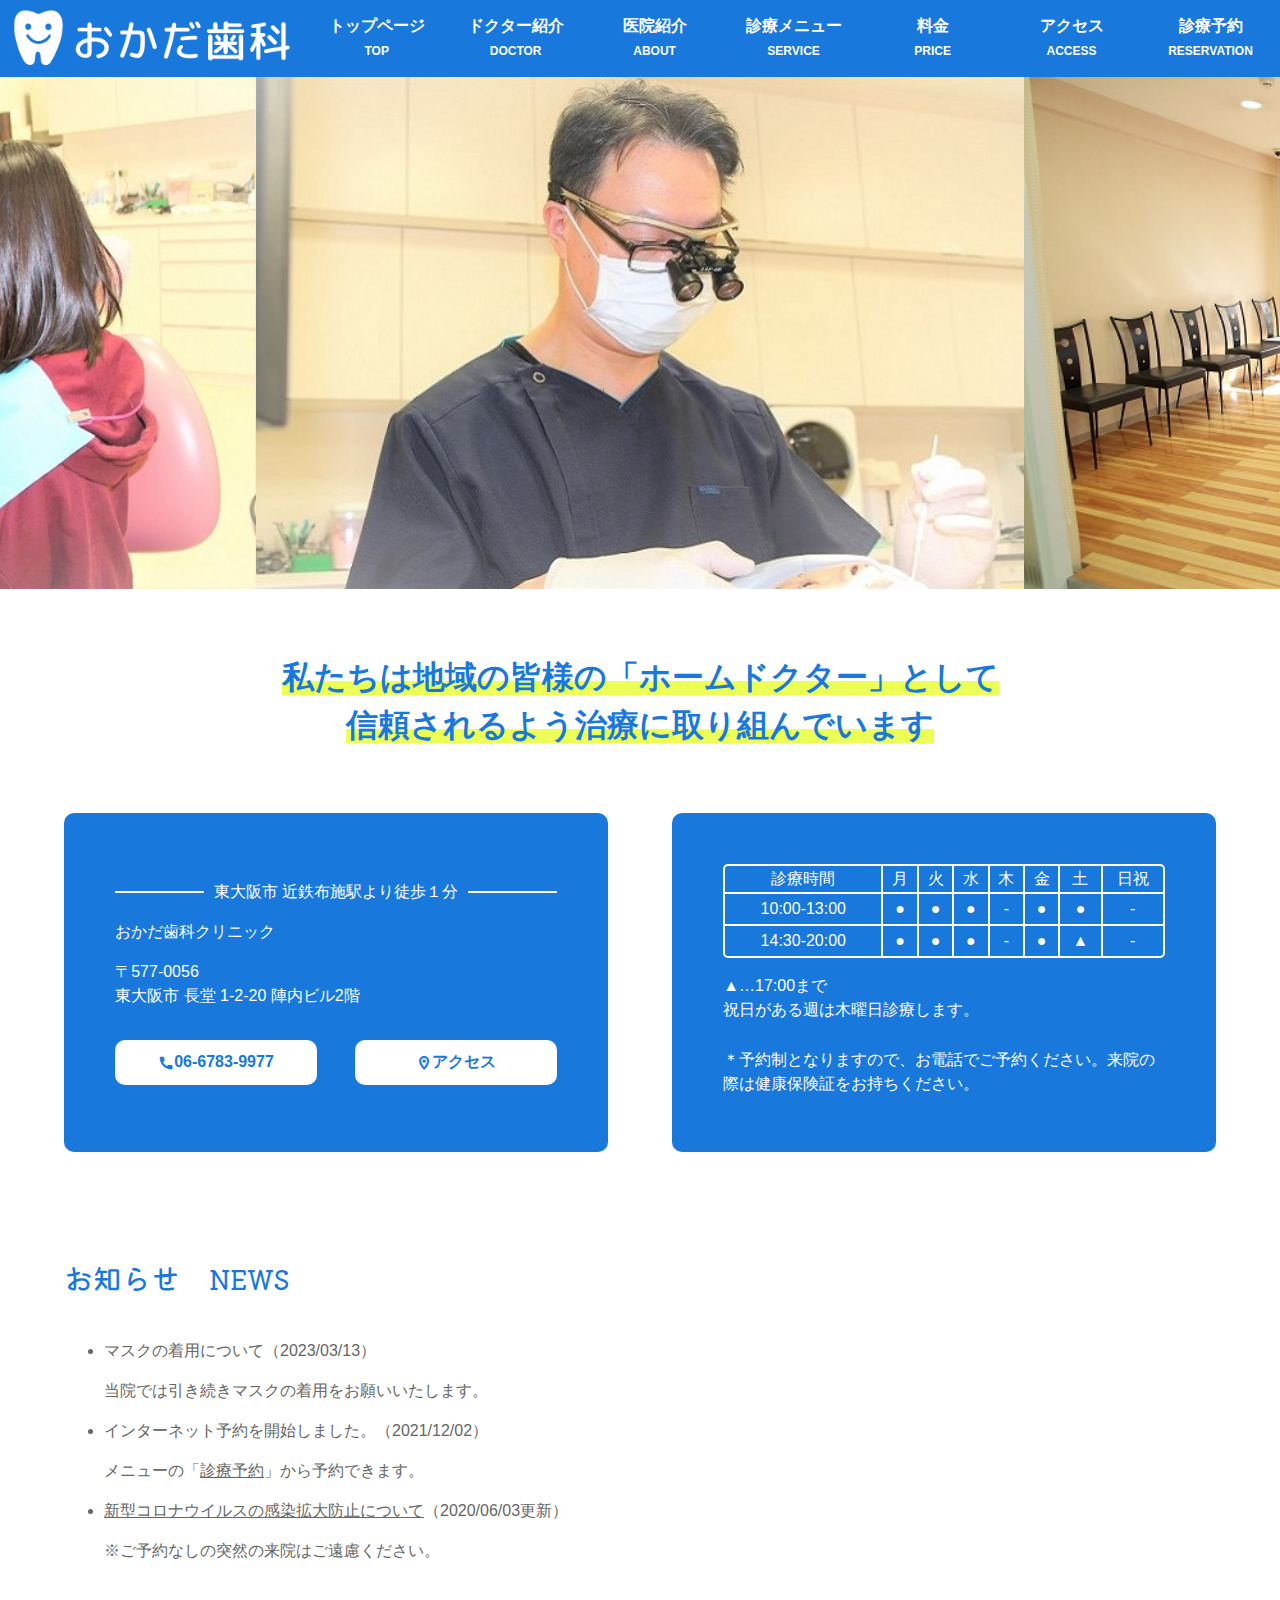
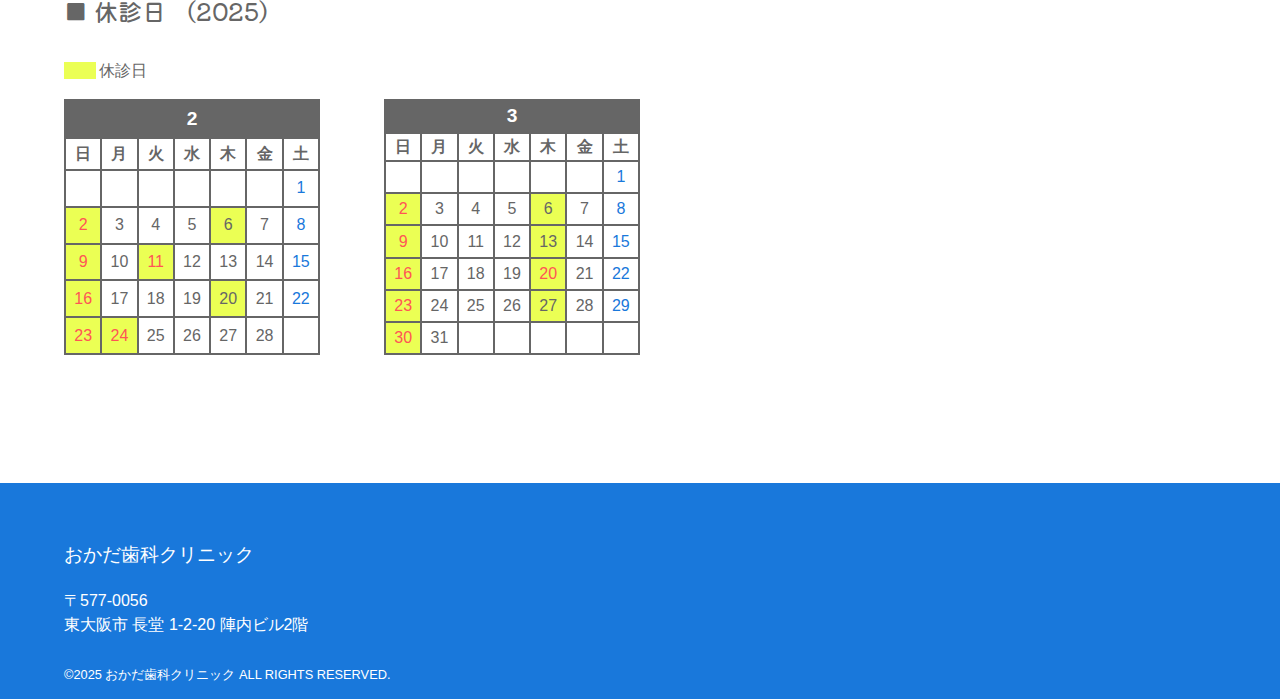
==== commit 182c2191: "March 2025" ====
--- a/dst/index.html
+++ b/dst/index.html
@@ -1,4 +1,4 @@
-<!doctype html><html lang="ja" dir="ltr" prefix="og: http://ogp.me/ns#"><head><script async src="https://www.googletagmanager.com/gtag/js?id=UA-51349924-1"></script><script>function gtag(){dataLayer.push(arguments)}window.dataLayer=window.dataLayer||[],gtag("js",new Date),gtag("config","UA-51349924-1")</script><meta charset="utf-8"><meta http-equiv="X-UA-Compatible" content="IE=edge,chrome=1"><meta name="viewport" content="width=device-width,initial-scale=1,shrink-to-fit=no"><title>東大阪市 近鉄布施駅前の歯科医院・歯医者｜おかだ歯科クリニック</title><meta name="description" content="大阪・東大阪市長堂近鉄布施駅前のおかだ歯科クリニックのホームページです。おかだ歯科クリニックでは患者さまの恐怖心や苦痛を減らすため“痛みの少ない治療”“できるだけ歯を削らずに残す治療”を心がけています。大阪・東大阪で歯のことでお悩みの方は、お気軽にご相談ください。"><meta name="format-detection" content="email=no,telephone=no,address=no"><meta name="theme-color" content="#1978db"><link rel="canonical" href="https://okada-dental.org/"><link rel="stylesheet" href="https://fonts.googleapis.com/css?family=Material+Icons+Outlined"><link rel="stylesheet" href="slick/slick.css"><link rel="stylesheet" href="slick/slick-theme.css"><link rel="preconnect" href="https://fonts.gstatic.com"><link rel="stylesheet" href="https://fonts.googleapis.com/css2?family=Kiwi+Maru:wght@400;500&amp;display=swap"><link rel="stylesheet" href="css/style.css?date=202302021322"><link rel="icon" href="img/common/favicon.ico"><link rel="apple-touch-icon" href="img/common/apple-touch-icon.png"><meta name="msapplication-TileImage" content="img/common/logo.png"><meta name="msapplication-TileColor" content="#1978db"><meta property="og:url" content="https://okada-dental.org/"><meta property="og:title" content="東大阪市 近鉄布施駅前の歯科医院・歯医者｜おかだ歯科クリニック"><meta property="og:site_name"><meta property="og:description" content="大阪・東大阪市長堂近鉄布施駅前のおかだ歯科クリニックのホームページです。おかだ歯科クリニックでは患者さまの恐怖心や苦痛を減らすため“痛みの少ない治療”“できるだけ歯を削らずに残す治療”を心がけています。大阪・東大阪で歯のことでお悩みの方は、お気軽にご相談ください。"><meta property="og:type" content="website"><meta property="og:image" content="https://okada-dental.org/img/common/ogp.jpg"><meta property="og:image:alt" content="大阪・東大阪市長堂布施駅前のおかだ歯科クリニック"><meta property="og:locale" content="ja_JP"><meta name="twitter:card" content="summary_large_image"></head><body class="top"><header class="header"><h1 class="headerLogo"><a href="index.html"><img src="img/common/logo.png" alt="大阪・東大阪市長堂布施駅前のおかだ歯科クリニック"></a></h1><nav class="headerNavSp"><ul class="headerNavSp__menu"><li class="headerNavSp__menu__item--1"><a href="tel:0667839977"></a></li><li class="headerNavSp__menu__item--2"><a href="access.html"></a></li></ul></nav><nav class="headerNavPc"><ul class="headerNavPc__menu"><li class="headerNavPc__menu__item"><a href="index.html">トップページ<br><span>TOP</span></a></li><li class="headerNavPc__menu__item"><a href="doctor.html">ドクター紹介<br><span>DOCTOR</span></a></li><li class="headerNavPc__menu__item"><a href="#">医院紹介<br><span>ABOUT</span></a><ul class="headerNavPc__menu__item__submenu"><li class="headerNavPc__menu__item__submenu__item"><a href="concept.html">医院の特徴<br><span>CONCEPT</span></a></li><li class="headerNavPc__menu__item__submenu__item"><a href="facility.html">院内紹介<br><span>FACILITY</span></a></li></ul></li><li class="headerNavPc__menu__item"><a href="#">診療メニュー<br><span>SERVICE</span></a><ul class="headerNavPc__menu__item__submenu"><li class="headerNavPc__menu__item__submenu__item"><a href="general.html">一般歯科<br><span>GENERAL</span></a></li><li class="headerNavPc__menu__item__submenu__item"><a href="perio.html">歯周病<br><span>PERIO</span></a></li><li class="headerNavPc__menu__item__submenu__item"><a href="orthodontic.html">矯正歯科<br><span>ORTHODONTIC</span></a></li><li class="headerNavPc__menu__item__submenu__item"><a href="ceramic.html">セラミック治療<br><span>CERAMIC</span></a></li><li class="headerNavPc__menu__item__submenu__item"><a href="whitening.html">ホワイトニング<br><span>WHITENING</span></a></li><li class="headerNavPc__menu__item__submenu__item"><a href="implant.html">インプラント治療<br><span>IMPLANT</span></a></li><li class="headerNavPc__menu__item__submenu__item"><a href="denture.html">入れ歯の治療<br><span>DENTURE</span></a></li></ul></li><li class="headerNavPc__menu__item"><a href="price.html">料金<br><span>PRICE</span></a></li><li class="headerNavPc__menu__item"><a href="access.html">アクセス<br><span>ACCESS</span></a></li><li class="headerNavPc__menu__item"><a href="reservation.html">診療予約<br><span>RESERVATION</span></a></li></ul></nav></header><nav class="gnav"><div class="gnavToggle"><span class="gnavToggle__btn--open"></span></div><nav class="navContent"><ul class="navContent__menu"><li class="navContent__menu__item"><a href="index.html">トップページ&emsp;<span>TOP</span></a></li><li class="navContent__menu__item"><a href="doctor.html">ドクター紹介&emsp;<span>DOCTOR</span></a></li><li class="navContent__menu__item"><a href="#">医院紹介&emsp;<span>ABOUT</span></a><ul class="navContent__menu__item__submenu"><li class="navContent__menu__item__submenu__item"><a href="concept.html">医院の特徴&emsp;<span>CONCEPT</span></a></li><li class="navContent__menu__item__submenu__item"><a href="facility.html">院内紹介&emsp;<span>FACILITY</span></a></li></ul></li><li class="navContent__menu__item"><a href="#">診療メニュー&emsp;<span>SERVICE</span></a><ul class="navContent__menu__item__submenu"><li class="navContent__menu__item__submenu__item"><a href="general.html">一般歯科&emsp;<span>GENERAL</span></a></li><li class="navContent__menu__item__submenu__item"><a href="perio.html">歯周病&emsp;<span>PERIO</span></a></li><li class="navContent__menu__item__submenu__item"><a href="orthodontic.html">矯正歯科&emsp;<span>ORTHODONTIC</span></a></li><li class="navContent__menu__item__submenu__item"><a href="ceramic.html">セラミック治療&emsp;<span>CERAMIC</span></a></li><li class="navContent__menu__item__submenu__item"><a href="whitening.html">ホワイトニング&emsp;<span>WHITENING</span></a></li><li class="navContent__menu__item__submenu__item"><a href="implant.html">インプラント治療&emsp;<span>IMPLANT</span></a></li><li class="navContent__menu__item__submenu__item"><a href="denture.html">入れ歯の治療&emsp;<span>DENTURE</span></a></li></ul></li><li class="navContent__menu__item"><a href="price.html">料金&emsp;<span>PRICE</span></a></li><li class="navContent__menu__item"><a href="access.html">アクセス&emsp;<span>ACCESS</span></a></li><li class="navContent__menu__item"><a href="reservation.html">診療予約&emsp;<span>RESERVATION</span></a></li></ul></nav></nav><main class="top__main"><div class="atf"><div class="atf__imgs"><figure><img src="img/top/hero-1.jpg" alt="治療の様子｜大阪・東大阪市長堂布施駅前のおかだ歯科クリニック"></figure><figure><img src="img/top/hero-2.jpg" alt="待合室｜大阪・東大阪市長堂布施駅前のおかだ歯科クリニック"></figure><figure><img src="img/top/hero-3.jpg" alt="カウンセリングの様子｜大阪・東大阪市長堂布施駅前のおかだ歯科クリニック"></figure></div><p class="atf__msg"><span>私たちは地域の皆様の「ホームドクター」として<br>信頼されるよう治療に取り組んでいます</span></p></div><section class="info"><div class="info__clinic"><p class="info__clinic__dir"><span>東大阪市 近鉄布施駅より徒歩１分</span></p><p class="info__clinic__name">おかだ歯科クリニック</p><p class="info__clinic__address">〒577-0056<br>東大阪市 長堂 1-2-20 陣内ビル2階</p><div class="info__clinic__btn"><p class="info__clinic__btn__tel"><a href="tel:0667839977">06-6783-9977</a></p><p class="info__clinic__btn__access"><a href="access.html">アクセス</a></p></div></div><div class="info__hours"><table class="info__hours__table"><tr><th>診療時間</th><th>月</th><th>火</th><th>水</th><th>木</th><th>金</th><th>土</th><th>日祝</th></tr><tr><th>10:00-13:00</th><td>●</td><td>●</td><td>●</td><td>&thinsp;-&thinsp;</td><td>●</td><td>●</td><td>&thinsp;-&thinsp;</td></tr><tr><th>14:30-20:00</th><td>●</td><td>●</td><td>●</td><td>&thinsp;-&thinsp;</td><td>●</td><td>▲</td><td>&thinsp;-&thinsp;</td></tr></table><p class="info__hours__attent">▲…17:00まで<br>祝日がある週は木曜日診療します。</p><p class="info__hours__reserv">＊予約制となりますので、お電話でご予約ください。来院の際は健康保険証をお持ちください。</p></div></section><section class="news"><h2 class="ttl--1">お知らせ&emsp;<span>NEWS</span></h2><ul class="news__item"><li class="c--red">年末年始の休診日のお知らせ（2024/11/09）<p>12月29日(日)～1月5日(日)は休診します。<br>1月6日(月)より平常通り診療します。</p></li><li>マスクの着用について（2023/03/13）<p>当院では引き続きマスクの着用をお願いいたします。</p></li><li>インターネット予約を開始しました。（2021/12/02）<p>メニューの「<a href="reservation.html">診療予約</a>」から予約できます。</p></li><li><a href="covid19.html">新型コロナウイルスの感染拡大防止について</a>（2020/06/03更新）<p>※ご予約なしの突然の来院はご遠慮ください。</p></li></ul><h3 class="ttl--2"><span>■&ensp;休診日&ensp;（2025）</span></h3><p class="news__color"><span class="closed">&emsp;&emsp;</span>&thinsp;休診日</p><div class="news__cal"><table class="news__cal__table"><tr class="news__cal__table__m"><th colspan="7">1</th></tr><tr class="news__cal__table__dH"><th>日</th><th>月</th><th>火</th><th>水</th><th>木</th><th>金</th><th>土</th></tr><tr class="news__cal__table__d"><td class="empty">&thinsp;</td><td>&thinsp;</td><td>&thinsp;</td><td class="holiday">1</td><td class="closed">2</td><td class="closed">3</td><td class="closed">4</td></tr><tr class="news__cal__table__d"><td>5</td><td>6</td><td>7</td><td>8</td><td class="closed">9</td><td>10</td><td>11</td></tr><tr class="news__cal__table__d"><td>12</td><td class="holiday">13</td><td>14</td><td>15</td><td>16</td><td>17</td><td>18</td></tr><tr class="news__cal__table__d"><td>19</td><td>20</td><td>21</td><td>22</td><td class="closed">23</td><td>24</td><td>25</td></tr><tr class="news__cal__table__d"><td>26</td><td>27</td><td>28</td><td>29</td><td class="closed">30</td><td>31</td><td>&thinsp;</td></tr></table><table class="news__cal__table"><tr class="news__cal__table__m"><th colspan="7">2</th></tr><tr class="news__cal__table__dH"><th>日</th><th>月</th><th>火</th><th>水</th><th>木</th><th>金</th><th>土</th></tr><tr class="news__cal__table__d"><td class="empty">&thinsp;</td><td>&thinsp;</td><td>&thinsp;</td><td>&thinsp;</td><td>&thinsp;</td><td>&thinsp;</td><td>1</td></tr><tr class="news__cal__table__d"><td>2</td><td>3</td><td>4</td><td>5</td><td class="closed">6</td><td>7</td><td>8</td></tr><tr class="news__cal__table__d"><td>9</td><td>10</td><td class="holiday">11</td><td>12</td><td>13</td><td>14</td><td>15</td></tr><tr class="news__cal__table__d"><td>16</td><td>17</td><td>18</td><td>19</td><td class="closed">20</td><td>21</td><td>22</td></tr><tr class="news__cal__table__d"><td>23</td><td class="holiday">24</td><td>25</td><td>26</td><td>27</td><td>28</td><td>&thinsp;</td></tr></table></div></section></main><footer class="footer"><p class="footer__name">おかだ歯科クリニック</p><p class="footer__address">〒577-0056<br>東大阪市 長堂 1-2-20 陣内ビル2階</p><small class="footer__copyright">&copy;2025 おかだ歯科クリニック ALL RIGHTS RESERVED.</small></footer><script src="https://ajax.googleapis.com/ajax/libs/jquery/3.6.0/jquery.min.js"></script><script src="slick/slick.min.js"></script><script src="js/nav.js"></script><script src="js/carousel.js"></script><script type="application/ld+json">{
+<!doctype html><html lang="ja" dir="ltr" prefix="og: http://ogp.me/ns#"><head><script async src="https://www.googletagmanager.com/gtag/js?id=UA-51349924-1"></script><script>function gtag(){dataLayer.push(arguments)}window.dataLayer=window.dataLayer||[],gtag("js",new Date),gtag("config","UA-51349924-1")</script><meta charset="utf-8"><meta http-equiv="X-UA-Compatible" content="IE=edge,chrome=1"><meta name="viewport" content="width=device-width,initial-scale=1,shrink-to-fit=no"><title>東大阪市 近鉄布施駅前の歯科医院・歯医者｜おかだ歯科クリニック</title><meta name="description" content="大阪・東大阪市長堂近鉄布施駅前のおかだ歯科クリニックのホームページです。おかだ歯科クリニックでは患者さまの恐怖心や苦痛を減らすため“痛みの少ない治療”“できるだけ歯を削らずに残す治療”を心がけています。大阪・東大阪で歯のことでお悩みの方は、お気軽にご相談ください。"><meta name="format-detection" content="email=no,telephone=no,address=no"><meta name="theme-color" content="#1978db"><link rel="canonical" href="https://okada-dental.org/"><link rel="stylesheet" href="https://fonts.googleapis.com/css?family=Material+Icons+Outlined"><link rel="stylesheet" href="slick/slick.css"><link rel="stylesheet" href="slick/slick-theme.css"><link rel="preconnect" href="https://fonts.gstatic.com"><link rel="stylesheet" href="https://fonts.googleapis.com/css2?family=Kiwi+Maru:wght@400;500&amp;display=swap"><link rel="stylesheet" href="css/style.css?date=202302021322"><link rel="icon" href="img/common/favicon.ico"><link rel="apple-touch-icon" href="img/common/apple-touch-icon.png"><meta name="msapplication-TileImage" content="img/common/logo.png"><meta name="msapplication-TileColor" content="#1978db"><meta property="og:url" content="https://okada-dental.org/"><meta property="og:title" content="東大阪市 近鉄布施駅前の歯科医院・歯医者｜おかだ歯科クリニック"><meta property="og:site_name"><meta property="og:description" content="大阪・東大阪市長堂近鉄布施駅前のおかだ歯科クリニックのホームページです。おかだ歯科クリニックでは患者さまの恐怖心や苦痛を減らすため“痛みの少ない治療”“できるだけ歯を削らずに残す治療”を心がけています。大阪・東大阪で歯のことでお悩みの方は、お気軽にご相談ください。"><meta property="og:type" content="website"><meta property="og:image" content="https://okada-dental.org/img/common/ogp.jpg"><meta property="og:image:alt" content="大阪・東大阪市長堂布施駅前のおかだ歯科クリニック"><meta property="og:locale" content="ja_JP"><meta name="twitter:card" content="summary_large_image"></head><body class="top"><header class="header"><h1 class="headerLogo"><a href="index.html"><img src="img/common/logo.png" alt="大阪・東大阪市長堂布施駅前のおかだ歯科クリニック"></a></h1><nav class="headerNavSp"><ul class="headerNavSp__menu"><li class="headerNavSp__menu__item--1"><a href="tel:0667839977"></a></li><li class="headerNavSp__menu__item--2"><a href="access.html"></a></li></ul></nav><nav class="headerNavPc"><ul class="headerNavPc__menu"><li class="headerNavPc__menu__item"><a href="index.html">トップページ<br><span>TOP</span></a></li><li class="headerNavPc__menu__item"><a href="doctor.html">ドクター紹介<br><span>DOCTOR</span></a></li><li class="headerNavPc__menu__item"><a href="#">医院紹介<br><span>ABOUT</span></a><ul class="headerNavPc__menu__item__submenu"><li class="headerNavPc__menu__item__submenu__item"><a href="concept.html">医院の特徴<br><span>CONCEPT</span></a></li><li class="headerNavPc__menu__item__submenu__item"><a href="facility.html">院内紹介<br><span>FACILITY</span></a></li></ul></li><li class="headerNavPc__menu__item"><a href="#">診療メニュー<br><span>SERVICE</span></a><ul class="headerNavPc__menu__item__submenu"><li class="headerNavPc__menu__item__submenu__item"><a href="general.html">一般歯科<br><span>GENERAL</span></a></li><li class="headerNavPc__menu__item__submenu__item"><a href="perio.html">歯周病<br><span>PERIO</span></a></li><li class="headerNavPc__menu__item__submenu__item"><a href="orthodontic.html">矯正歯科<br><span>ORTHODONTIC</span></a></li><li class="headerNavPc__menu__item__submenu__item"><a href="ceramic.html">セラミック治療<br><span>CERAMIC</span></a></li><li class="headerNavPc__menu__item__submenu__item"><a href="whitening.html">ホワイトニング<br><span>WHITENING</span></a></li><li class="headerNavPc__menu__item__submenu__item"><a href="implant.html">インプラント治療<br><span>IMPLANT</span></a></li><li class="headerNavPc__menu__item__submenu__item"><a href="denture.html">入れ歯の治療<br><span>DENTURE</span></a></li></ul></li><li class="headerNavPc__menu__item"><a href="price.html">料金<br><span>PRICE</span></a></li><li class="headerNavPc__menu__item"><a href="access.html">アクセス<br><span>ACCESS</span></a></li><li class="headerNavPc__menu__item"><a href="reservation.html">診療予約<br><span>RESERVATION</span></a></li></ul></nav></header><nav class="gnav"><div class="gnavToggle"><span class="gnavToggle__btn--open"></span></div><nav class="navContent"><ul class="navContent__menu"><li class="navContent__menu__item"><a href="index.html">トップページ&emsp;<span>TOP</span></a></li><li class="navContent__menu__item"><a href="doctor.html">ドクター紹介&emsp;<span>DOCTOR</span></a></li><li class="navContent__menu__item"><a href="#">医院紹介&emsp;<span>ABOUT</span></a><ul class="navContent__menu__item__submenu"><li class="navContent__menu__item__submenu__item"><a href="concept.html">医院の特徴&emsp;<span>CONCEPT</span></a></li><li class="navContent__menu__item__submenu__item"><a href="facility.html">院内紹介&emsp;<span>FACILITY</span></a></li></ul></li><li class="navContent__menu__item"><a href="#">診療メニュー&emsp;<span>SERVICE</span></a><ul class="navContent__menu__item__submenu"><li class="navContent__menu__item__submenu__item"><a href="general.html">一般歯科&emsp;<span>GENERAL</span></a></li><li class="navContent__menu__item__submenu__item"><a href="perio.html">歯周病&emsp;<span>PERIO</span></a></li><li class="navContent__menu__item__submenu__item"><a href="orthodontic.html">矯正歯科&emsp;<span>ORTHODONTIC</span></a></li><li class="navContent__menu__item__submenu__item"><a href="ceramic.html">セラミック治療&emsp;<span>CERAMIC</span></a></li><li class="navContent__menu__item__submenu__item"><a href="whitening.html">ホワイトニング&emsp;<span>WHITENING</span></a></li><li class="navContent__menu__item__submenu__item"><a href="implant.html">インプラント治療&emsp;<span>IMPLANT</span></a></li><li class="navContent__menu__item__submenu__item"><a href="denture.html">入れ歯の治療&emsp;<span>DENTURE</span></a></li></ul></li><li class="navContent__menu__item"><a href="price.html">料金&emsp;<span>PRICE</span></a></li><li class="navContent__menu__item"><a href="access.html">アクセス&emsp;<span>ACCESS</span></a></li><li class="navContent__menu__item"><a href="reservation.html">診療予約&emsp;<span>RESERVATION</span></a></li></ul></nav></nav><main class="top__main"><div class="atf"><div class="atf__imgs"><figure><img src="img/top/hero-1.jpg" alt="治療の様子｜大阪・東大阪市長堂布施駅前のおかだ歯科クリニック"></figure><figure><img src="img/top/hero-2.jpg" alt="待合室｜大阪・東大阪市長堂布施駅前のおかだ歯科クリニック"></figure><figure><img src="img/top/hero-3.jpg" alt="カウンセリングの様子｜大阪・東大阪市長堂布施駅前のおかだ歯科クリニック"></figure></div><p class="atf__msg"><span>私たちは地域の皆様の「ホームドクター」として<br>信頼されるよう治療に取り組んでいます</span></p></div><section class="info"><div class="info__clinic"><p class="info__clinic__dir"><span>東大阪市 近鉄布施駅より徒歩１分</span></p><p class="info__clinic__name">おかだ歯科クリニック</p><p class="info__clinic__address">〒577-0056<br>東大阪市 長堂 1-2-20 陣内ビル2階</p><div class="info__clinic__btn"><p class="info__clinic__btn__tel"><a href="tel:0667839977">06-6783-9977</a></p><p class="info__clinic__btn__access"><a href="access.html">アクセス</a></p></div></div><div class="info__hours"><table class="info__hours__table"><tr><th>診療時間</th><th>月</th><th>火</th><th>水</th><th>木</th><th>金</th><th>土</th><th>日祝</th></tr><tr><th>10:00-13:00</th><td>●</td><td>●</td><td>●</td><td>&thinsp;-&thinsp;</td><td>●</td><td>●</td><td>&thinsp;-&thinsp;</td></tr><tr><th>14:30-20:00</th><td>●</td><td>●</td><td>●</td><td>&thinsp;-&thinsp;</td><td>●</td><td>▲</td><td>&thinsp;-&thinsp;</td></tr></table><p class="info__hours__attent">▲…17:00まで<br>祝日がある週は木曜日診療します。</p><p class="info__hours__reserv">＊予約制となりますので、お電話でご予約ください。来院の際は健康保険証をお持ちください。</p></div></section><section class="news"><h2 class="ttl--1">お知らせ&emsp;<span>NEWS</span></h2><ul class="news__item"><li>マスクの着用について（2023/03/13）<p>当院では引き続きマスクの着用をお願いいたします。</p></li><li>インターネット予約を開始しました。（2021/12/02）<p>メニューの「<a href="reservation.html">診療予約</a>」から予約できます。</p></li><li><a href="covid19.html">新型コロナウイルスの感染拡大防止について</a>（2020/06/03更新）<p>※ご予約なしの突然の来院はご遠慮ください。</p></li></ul><h3 class="ttl--2"><span>■&ensp;休診日&ensp;（2025）</span></h3><p class="news__color"><span class="closed">&emsp;&emsp;</span>&thinsp;休診日</p><div class="news__cal"><table class="news__cal__table"><tr class="news__cal__table__m"><th colspan="7">2</th></tr><tr class="news__cal__table__dH"><th>日</th><th>月</th><th>火</th><th>水</th><th>木</th><th>金</th><th>土</th></tr><tr class="news__cal__table__d"></tr><td class="empty"></td><td class="empty"></td><td class="empty"></td><td class="empty"></td><td class="empty"></td><td class="empty"></td><td>1</td><tr class="news__cal__table__d"></tr><td>2</td><td>3</td><td>4</td><td>5</td><td class="closed">6</td><td>7</td><td>8</td><tr class="news__cal__table__d"></tr><td>9</td><td>10</td><td class="holiday">11</td><td>12</td><td>13</td><td>14</td><td>15</td><tr class="news__cal__table__d"></tr><td>16</td><td>17</td><td>18</td><td>19</td><td class="closed">20</td><td>21</td><td>22</td><tr class="news__cal__table__d"></tr><td>23</td><td class="holiday">24</td><td>25</td><td>26</td><td>27</td><td>28</td><td class="empty"></td></table><table class="news__cal__table"><tr class="news__cal__table__m"><th colspan="7">3</th></tr><tr class="news__cal__table__dH"><th>日</th><th>月</th><th>火</th><th>水</th><th>木</th><th>金</th><th>土</th></tr><tr class="news__cal__table__d"></tr><td class="empty"></td><td class="empty"></td><td class="empty"></td><td class="empty"></td><td class="empty"></td><td class="empty"></td><td>1</td><tr class="news__cal__table__d"></tr><td>2</td><td>3</td><td>4</td><td>5</td><td class="closed">6</td><td>7</td><td>8</td><tr class="news__cal__table__d"></tr><td>9</td><td>10</td><td>11</td><td>12</td><td class="closed">13</td><td>14</td><td>15</td><tr class="news__cal__table__d"></tr><td>16</td><td>17</td><td>18</td><td>19</td><td class="holiday">20</td><td>21</td><td>22</td><tr class="news__cal__table__d"></tr><td>23</td><td>24</td><td>25</td><td>26</td><td class="closed">27</td><td>28</td><td>29</td><tr class="news__cal__table__d"></tr><td>30</td><td>31</td><td class="empty"></td><td class="empty"></td><td class="empty"></td><td class="empty"></td><td class="empty"></td></table></div></section></main><footer class="footer"><p class="footer__name">おかだ歯科クリニック</p><p class="footer__address">〒577-0056<br>東大阪市 長堂 1-2-20 陣内ビル2階</p><small class="footer__copyright">&copy;2025 おかだ歯科クリニック ALL RIGHTS RESERVED.</small></footer><script src="https://ajax.googleapis.com/ajax/libs/jquery/3.6.0/jquery.min.js"></script><script src="slick/slick.min.js"></script><script src="js/nav.js"></script><script src="js/carousel.js"></script><script type="application/ld+json">{
         "@context": "https://schema.org",
         "@type": "Dentist",
         "description": "大阪・東大阪市長堂近鉄布施駅前のおかだ歯科クリニックのホームページです。おかだ歯科クリニックでは患者さまの恐怖心や苦痛を減らすため“痛みの少ない治療”“できるだけ歯を削らずに残す治療”を心がけています。大阪・東大阪で歯のことでお悩みの方は、お気軽にご相談ください。",
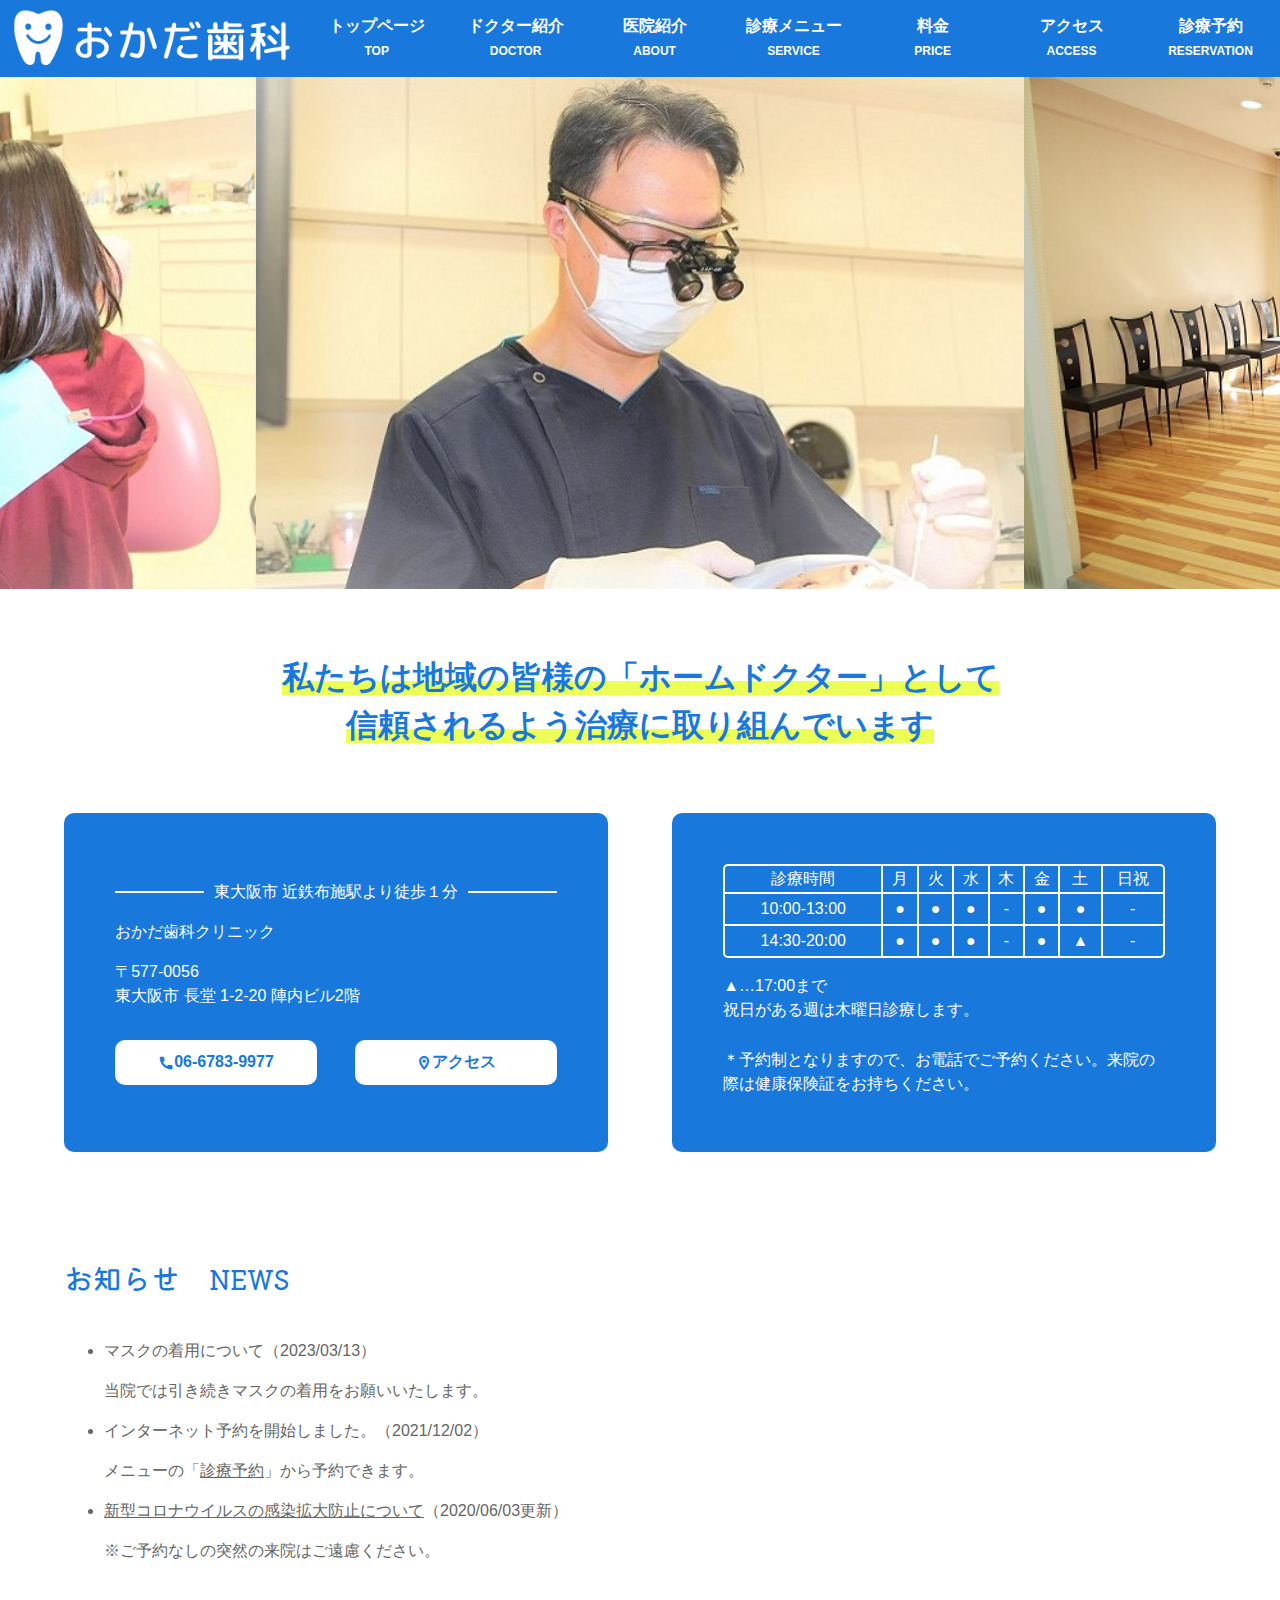
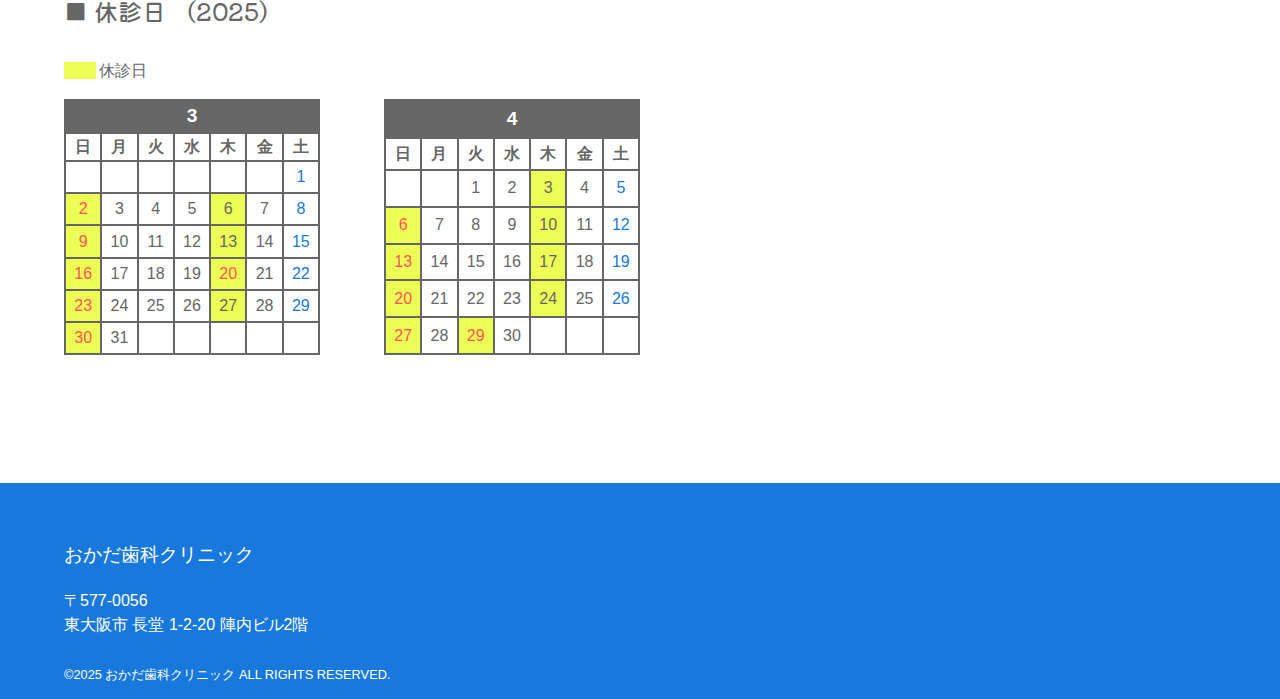
==== commit 2a93ae27: "April 2025" ====
--- a/dst/index.html
+++ b/dst/index.html
@@ -1,4 +1,4 @@
-<!doctype html><html lang="ja" dir="ltr" prefix="og: http://ogp.me/ns#"><head><script async src="https://www.googletagmanager.com/gtag/js?id=UA-51349924-1"></script><script>function gtag(){dataLayer.push(arguments)}window.dataLayer=window.dataLayer||[],gtag("js",new Date),gtag("config","UA-51349924-1")</script><meta charset="utf-8"><meta http-equiv="X-UA-Compatible" content="IE=edge,chrome=1"><meta name="viewport" content="width=device-width,initial-scale=1,shrink-to-fit=no"><title>東大阪市 近鉄布施駅前の歯科医院・歯医者｜おかだ歯科クリニック</title><meta name="description" content="大阪・東大阪市長堂近鉄布施駅前のおかだ歯科クリニックのホームページです。おかだ歯科クリニックでは患者さまの恐怖心や苦痛を減らすため“痛みの少ない治療”“できるだけ歯を削らずに残す治療”を心がけています。大阪・東大阪で歯のことでお悩みの方は、お気軽にご相談ください。"><meta name="format-detection" content="email=no,telephone=no,address=no"><meta name="theme-color" content="#1978db"><link rel="canonical" href="https://okada-dental.org/"><link rel="stylesheet" href="https://fonts.googleapis.com/css?family=Material+Icons+Outlined"><link rel="stylesheet" href="slick/slick.css"><link rel="stylesheet" href="slick/slick-theme.css"><link rel="preconnect" href="https://fonts.gstatic.com"><link rel="stylesheet" href="https://fonts.googleapis.com/css2?family=Kiwi+Maru:wght@400;500&amp;display=swap"><link rel="stylesheet" href="css/style.css?date=202302021322"><link rel="icon" href="img/common/favicon.ico"><link rel="apple-touch-icon" href="img/common/apple-touch-icon.png"><meta name="msapplication-TileImage" content="img/common/logo.png"><meta name="msapplication-TileColor" content="#1978db"><meta property="og:url" content="https://okada-dental.org/"><meta property="og:title" content="東大阪市 近鉄布施駅前の歯科医院・歯医者｜おかだ歯科クリニック"><meta property="og:site_name"><meta property="og:description" content="大阪・東大阪市長堂近鉄布施駅前のおかだ歯科クリニックのホームページです。おかだ歯科クリニックでは患者さまの恐怖心や苦痛を減らすため“痛みの少ない治療”“できるだけ歯を削らずに残す治療”を心がけています。大阪・東大阪で歯のことでお悩みの方は、お気軽にご相談ください。"><meta property="og:type" content="website"><meta property="og:image" content="https://okada-dental.org/img/common/ogp.jpg"><meta property="og:image:alt" content="大阪・東大阪市長堂布施駅前のおかだ歯科クリニック"><meta property="og:locale" content="ja_JP"><meta name="twitter:card" content="summary_large_image"></head><body class="top"><header class="header"><h1 class="headerLogo"><a href="index.html"><img src="img/common/logo.png" alt="大阪・東大阪市長堂布施駅前のおかだ歯科クリニック"></a></h1><nav class="headerNavSp"><ul class="headerNavSp__menu"><li class="headerNavSp__menu__item--1"><a href="tel:0667839977"></a></li><li class="headerNavSp__menu__item--2"><a href="access.html"></a></li></ul></nav><nav class="headerNavPc"><ul class="headerNavPc__menu"><li class="headerNavPc__menu__item"><a href="index.html">トップページ<br><span>TOP</span></a></li><li class="headerNavPc__menu__item"><a href="doctor.html">ドクター紹介<br><span>DOCTOR</span></a></li><li class="headerNavPc__menu__item"><a href="#">医院紹介<br><span>ABOUT</span></a><ul class="headerNavPc__menu__item__submenu"><li class="headerNavPc__menu__item__submenu__item"><a href="concept.html">医院の特徴<br><span>CONCEPT</span></a></li><li class="headerNavPc__menu__item__submenu__item"><a href="facility.html">院内紹介<br><span>FACILITY</span></a></li></ul></li><li class="headerNavPc__menu__item"><a href="#">診療メニュー<br><span>SERVICE</span></a><ul class="headerNavPc__menu__item__submenu"><li class="headerNavPc__menu__item__submenu__item"><a href="general.html">一般歯科<br><span>GENERAL</span></a></li><li class="headerNavPc__menu__item__submenu__item"><a href="perio.html">歯周病<br><span>PERIO</span></a></li><li class="headerNavPc__menu__item__submenu__item"><a href="orthodontic.html">矯正歯科<br><span>ORTHODONTIC</span></a></li><li class="headerNavPc__menu__item__submenu__item"><a href="ceramic.html">セラミック治療<br><span>CERAMIC</span></a></li><li class="headerNavPc__menu__item__submenu__item"><a href="whitening.html">ホワイトニング<br><span>WHITENING</span></a></li><li class="headerNavPc__menu__item__submenu__item"><a href="implant.html">インプラント治療<br><span>IMPLANT</span></a></li><li class="headerNavPc__menu__item__submenu__item"><a href="denture.html">入れ歯の治療<br><span>DENTURE</span></a></li></ul></li><li class="headerNavPc__menu__item"><a href="price.html">料金<br><span>PRICE</span></a></li><li class="headerNavPc__menu__item"><a href="access.html">アクセス<br><span>ACCESS</span></a></li><li class="headerNavPc__menu__item"><a href="reservation.html">診療予約<br><span>RESERVATION</span></a></li></ul></nav></header><nav class="gnav"><div class="gnavToggle"><span class="gnavToggle__btn--open"></span></div><nav class="navContent"><ul class="navContent__menu"><li class="navContent__menu__item"><a href="index.html">トップページ&emsp;<span>TOP</span></a></li><li class="navContent__menu__item"><a href="doctor.html">ドクター紹介&emsp;<span>DOCTOR</span></a></li><li class="navContent__menu__item"><a href="#">医院紹介&emsp;<span>ABOUT</span></a><ul class="navContent__menu__item__submenu"><li class="navContent__menu__item__submenu__item"><a href="concept.html">医院の特徴&emsp;<span>CONCEPT</span></a></li><li class="navContent__menu__item__submenu__item"><a href="facility.html">院内紹介&emsp;<span>FACILITY</span></a></li></ul></li><li class="navContent__menu__item"><a href="#">診療メニュー&emsp;<span>SERVICE</span></a><ul class="navContent__menu__item__submenu"><li class="navContent__menu__item__submenu__item"><a href="general.html">一般歯科&emsp;<span>GENERAL</span></a></li><li class="navContent__menu__item__submenu__item"><a href="perio.html">歯周病&emsp;<span>PERIO</span></a></li><li class="navContent__menu__item__submenu__item"><a href="orthodontic.html">矯正歯科&emsp;<span>ORTHODONTIC</span></a></li><li class="navContent__menu__item__submenu__item"><a href="ceramic.html">セラミック治療&emsp;<span>CERAMIC</span></a></li><li class="navContent__menu__item__submenu__item"><a href="whitening.html">ホワイトニング&emsp;<span>WHITENING</span></a></li><li class="navContent__menu__item__submenu__item"><a href="implant.html">インプラント治療&emsp;<span>IMPLANT</span></a></li><li class="navContent__menu__item__submenu__item"><a href="denture.html">入れ歯の治療&emsp;<span>DENTURE</span></a></li></ul></li><li class="navContent__menu__item"><a href="price.html">料金&emsp;<span>PRICE</span></a></li><li class="navContent__menu__item"><a href="access.html">アクセス&emsp;<span>ACCESS</span></a></li><li class="navContent__menu__item"><a href="reservation.html">診療予約&emsp;<span>RESERVATION</span></a></li></ul></nav></nav><main class="top__main"><div class="atf"><div class="atf__imgs"><figure><img src="img/top/hero-1.jpg" alt="治療の様子｜大阪・東大阪市長堂布施駅前のおかだ歯科クリニック"></figure><figure><img src="img/top/hero-2.jpg" alt="待合室｜大阪・東大阪市長堂布施駅前のおかだ歯科クリニック"></figure><figure><img src="img/top/hero-3.jpg" alt="カウンセリングの様子｜大阪・東大阪市長堂布施駅前のおかだ歯科クリニック"></figure></div><p class="atf__msg"><span>私たちは地域の皆様の「ホームドクター」として<br>信頼されるよう治療に取り組んでいます</span></p></div><section class="info"><div class="info__clinic"><p class="info__clinic__dir"><span>東大阪市 近鉄布施駅より徒歩１分</span></p><p class="info__clinic__name">おかだ歯科クリニック</p><p class="info__clinic__address">〒577-0056<br>東大阪市 長堂 1-2-20 陣内ビル2階</p><div class="info__clinic__btn"><p class="info__clinic__btn__tel"><a href="tel:0667839977">06-6783-9977</a></p><p class="info__clinic__btn__access"><a href="access.html">アクセス</a></p></div></div><div class="info__hours"><table class="info__hours__table"><tr><th>診療時間</th><th>月</th><th>火</th><th>水</th><th>木</th><th>金</th><th>土</th><th>日祝</th></tr><tr><th>10:00-13:00</th><td>●</td><td>●</td><td>●</td><td>&thinsp;-&thinsp;</td><td>●</td><td>●</td><td>&thinsp;-&thinsp;</td></tr><tr><th>14:30-20:00</th><td>●</td><td>●</td><td>●</td><td>&thinsp;-&thinsp;</td><td>●</td><td>▲</td><td>&thinsp;-&thinsp;</td></tr></table><p class="info__hours__attent">▲…17:00まで<br>祝日がある週は木曜日診療します。</p><p class="info__hours__reserv">＊予約制となりますので、お電話でご予約ください。来院の際は健康保険証をお持ちください。</p></div></section><section class="news"><h2 class="ttl--1">お知らせ&emsp;<span>NEWS</span></h2><ul class="news__item"><li>マスクの着用について（2023/03/13）<p>当院では引き続きマスクの着用をお願いいたします。</p></li><li>インターネット予約を開始しました。（2021/12/02）<p>メニューの「<a href="reservation.html">診療予約</a>」から予約できます。</p></li><li><a href="covid19.html">新型コロナウイルスの感染拡大防止について</a>（2020/06/03更新）<p>※ご予約なしの突然の来院はご遠慮ください。</p></li></ul><h3 class="ttl--2"><span>■&ensp;休診日&ensp;（2025）</span></h3><p class="news__color"><span class="closed">&emsp;&emsp;</span>&thinsp;休診日</p><div class="news__cal"><table class="news__cal__table"><tr class="news__cal__table__m"><th colspan="7">2</th></tr><tr class="news__cal__table__dH"><th>日</th><th>月</th><th>火</th><th>水</th><th>木</th><th>金</th><th>土</th></tr><tr class="news__cal__table__d"></tr><td class="empty"></td><td class="empty"></td><td class="empty"></td><td class="empty"></td><td class="empty"></td><td class="empty"></td><td>1</td><tr class="news__cal__table__d"></tr><td>2</td><td>3</td><td>4</td><td>5</td><td class="closed">6</td><td>7</td><td>8</td><tr class="news__cal__table__d"></tr><td>9</td><td>10</td><td class="holiday">11</td><td>12</td><td>13</td><td>14</td><td>15</td><tr class="news__cal__table__d"></tr><td>16</td><td>17</td><td>18</td><td>19</td><td class="closed">20</td><td>21</td><td>22</td><tr class="news__cal__table__d"></tr><td>23</td><td class="holiday">24</td><td>25</td><td>26</td><td>27</td><td>28</td><td class="empty"></td></table><table class="news__cal__table"><tr class="news__cal__table__m"><th colspan="7">3</th></tr><tr class="news__cal__table__dH"><th>日</th><th>月</th><th>火</th><th>水</th><th>木</th><th>金</th><th>土</th></tr><tr class="news__cal__table__d"></tr><td class="empty"></td><td class="empty"></td><td class="empty"></td><td class="empty"></td><td class="empty"></td><td class="empty"></td><td>1</td><tr class="news__cal__table__d"></tr><td>2</td><td>3</td><td>4</td><td>5</td><td class="closed">6</td><td>7</td><td>8</td><tr class="news__cal__table__d"></tr><td>9</td><td>10</td><td>11</td><td>12</td><td class="closed">13</td><td>14</td><td>15</td><tr class="news__cal__table__d"></tr><td>16</td><td>17</td><td>18</td><td>19</td><td class="holiday">20</td><td>21</td><td>22</td><tr class="news__cal__table__d"></tr><td>23</td><td>24</td><td>25</td><td>26</td><td class="closed">27</td><td>28</td><td>29</td><tr class="news__cal__table__d"></tr><td>30</td><td>31</td><td class="empty"></td><td class="empty"></td><td class="empty"></td><td class="empty"></td><td class="empty"></td></table></div></section></main><footer class="footer"><p class="footer__name">おかだ歯科クリニック</p><p class="footer__address">〒577-0056<br>東大阪市 長堂 1-2-20 陣内ビル2階</p><small class="footer__copyright">&copy;2025 おかだ歯科クリニック ALL RIGHTS RESERVED.</small></footer><script src="https://ajax.googleapis.com/ajax/libs/jquery/3.6.0/jquery.min.js"></script><script src="slick/slick.min.js"></script><script src="js/nav.js"></script><script src="js/carousel.js"></script><script type="application/ld+json">{
+<!doctype html><html lang="ja" dir="ltr" prefix="og: http://ogp.me/ns#"><head><script async src="https://www.googletagmanager.com/gtag/js?id=UA-51349924-1"></script><script>function gtag(){dataLayer.push(arguments)}window.dataLayer=window.dataLayer||[],gtag("js",new Date),gtag("config","UA-51349924-1")</script><meta charset="utf-8"><meta http-equiv="X-UA-Compatible" content="IE=edge,chrome=1"><meta name="viewport" content="width=device-width,initial-scale=1,shrink-to-fit=no"><title>東大阪市 近鉄布施駅前の歯科医院・歯医者｜おかだ歯科クリニック</title><meta name="description" content="大阪・東大阪市長堂近鉄布施駅前のおかだ歯科クリニックのホームページです。おかだ歯科クリニックでは患者さまの恐怖心や苦痛を減らすため“痛みの少ない治療”“できるだけ歯を削らずに残す治療”を心がけています。大阪・東大阪で歯のことでお悩みの方は、お気軽にご相談ください。"><meta name="format-detection" content="email=no,telephone=no,address=no"><meta name="theme-color" content="#1978db"><link rel="canonical" href="https://okada-dental.org/"><link rel="stylesheet" href="https://fonts.googleapis.com/css?family=Material+Icons+Outlined"><link rel="stylesheet" href="slick/slick.css"><link rel="stylesheet" href="slick/slick-theme.css"><link rel="preconnect" href="https://fonts.gstatic.com"><link rel="stylesheet" href="https://fonts.googleapis.com/css2?family=Kiwi+Maru:wght@400;500&amp;display=swap"><link rel="stylesheet" href="css/style.css?date=202302021322"><link rel="icon" href="img/common/favicon.ico"><link rel="apple-touch-icon" href="img/common/apple-touch-icon.png"><meta name="msapplication-TileImage" content="img/common/logo.png"><meta name="msapplication-TileColor" content="#1978db"><meta property="og:url" content="https://okada-dental.org/"><meta property="og:title" content="東大阪市 近鉄布施駅前の歯科医院・歯医者｜おかだ歯科クリニック"><meta property="og:site_name"><meta property="og:description" content="大阪・東大阪市長堂近鉄布施駅前のおかだ歯科クリニックのホームページです。おかだ歯科クリニックでは患者さまの恐怖心や苦痛を減らすため“痛みの少ない治療”“できるだけ歯を削らずに残す治療”を心がけています。大阪・東大阪で歯のことでお悩みの方は、お気軽にご相談ください。"><meta property="og:type" content="website"><meta property="og:image" content="https://okada-dental.org/img/common/ogp.jpg"><meta property="og:image:alt" content="大阪・東大阪市長堂布施駅前のおかだ歯科クリニック"><meta property="og:locale" content="ja_JP"><meta name="twitter:card" content="summary_large_image"></head><body class="top"><header class="header"><h1 class="headerLogo"><a href="index.html"><img src="img/common/logo.png" alt="大阪・東大阪市長堂布施駅前のおかだ歯科クリニック"></a></h1><nav class="headerNavSp"><ul class="headerNavSp__menu"><li class="headerNavSp__menu__item--1"><a href="tel:0667839977"></a></li><li class="headerNavSp__menu__item--2"><a href="access.html"></a></li></ul></nav><nav class="headerNavPc"><ul class="headerNavPc__menu"><li class="headerNavPc__menu__item"><a href="index.html">トップページ<br><span>TOP</span></a></li><li class="headerNavPc__menu__item"><a href="doctor.html">ドクター紹介<br><span>DOCTOR</span></a></li><li class="headerNavPc__menu__item"><a href="#">医院紹介<br><span>ABOUT</span></a><ul class="headerNavPc__menu__item__submenu"><li class="headerNavPc__menu__item__submenu__item"><a href="concept.html">医院の特徴<br><span>CONCEPT</span></a></li><li class="headerNavPc__menu__item__submenu__item"><a href="facility.html">院内紹介<br><span>FACILITY</span></a></li></ul></li><li class="headerNavPc__menu__item"><a href="#">診療メニュー<br><span>SERVICE</span></a><ul class="headerNavPc__menu__item__submenu"><li class="headerNavPc__menu__item__submenu__item"><a href="general.html">一般歯科<br><span>GENERAL</span></a></li><li class="headerNavPc__menu__item__submenu__item"><a href="perio.html">歯周病<br><span>PERIO</span></a></li><li class="headerNavPc__menu__item__submenu__item"><a href="orthodontic.html">矯正歯科<br><span>ORTHODONTIC</span></a></li><li class="headerNavPc__menu__item__submenu__item"><a href="ceramic.html">セラミック治療<br><span>CERAMIC</span></a></li><li class="headerNavPc__menu__item__submenu__item"><a href="whitening.html">ホワイトニング<br><span>WHITENING</span></a></li><li class="headerNavPc__menu__item__submenu__item"><a href="implant.html">インプラント治療<br><span>IMPLANT</span></a></li><li class="headerNavPc__menu__item__submenu__item"><a href="denture.html">入れ歯の治療<br><span>DENTURE</span></a></li></ul></li><li class="headerNavPc__menu__item"><a href="price.html">料金<br><span>PRICE</span></a></li><li class="headerNavPc__menu__item"><a href="access.html">アクセス<br><span>ACCESS</span></a></li><li class="headerNavPc__menu__item"><a href="reservation.html">診療予約<br><span>RESERVATION</span></a></li></ul></nav></header><nav class="gnav"><div class="gnavToggle"><span class="gnavToggle__btn--open"></span></div><nav class="navContent"><ul class="navContent__menu"><li class="navContent__menu__item"><a href="index.html">トップページ&emsp;<span>TOP</span></a></li><li class="navContent__menu__item"><a href="doctor.html">ドクター紹介&emsp;<span>DOCTOR</span></a></li><li class="navContent__menu__item"><a href="#">医院紹介&emsp;<span>ABOUT</span></a><ul class="navContent__menu__item__submenu"><li class="navContent__menu__item__submenu__item"><a href="concept.html">医院の特徴&emsp;<span>CONCEPT</span></a></li><li class="navContent__menu__item__submenu__item"><a href="facility.html">院内紹介&emsp;<span>FACILITY</span></a></li></ul></li><li class="navContent__menu__item"><a href="#">診療メニュー&emsp;<span>SERVICE</span></a><ul class="navContent__menu__item__submenu"><li class="navContent__menu__item__submenu__item"><a href="general.html">一般歯科&emsp;<span>GENERAL</span></a></li><li class="navContent__menu__item__submenu__item"><a href="perio.html">歯周病&emsp;<span>PERIO</span></a></li><li class="navContent__menu__item__submenu__item"><a href="orthodontic.html">矯正歯科&emsp;<span>ORTHODONTIC</span></a></li><li class="navContent__menu__item__submenu__item"><a href="ceramic.html">セラミック治療&emsp;<span>CERAMIC</span></a></li><li class="navContent__menu__item__submenu__item"><a href="whitening.html">ホワイトニング&emsp;<span>WHITENING</span></a></li><li class="navContent__menu__item__submenu__item"><a href="implant.html">インプラント治療&emsp;<span>IMPLANT</span></a></li><li class="navContent__menu__item__submenu__item"><a href="denture.html">入れ歯の治療&emsp;<span>DENTURE</span></a></li></ul></li><li class="navContent__menu__item"><a href="price.html">料金&emsp;<span>PRICE</span></a></li><li class="navContent__menu__item"><a href="access.html">アクセス&emsp;<span>ACCESS</span></a></li><li class="navContent__menu__item"><a href="reservation.html">診療予約&emsp;<span>RESERVATION</span></a></li></ul></nav></nav><main class="top__main"><div class="atf"><div class="atf__imgs"><figure><img src="img/top/hero-1.jpg" alt="治療の様子｜大阪・東大阪市長堂布施駅前のおかだ歯科クリニック"></figure><figure><img src="img/top/hero-2.jpg" alt="待合室｜大阪・東大阪市長堂布施駅前のおかだ歯科クリニック"></figure><figure><img src="img/top/hero-3.jpg" alt="カウンセリングの様子｜大阪・東大阪市長堂布施駅前のおかだ歯科クリニック"></figure></div><p class="atf__msg"><span>私たちは地域の皆様の「ホームドクター」として<br>信頼されるよう治療に取り組んでいます</span></p></div><section class="info"><div class="info__clinic"><p class="info__clinic__dir"><span>東大阪市 近鉄布施駅より徒歩１分</span></p><p class="info__clinic__name">おかだ歯科クリニック</p><p class="info__clinic__address">〒577-0056<br>東大阪市 長堂 1-2-20 陣内ビル2階</p><div class="info__clinic__btn"><p class="info__clinic__btn__tel"><a href="tel:0667839977">06-6783-9977</a></p><p class="info__clinic__btn__access"><a href="access.html">アクセス</a></p></div></div><div class="info__hours"><table class="info__hours__table"><tr><th>診療時間</th><th>月</th><th>火</th><th>水</th><th>木</th><th>金</th><th>土</th><th>日祝</th></tr><tr><th>10:00-13:00</th><td>●</td><td>●</td><td>●</td><td>&thinsp;-&thinsp;</td><td>●</td><td>●</td><td>&thinsp;-&thinsp;</td></tr><tr><th>14:30-20:00</th><td>●</td><td>●</td><td>●</td><td>&thinsp;-&thinsp;</td><td>●</td><td>▲</td><td>&thinsp;-&thinsp;</td></tr></table><p class="info__hours__attent">▲…17:00まで<br>祝日がある週は木曜日診療します。</p><p class="info__hours__reserv">＊予約制となりますので、お電話でご予約ください。来院の際は健康保険証をお持ちください。</p></div></section><section class="news"><h2 class="ttl--1">お知らせ&emsp;<span>NEWS</span></h2><ul class="news__item"><li>マスクの着用について（2023/03/13）<p>当院では引き続きマスクの着用をお願いいたします。</p></li><li>インターネット予約を開始しました。（2021/12/02）<p>メニューの「<a href="reservation.html">診療予約</a>」から予約できます。</p></li><li><a href="covid19.html">新型コロナウイルスの感染拡大防止について</a>（2020/06/03更新）<p>※ご予約なしの突然の来院はご遠慮ください。</p></li></ul><h3 class="ttl--2"><span>■&ensp;休診日&ensp;（2025）</span></h3><p class="news__color"><span class="closed">&emsp;&emsp;</span>&thinsp;休診日</p><div class="news__cal"><table class="news__cal__table"><tr class="news__cal__table__m"><th colspan="7">3</th></tr><tr class="news__cal__table__dH"><th>日</th><th>月</th><th>火</th><th>水</th><th>木</th><th>金</th><th>土</th></tr><tr class="news__cal__table__d"></tr><td class="empty"></td><td class="empty"></td><td class="empty"></td><td class="empty"></td><td class="empty"></td><td class="empty"></td><td>1</td><tr class="news__cal__table__d"></tr><td>2</td><td>3</td><td>4</td><td>5</td><td class="closed">6</td><td>7</td><td>8</td><tr class="news__cal__table__d"></tr><td>9</td><td>10</td><td>11</td><td>12</td><td class="closed">13</td><td>14</td><td>15</td><tr class="news__cal__table__d"></tr><td>16</td><td>17</td><td>18</td><td>19</td><td class="holiday">20</td><td>21</td><td>22</td><tr class="news__cal__table__d"></tr><td>23</td><td>24</td><td>25</td><td>26</td><td class="closed">27</td><td>28</td><td>29</td><tr class="news__cal__table__d"></tr><td>30</td><td>31</td><td class="empty"></td><td class="empty"></td><td class="empty"></td><td class="empty"></td><td class="empty"></td></table><table class="news__cal__table"><tr class="news__cal__table__m"><th colspan="7">4</th></tr><tr class="news__cal__table__dH"><th>日</th><th>月</th><th>火</th><th>水</th><th>木</th><th>金</th><th>土</th></tr><tr class="news__cal__table__d"></tr><td class="empty"></td><td class="empty"></td><td>1</td><td>2</td><td class="closed">3</td><td>4</td><td>5</td><tr class="news__cal__table__d"></tr><td>6</td><td>7</td><td>8</td><td>9</td><td class="closed">10</td><td>11</td><td>12</td><tr class="news__cal__table__d"></tr><td>13</td><td>14</td><td>15</td><td>16</td><td class="closed">17</td><td>18</td><td>19</td><tr class="news__cal__table__d"></tr><td>20</td><td>21</td><td>22</td><td>23</td><td class="closed">24</td><td>25</td><td>26</td><tr class="news__cal__table__d"></tr><td>27</td><td>28</td><td class="holiday">29</td><td>30</td><td class="empty"></td><td class="empty"></td><td class="empty"></td></table></div></section></main><footer class="footer"><p class="footer__name">おかだ歯科クリニック</p><p class="footer__address">〒577-0056<br>東大阪市 長堂 1-2-20 陣内ビル2階</p><small class="footer__copyright">&copy;2025 おかだ歯科クリニック ALL RIGHTS RESERVED.</small></footer><script src="https://ajax.googleapis.com/ajax/libs/jquery/3.6.0/jquery.min.js"></script><script src="slick/slick.min.js"></script><script src="js/nav.js"></script><script src="js/carousel.js"></script><script type="application/ld+json">{
         "@context": "https://schema.org",
         "@type": "Dentist",
         "description": "大阪・東大阪市長堂近鉄布施駅前のおかだ歯科クリニックのホームページです。おかだ歯科クリニックでは患者さまの恐怖心や苦痛を減らすため“痛みの少ない治療”“できるだけ歯を削らずに残す治療”を心がけています。大阪・東大阪で歯のことでお悩みの方は、お気軽にご相談ください。",
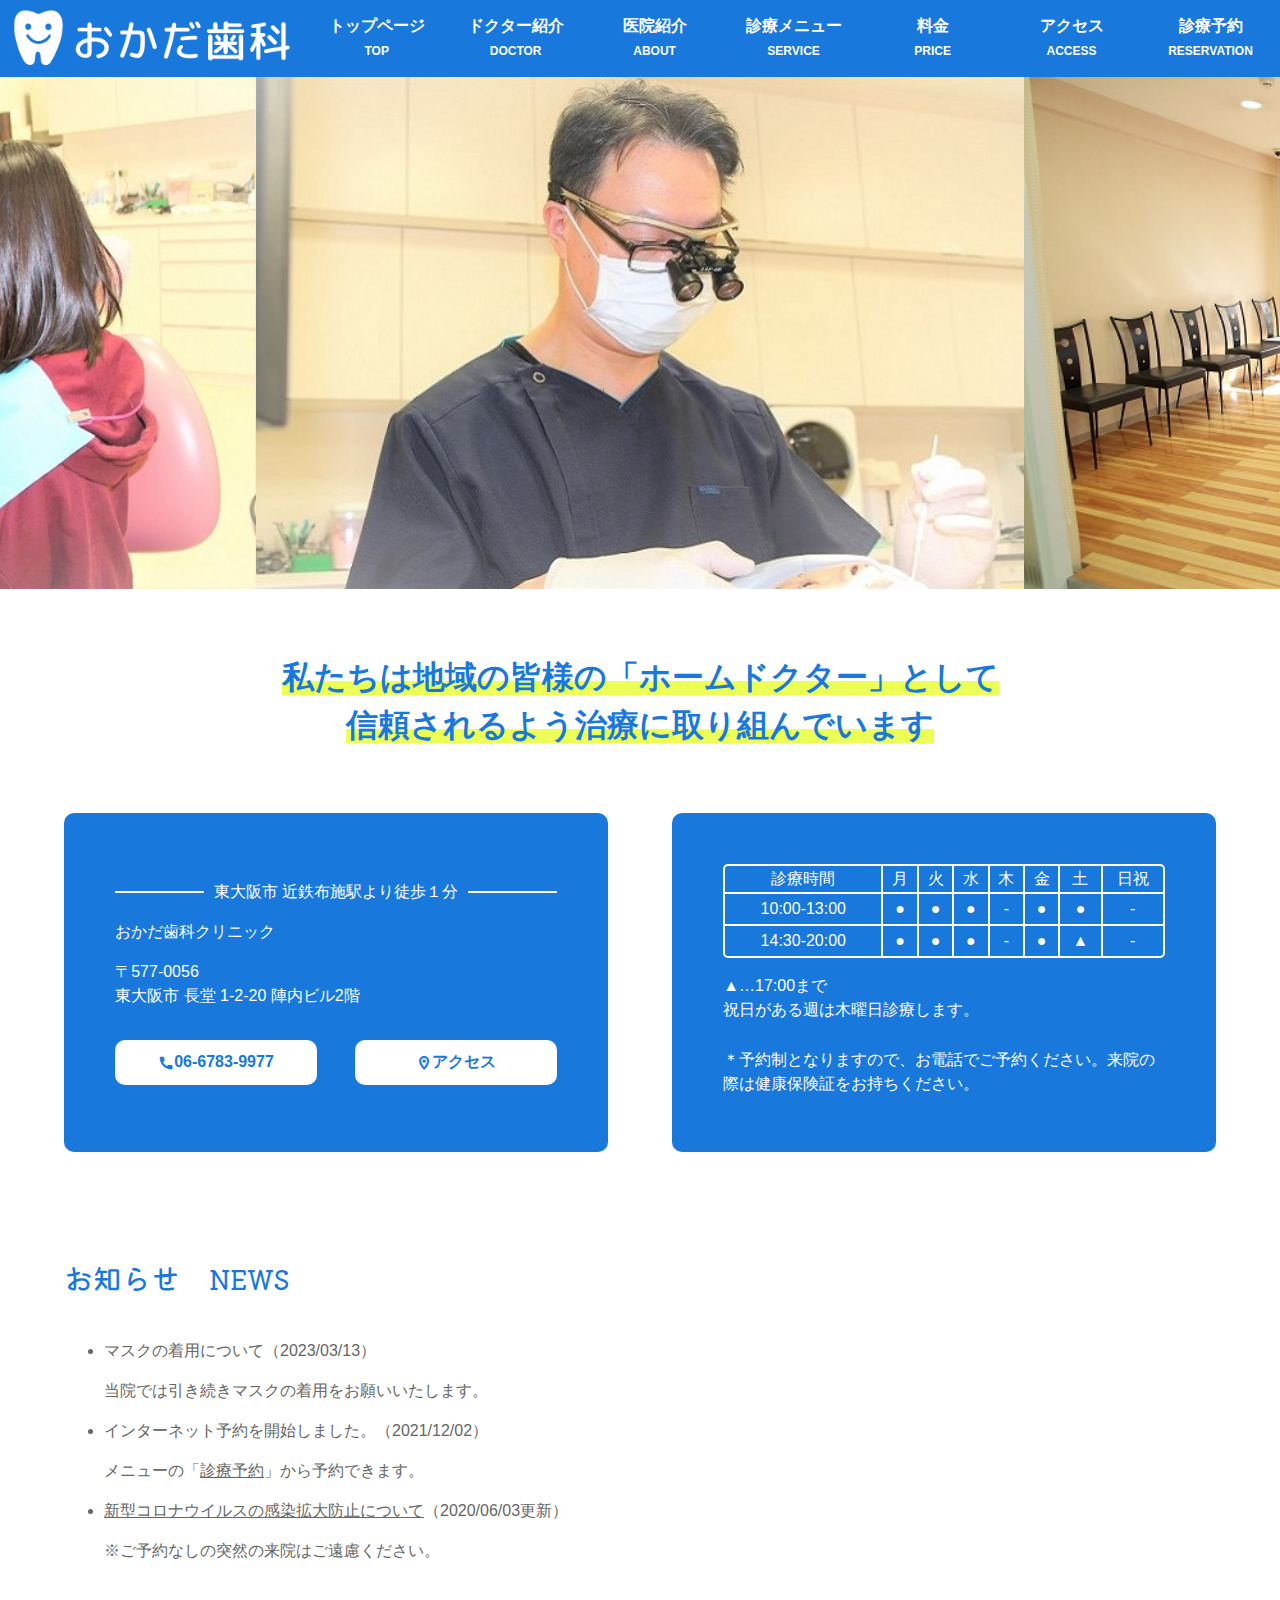
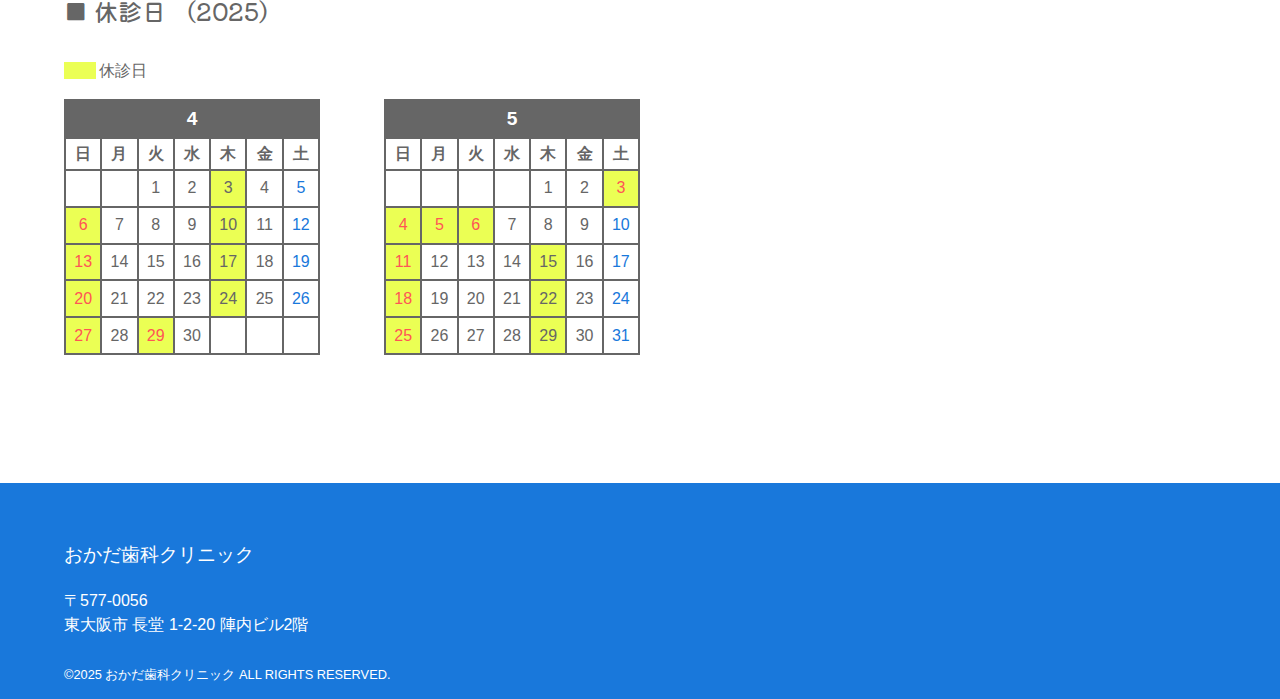
==== commit f67d679b: "May 2025" ====
--- a/dst/index.html
+++ b/dst/index.html
@@ -1,4 +1,4 @@
-<!doctype html><html lang="ja" dir="ltr" prefix="og: http://ogp.me/ns#"><head><script async src="https://www.googletagmanager.com/gtag/js?id=UA-51349924-1"></script><script>function gtag(){dataLayer.push(arguments)}window.dataLayer=window.dataLayer||[],gtag("js",new Date),gtag("config","UA-51349924-1")</script><meta charset="utf-8"><meta http-equiv="X-UA-Compatible" content="IE=edge,chrome=1"><meta name="viewport" content="width=device-width,initial-scale=1,shrink-to-fit=no"><title>東大阪市 近鉄布施駅前の歯科医院・歯医者｜おかだ歯科クリニック</title><meta name="description" content="大阪・東大阪市長堂近鉄布施駅前のおかだ歯科クリニックのホームページです。おかだ歯科クリニックでは患者さまの恐怖心や苦痛を減らすため“痛みの少ない治療”“できるだけ歯を削らずに残す治療”を心がけています。大阪・東大阪で歯のことでお悩みの方は、お気軽にご相談ください。"><meta name="format-detection" content="email=no,telephone=no,address=no"><meta name="theme-color" content="#1978db"><link rel="canonical" href="https://okada-dental.org/"><link rel="stylesheet" href="https://fonts.googleapis.com/css?family=Material+Icons+Outlined"><link rel="stylesheet" href="slick/slick.css"><link rel="stylesheet" href="slick/slick-theme.css"><link rel="preconnect" href="https://fonts.gstatic.com"><link rel="stylesheet" href="https://fonts.googleapis.com/css2?family=Kiwi+Maru:wght@400;500&amp;display=swap"><link rel="stylesheet" href="css/style.css?date=202302021322"><link rel="icon" href="img/common/favicon.ico"><link rel="apple-touch-icon" href="img/common/apple-touch-icon.png"><meta name="msapplication-TileImage" content="img/common/logo.png"><meta name="msapplication-TileColor" content="#1978db"><meta property="og:url" content="https://okada-dental.org/"><meta property="og:title" content="東大阪市 近鉄布施駅前の歯科医院・歯医者｜おかだ歯科クリニック"><meta property="og:site_name"><meta property="og:description" content="大阪・東大阪市長堂近鉄布施駅前のおかだ歯科クリニックのホームページです。おかだ歯科クリニックでは患者さまの恐怖心や苦痛を減らすため“痛みの少ない治療”“できるだけ歯を削らずに残す治療”を心がけています。大阪・東大阪で歯のことでお悩みの方は、お気軽にご相談ください。"><meta property="og:type" content="website"><meta property="og:image" content="https://okada-dental.org/img/common/ogp.jpg"><meta property="og:image:alt" content="大阪・東大阪市長堂布施駅前のおかだ歯科クリニック"><meta property="og:locale" content="ja_JP"><meta name="twitter:card" content="summary_large_image"></head><body class="top"><header class="header"><h1 class="headerLogo"><a href="index.html"><img src="img/common/logo.png" alt="大阪・東大阪市長堂布施駅前のおかだ歯科クリニック"></a></h1><nav class="headerNavSp"><ul class="headerNavSp__menu"><li class="headerNavSp__menu__item--1"><a href="tel:0667839977"></a></li><li class="headerNavSp__menu__item--2"><a href="access.html"></a></li></ul></nav><nav class="headerNavPc"><ul class="headerNavPc__menu"><li class="headerNavPc__menu__item"><a href="index.html">トップページ<br><span>TOP</span></a></li><li class="headerNavPc__menu__item"><a href="doctor.html">ドクター紹介<br><span>DOCTOR</span></a></li><li class="headerNavPc__menu__item"><a href="#">医院紹介<br><span>ABOUT</span></a><ul class="headerNavPc__menu__item__submenu"><li class="headerNavPc__menu__item__submenu__item"><a href="concept.html">医院の特徴<br><span>CONCEPT</span></a></li><li class="headerNavPc__menu__item__submenu__item"><a href="facility.html">院内紹介<br><span>FACILITY</span></a></li></ul></li><li class="headerNavPc__menu__item"><a href="#">診療メニュー<br><span>SERVICE</span></a><ul class="headerNavPc__menu__item__submenu"><li class="headerNavPc__menu__item__submenu__item"><a href="general.html">一般歯科<br><span>GENERAL</span></a></li><li class="headerNavPc__menu__item__submenu__item"><a href="perio.html">歯周病<br><span>PERIO</span></a></li><li class="headerNavPc__menu__item__submenu__item"><a href="orthodontic.html">矯正歯科<br><span>ORTHODONTIC</span></a></li><li class="headerNavPc__menu__item__submenu__item"><a href="ceramic.html">セラミック治療<br><span>CERAMIC</span></a></li><li class="headerNavPc__menu__item__submenu__item"><a href="whitening.html">ホワイトニング<br><span>WHITENING</span></a></li><li class="headerNavPc__menu__item__submenu__item"><a href="implant.html">インプラント治療<br><span>IMPLANT</span></a></li><li class="headerNavPc__menu__item__submenu__item"><a href="denture.html">入れ歯の治療<br><span>DENTURE</span></a></li></ul></li><li class="headerNavPc__menu__item"><a href="price.html">料金<br><span>PRICE</span></a></li><li class="headerNavPc__menu__item"><a href="access.html">アクセス<br><span>ACCESS</span></a></li><li class="headerNavPc__menu__item"><a href="reservation.html">診療予約<br><span>RESERVATION</span></a></li></ul></nav></header><nav class="gnav"><div class="gnavToggle"><span class="gnavToggle__btn--open"></span></div><nav class="navContent"><ul class="navContent__menu"><li class="navContent__menu__item"><a href="index.html">トップページ&emsp;<span>TOP</span></a></li><li class="navContent__menu__item"><a href="doctor.html">ドクター紹介&emsp;<span>DOCTOR</span></a></li><li class="navContent__menu__item"><a href="#">医院紹介&emsp;<span>ABOUT</span></a><ul class="navContent__menu__item__submenu"><li class="navContent__menu__item__submenu__item"><a href="concept.html">医院の特徴&emsp;<span>CONCEPT</span></a></li><li class="navContent__menu__item__submenu__item"><a href="facility.html">院内紹介&emsp;<span>FACILITY</span></a></li></ul></li><li class="navContent__menu__item"><a href="#">診療メニュー&emsp;<span>SERVICE</span></a><ul class="navContent__menu__item__submenu"><li class="navContent__menu__item__submenu__item"><a href="general.html">一般歯科&emsp;<span>GENERAL</span></a></li><li class="navContent__menu__item__submenu__item"><a href="perio.html">歯周病&emsp;<span>PERIO</span></a></li><li class="navContent__menu__item__submenu__item"><a href="orthodontic.html">矯正歯科&emsp;<span>ORTHODONTIC</span></a></li><li class="navContent__menu__item__submenu__item"><a href="ceramic.html">セラミック治療&emsp;<span>CERAMIC</span></a></li><li class="navContent__menu__item__submenu__item"><a href="whitening.html">ホワイトニング&emsp;<span>WHITENING</span></a></li><li class="navContent__menu__item__submenu__item"><a href="implant.html">インプラント治療&emsp;<span>IMPLANT</span></a></li><li class="navContent__menu__item__submenu__item"><a href="denture.html">入れ歯の治療&emsp;<span>DENTURE</span></a></li></ul></li><li class="navContent__menu__item"><a href="price.html">料金&emsp;<span>PRICE</span></a></li><li class="navContent__menu__item"><a href="access.html">アクセス&emsp;<span>ACCESS</span></a></li><li class="navContent__menu__item"><a href="reservation.html">診療予約&emsp;<span>RESERVATION</span></a></li></ul></nav></nav><main class="top__main"><div class="atf"><div class="atf__imgs"><figure><img src="img/top/hero-1.jpg" alt="治療の様子｜大阪・東大阪市長堂布施駅前のおかだ歯科クリニック"></figure><figure><img src="img/top/hero-2.jpg" alt="待合室｜大阪・東大阪市長堂布施駅前のおかだ歯科クリニック"></figure><figure><img src="img/top/hero-3.jpg" alt="カウンセリングの様子｜大阪・東大阪市長堂布施駅前のおかだ歯科クリニック"></figure></div><p class="atf__msg"><span>私たちは地域の皆様の「ホームドクター」として<br>信頼されるよう治療に取り組んでいます</span></p></div><section class="info"><div class="info__clinic"><p class="info__clinic__dir"><span>東大阪市 近鉄布施駅より徒歩１分</span></p><p class="info__clinic__name">おかだ歯科クリニック</p><p class="info__clinic__address">〒577-0056<br>東大阪市 長堂 1-2-20 陣内ビル2階</p><div class="info__clinic__btn"><p class="info__clinic__btn__tel"><a href="tel:0667839977">06-6783-9977</a></p><p class="info__clinic__btn__access"><a href="access.html">アクセス</a></p></div></div><div class="info__hours"><table class="info__hours__table"><tr><th>診療時間</th><th>月</th><th>火</th><th>水</th><th>木</th><th>金</th><th>土</th><th>日祝</th></tr><tr><th>10:00-13:00</th><td>●</td><td>●</td><td>●</td><td>&thinsp;-&thinsp;</td><td>●</td><td>●</td><td>&thinsp;-&thinsp;</td></tr><tr><th>14:30-20:00</th><td>●</td><td>●</td><td>●</td><td>&thinsp;-&thinsp;</td><td>●</td><td>▲</td><td>&thinsp;-&thinsp;</td></tr></table><p class="info__hours__attent">▲…17:00まで<br>祝日がある週は木曜日診療します。</p><p class="info__hours__reserv">＊予約制となりますので、お電話でご予約ください。来院の際は健康保険証をお持ちください。</p></div></section><section class="news"><h2 class="ttl--1">お知らせ&emsp;<span>NEWS</span></h2><ul class="news__item"><li>マスクの着用について（2023/03/13）<p>当院では引き続きマスクの着用をお願いいたします。</p></li><li>インターネット予約を開始しました。（2021/12/02）<p>メニューの「<a href="reservation.html">診療予約</a>」から予約できます。</p></li><li><a href="covid19.html">新型コロナウイルスの感染拡大防止について</a>（2020/06/03更新）<p>※ご予約なしの突然の来院はご遠慮ください。</p></li></ul><h3 class="ttl--2"><span>■&ensp;休診日&ensp;（2025）</span></h3><p class="news__color"><span class="closed">&emsp;&emsp;</span>&thinsp;休診日</p><div class="news__cal"><table class="news__cal__table"><tr class="news__cal__table__m"><th colspan="7">3</th></tr><tr class="news__cal__table__dH"><th>日</th><th>月</th><th>火</th><th>水</th><th>木</th><th>金</th><th>土</th></tr><tr class="news__cal__table__d"></tr><td class="empty"></td><td class="empty"></td><td class="empty"></td><td class="empty"></td><td class="empty"></td><td class="empty"></td><td>1</td><tr class="news__cal__table__d"></tr><td>2</td><td>3</td><td>4</td><td>5</td><td class="closed">6</td><td>7</td><td>8</td><tr class="news__cal__table__d"></tr><td>9</td><td>10</td><td>11</td><td>12</td><td class="closed">13</td><td>14</td><td>15</td><tr class="news__cal__table__d"></tr><td>16</td><td>17</td><td>18</td><td>19</td><td class="holiday">20</td><td>21</td><td>22</td><tr class="news__cal__table__d"></tr><td>23</td><td>24</td><td>25</td><td>26</td><td class="closed">27</td><td>28</td><td>29</td><tr class="news__cal__table__d"></tr><td>30</td><td>31</td><td class="empty"></td><td class="empty"></td><td class="empty"></td><td class="empty"></td><td class="empty"></td></table><table class="news__cal__table"><tr class="news__cal__table__m"><th colspan="7">4</th></tr><tr class="news__cal__table__dH"><th>日</th><th>月</th><th>火</th><th>水</th><th>木</th><th>金</th><th>土</th></tr><tr class="news__cal__table__d"></tr><td class="empty"></td><td class="empty"></td><td>1</td><td>2</td><td class="closed">3</td><td>4</td><td>5</td><tr class="news__cal__table__d"></tr><td>6</td><td>7</td><td>8</td><td>9</td><td class="closed">10</td><td>11</td><td>12</td><tr class="news__cal__table__d"></tr><td>13</td><td>14</td><td>15</td><td>16</td><td class="closed">17</td><td>18</td><td>19</td><tr class="news__cal__table__d"></tr><td>20</td><td>21</td><td>22</td><td>23</td><td class="closed">24</td><td>25</td><td>26</td><tr class="news__cal__table__d"></tr><td>27</td><td>28</td><td class="holiday">29</td><td>30</td><td class="empty"></td><td class="empty"></td><td class="empty"></td></table></div></section></main><footer class="footer"><p class="footer__name">おかだ歯科クリニック</p><p class="footer__address">〒577-0056<br>東大阪市 長堂 1-2-20 陣内ビル2階</p><small class="footer__copyright">&copy;2025 おかだ歯科クリニック ALL RIGHTS RESERVED.</small></footer><script src="https://ajax.googleapis.com/ajax/libs/jquery/3.6.0/jquery.min.js"></script><script src="slick/slick.min.js"></script><script src="js/nav.js"></script><script src="js/carousel.js"></script><script type="application/ld+json">{
+<!doctype html><html lang="ja" dir="ltr" prefix="og: http://ogp.me/ns#"><head><script async src="https://www.googletagmanager.com/gtag/js?id=UA-51349924-1"></script><script>function gtag(){dataLayer.push(arguments)}window.dataLayer=window.dataLayer||[],gtag("js",new Date),gtag("config","UA-51349924-1")</script><meta charset="utf-8"><meta http-equiv="X-UA-Compatible" content="IE=edge,chrome=1"><meta name="viewport" content="width=device-width,initial-scale=1,shrink-to-fit=no"><title>東大阪市 近鉄布施駅前の歯科医院・歯医者｜おかだ歯科クリニック</title><meta name="description" content="大阪・東大阪市長堂近鉄布施駅前のおかだ歯科クリニックのホームページです。おかだ歯科クリニックでは患者さまの恐怖心や苦痛を減らすため“痛みの少ない治療”“できるだけ歯を削らずに残す治療”を心がけています。大阪・東大阪で歯のことでお悩みの方は、お気軽にご相談ください。"><meta name="format-detection" content="email=no,telephone=no,address=no"><meta name="theme-color" content="#1978db"><link rel="canonical" href="https://okada-dental.org/"><link rel="stylesheet" href="https://fonts.googleapis.com/css?family=Material+Icons+Outlined"><link rel="stylesheet" href="slick/slick.css"><link rel="stylesheet" href="slick/slick-theme.css"><link rel="preconnect" href="https://fonts.gstatic.com"><link rel="stylesheet" href="https://fonts.googleapis.com/css2?family=Kiwi+Maru:wght@400;500&amp;display=swap"><link rel="stylesheet" href="css/style.css?date=202302021322"><link rel="icon" href="img/common/favicon.ico"><link rel="apple-touch-icon" href="img/common/apple-touch-icon.png"><meta name="msapplication-TileImage" content="img/common/logo.png"><meta name="msapplication-TileColor" content="#1978db"><meta property="og:url" content="https://okada-dental.org/"><meta property="og:title" content="東大阪市 近鉄布施駅前の歯科医院・歯医者｜おかだ歯科クリニック"><meta property="og:site_name"><meta property="og:description" content="大阪・東大阪市長堂近鉄布施駅前のおかだ歯科クリニックのホームページです。おかだ歯科クリニックでは患者さまの恐怖心や苦痛を減らすため“痛みの少ない治療”“できるだけ歯を削らずに残す治療”を心がけています。大阪・東大阪で歯のことでお悩みの方は、お気軽にご相談ください。"><meta property="og:type" content="website"><meta property="og:image" content="https://okada-dental.org/img/common/ogp.jpg"><meta property="og:image:alt" content="大阪・東大阪市長堂布施駅前のおかだ歯科クリニック"><meta property="og:locale" content="ja_JP"><meta name="twitter:card" content="summary_large_image"></head><body class="top"><header class="header"><h1 class="headerLogo"><a href="index.html"><img src="img/common/logo.png" alt="大阪・東大阪市長堂布施駅前のおかだ歯科クリニック"></a></h1><nav class="headerNavSp"><ul class="headerNavSp__menu"><li class="headerNavSp__menu__item--1"><a href="tel:0667839977"></a></li><li class="headerNavSp__menu__item--2"><a href="access.html"></a></li></ul></nav><nav class="headerNavPc"><ul class="headerNavPc__menu"><li class="headerNavPc__menu__item"><a href="index.html">トップページ<br><span>TOP</span></a></li><li class="headerNavPc__menu__item"><a href="doctor.html">ドクター紹介<br><span>DOCTOR</span></a></li><li class="headerNavPc__menu__item"><a href="#">医院紹介<br><span>ABOUT</span></a><ul class="headerNavPc__menu__item__submenu"><li class="headerNavPc__menu__item__submenu__item"><a href="concept.html">医院の特徴<br><span>CONCEPT</span></a></li><li class="headerNavPc__menu__item__submenu__item"><a href="facility.html">院内紹介<br><span>FACILITY</span></a></li></ul></li><li class="headerNavPc__menu__item"><a href="#">診療メニュー<br><span>SERVICE</span></a><ul class="headerNavPc__menu__item__submenu"><li class="headerNavPc__menu__item__submenu__item"><a href="general.html">一般歯科<br><span>GENERAL</span></a></li><li class="headerNavPc__menu__item__submenu__item"><a href="perio.html">歯周病<br><span>PERIO</span></a></li><li class="headerNavPc__menu__item__submenu__item"><a href="orthodontic.html">矯正歯科<br><span>ORTHODONTIC</span></a></li><li class="headerNavPc__menu__item__submenu__item"><a href="ceramic.html">セラミック治療<br><span>CERAMIC</span></a></li><li class="headerNavPc__menu__item__submenu__item"><a href="whitening.html">ホワイトニング<br><span>WHITENING</span></a></li><li class="headerNavPc__menu__item__submenu__item"><a href="implant.html">インプラント治療<br><span>IMPLANT</span></a></li><li class="headerNavPc__menu__item__submenu__item"><a href="denture.html">入れ歯の治療<br><span>DENTURE</span></a></li></ul></li><li class="headerNavPc__menu__item"><a href="price.html">料金<br><span>PRICE</span></a></li><li class="headerNavPc__menu__item"><a href="access.html">アクセス<br><span>ACCESS</span></a></li><li class="headerNavPc__menu__item"><a href="reservation.html">診療予約<br><span>RESERVATION</span></a></li></ul></nav></header><nav class="gnav"><div class="gnavToggle"><span class="gnavToggle__btn--open"></span></div><nav class="navContent"><ul class="navContent__menu"><li class="navContent__menu__item"><a href="index.html">トップページ&emsp;<span>TOP</span></a></li><li class="navContent__menu__item"><a href="doctor.html">ドクター紹介&emsp;<span>DOCTOR</span></a></li><li class="navContent__menu__item"><a href="#">医院紹介&emsp;<span>ABOUT</span></a><ul class="navContent__menu__item__submenu"><li class="navContent__menu__item__submenu__item"><a href="concept.html">医院の特徴&emsp;<span>CONCEPT</span></a></li><li class="navContent__menu__item__submenu__item"><a href="facility.html">院内紹介&emsp;<span>FACILITY</span></a></li></ul></li><li class="navContent__menu__item"><a href="#">診療メニュー&emsp;<span>SERVICE</span></a><ul class="navContent__menu__item__submenu"><li class="navContent__menu__item__submenu__item"><a href="general.html">一般歯科&emsp;<span>GENERAL</span></a></li><li class="navContent__menu__item__submenu__item"><a href="perio.html">歯周病&emsp;<span>PERIO</span></a></li><li class="navContent__menu__item__submenu__item"><a href="orthodontic.html">矯正歯科&emsp;<span>ORTHODONTIC</span></a></li><li class="navContent__menu__item__submenu__item"><a href="ceramic.html">セラミック治療&emsp;<span>CERAMIC</span></a></li><li class="navContent__menu__item__submenu__item"><a href="whitening.html">ホワイトニング&emsp;<span>WHITENING</span></a></li><li class="navContent__menu__item__submenu__item"><a href="implant.html">インプラント治療&emsp;<span>IMPLANT</span></a></li><li class="navContent__menu__item__submenu__item"><a href="denture.html">入れ歯の治療&emsp;<span>DENTURE</span></a></li></ul></li><li class="navContent__menu__item"><a href="price.html">料金&emsp;<span>PRICE</span></a></li><li class="navContent__menu__item"><a href="access.html">アクセス&emsp;<span>ACCESS</span></a></li><li class="navContent__menu__item"><a href="reservation.html">診療予約&emsp;<span>RESERVATION</span></a></li></ul></nav></nav><main class="top__main"><div class="atf"><div class="atf__imgs"><figure><img src="img/top/hero-1.jpg" alt="治療の様子｜大阪・東大阪市長堂布施駅前のおかだ歯科クリニック"></figure><figure><img src="img/top/hero-2.jpg" alt="待合室｜大阪・東大阪市長堂布施駅前のおかだ歯科クリニック"></figure><figure><img src="img/top/hero-3.jpg" alt="カウンセリングの様子｜大阪・東大阪市長堂布施駅前のおかだ歯科クリニック"></figure></div><p class="atf__msg"><span>私たちは地域の皆様の「ホームドクター」として<br>信頼されるよう治療に取り組んでいます</span></p></div><section class="info"><div class="info__clinic"><p class="info__clinic__dir"><span>東大阪市 近鉄布施駅より徒歩１分</span></p><p class="info__clinic__name">おかだ歯科クリニック</p><p class="info__clinic__address">〒577-0056<br>東大阪市 長堂 1-2-20 陣内ビル2階</p><div class="info__clinic__btn"><p class="info__clinic__btn__tel"><a href="tel:0667839977">06-6783-9977</a></p><p class="info__clinic__btn__access"><a href="access.html">アクセス</a></p></div></div><div class="info__hours"><table class="info__hours__table"><tr><th>診療時間</th><th>月</th><th>火</th><th>水</th><th>木</th><th>金</th><th>土</th><th>日祝</th></tr><tr><th>10:00-13:00</th><td>●</td><td>●</td><td>●</td><td>&thinsp;-&thinsp;</td><td>●</td><td>●</td><td>&thinsp;-&thinsp;</td></tr><tr><th>14:30-20:00</th><td>●</td><td>●</td><td>●</td><td>&thinsp;-&thinsp;</td><td>●</td><td>▲</td><td>&thinsp;-&thinsp;</td></tr></table><p class="info__hours__attent">▲…17:00まで<br>祝日がある週は木曜日診療します。</p><p class="info__hours__reserv">＊予約制となりますので、お電話でご予約ください。来院の際は健康保険証をお持ちください。</p></div></section><section class="news"><h2 class="ttl--1">お知らせ&emsp;<span>NEWS</span></h2><ul class="news__item"><li>マスクの着用について（2023/03/13）<p>当院では引き続きマスクの着用をお願いいたします。</p></li><li>インターネット予約を開始しました。（2021/12/02）<p>メニューの「<a href="reservation.html">診療予約</a>」から予約できます。</p></li><li><a href="covid19.html">新型コロナウイルスの感染拡大防止について</a>（2020/06/03更新）<p>※ご予約なしの突然の来院はご遠慮ください。</p></li></ul><h3 class="ttl--2"><span>■&ensp;休診日&ensp;（2025）</span></h3><p class="news__color"><span class="closed">&emsp;&emsp;</span>&thinsp;休診日</p><div class="news__cal"><table class="news__cal__table"><tr class="news__cal__table__m"><th colspan="7">4</th></tr><tr class="news__cal__table__dH"><th>日</th><th>月</th><th>火</th><th>水</th><th>木</th><th>金</th><th>土</th></tr><tr class="news__cal__table__d"></tr><td class="empty"></td><td class="empty"></td><td>1</td><td>2</td><td class="closed">3</td><td>4</td><td>5</td><tr class="news__cal__table__d"></tr><td>6</td><td>7</td><td>8</td><td>9</td><td class="closed">10</td><td>11</td><td>12</td><tr class="news__cal__table__d"></tr><td>13</td><td>14</td><td>15</td><td>16</td><td class="closed">17</td><td>18</td><td>19</td><tr class="news__cal__table__d"></tr><td>20</td><td>21</td><td>22</td><td>23</td><td class="closed">24</td><td>25</td><td>26</td><tr class="news__cal__table__d"></tr><td>27</td><td>28</td><td class="holiday">29</td><td>30</td><td class="empty"></td><td class="empty"></td><td class="empty"></td></table><table class="news__cal__table"><tr class="news__cal__table__m"><th colspan="7">5</th></tr><tr class="news__cal__table__dH"><th>日</th><th>月</th><th>火</th><th>水</th><th>木</th><th>金</th><th>土</th></tr><tr class="news__cal__table__d"></tr><td class="empty"></td><td class="empty"></td><td class="empty"></td><td class="empty"></td><td>1</td><td>2</td><td class="holiday">3</td><tr class="news__cal__table__d"></tr><td>4</td><td class="holiday">5</td><td class="holiday">6</td><td>7</td><td>8</td><td>9</td><td>10</td><tr class="news__cal__table__d"></tr><td>11</td><td>12</td><td>13</td><td>14</td><td class="closed">15</td><td>16</td><td>17</td><tr class="news__cal__table__d"></tr><td>18</td><td>19</td><td>20</td><td>21</td><td class="closed">22</td><td>23</td><td>24</td><tr class="news__cal__table__d"></tr><td>25</td><td>26</td><td>27</td><td>28</td><td class="closed">29</td><td>30</td><td>31</td></table></div></section></main><footer class="footer"><p class="footer__name">おかだ歯科クリニック</p><p class="footer__address">〒577-0056<br>東大阪市 長堂 1-2-20 陣内ビル2階</p><small class="footer__copyright">&copy;2025 おかだ歯科クリニック ALL RIGHTS RESERVED.</small></footer><script src="https://ajax.googleapis.com/ajax/libs/jquery/3.6.0/jquery.min.js"></script><script src="slick/slick.min.js"></script><script src="js/nav.js"></script><script src="js/carousel.js"></script><script type="application/ld+json">{
         "@context": "https://schema.org",
         "@type": "Dentist",
         "description": "大阪・東大阪市長堂近鉄布施駅前のおかだ歯科クリニックのホームページです。おかだ歯科クリニックでは患者さまの恐怖心や苦痛を減らすため“痛みの少ない治療”“できるだけ歯を削らずに残す治療”を心がけています。大阪・東大阪で歯のことでお悩みの方は、お気軽にご相談ください。",
